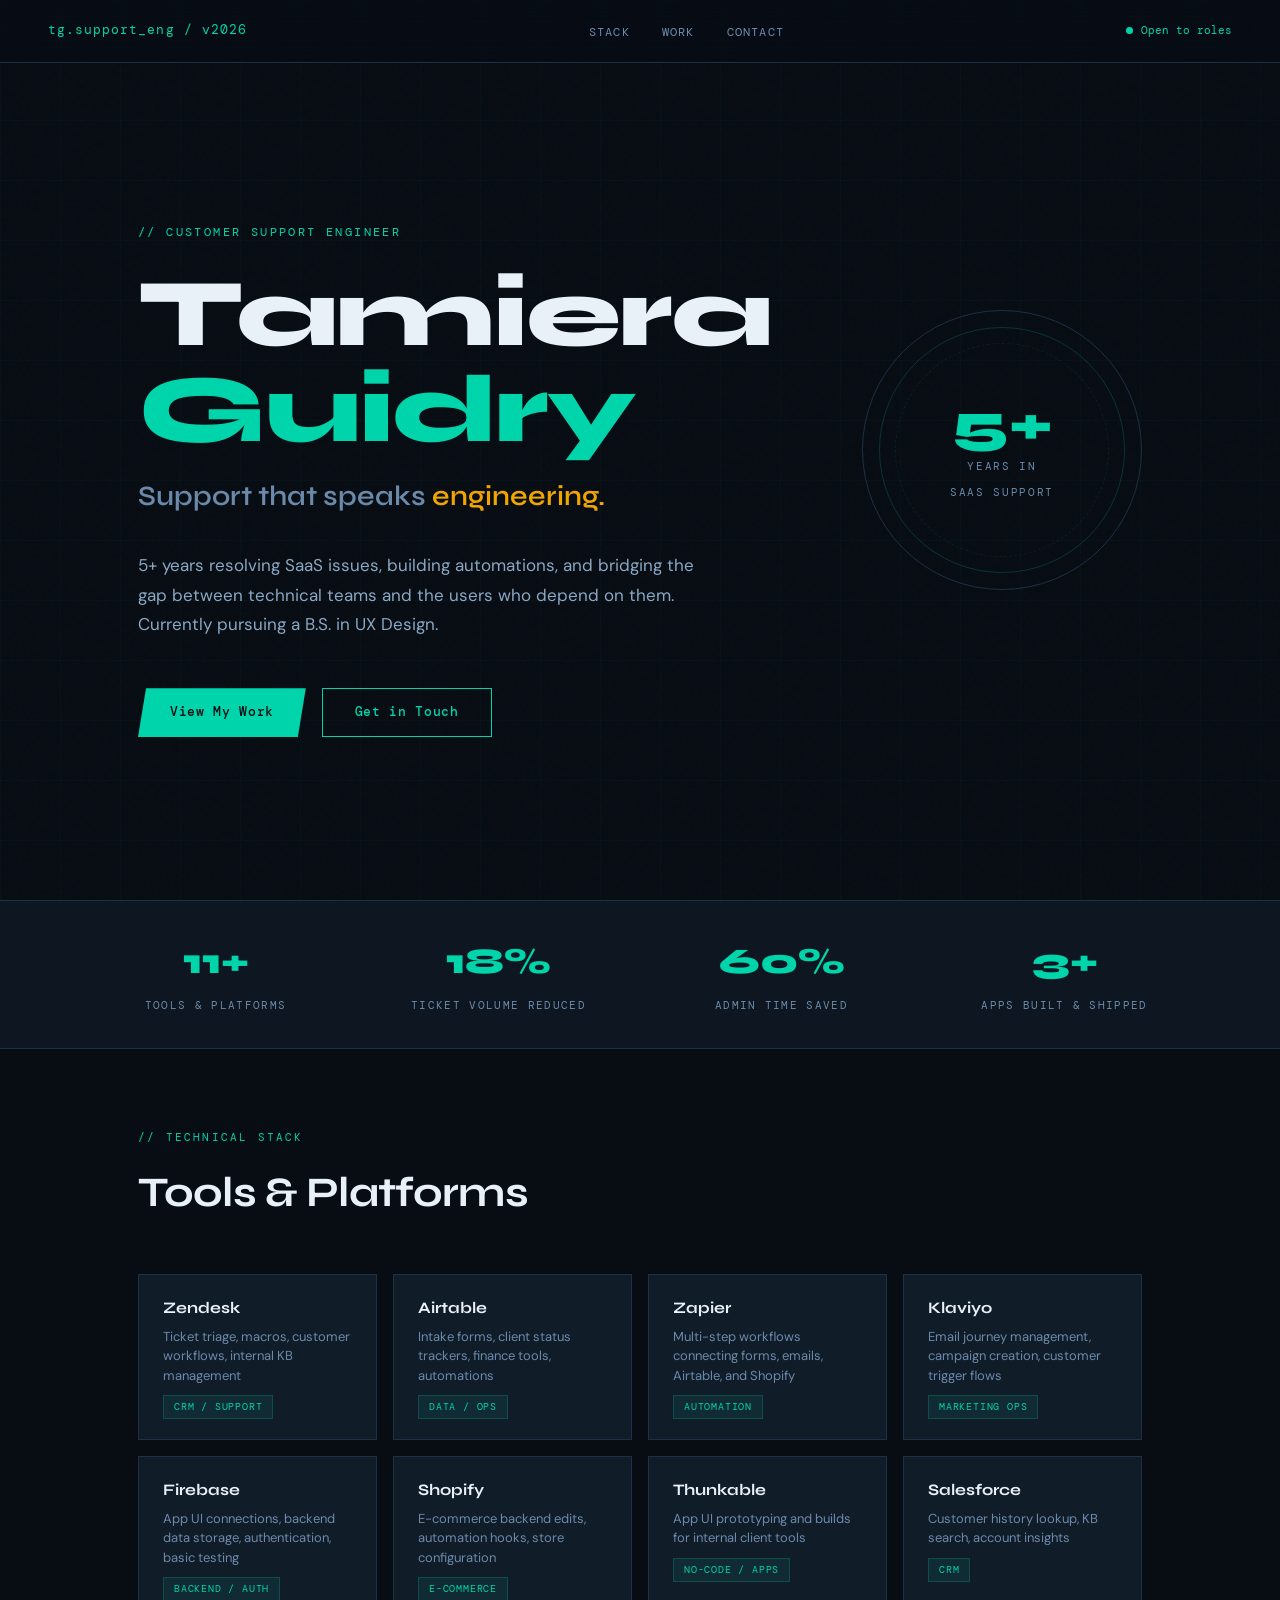
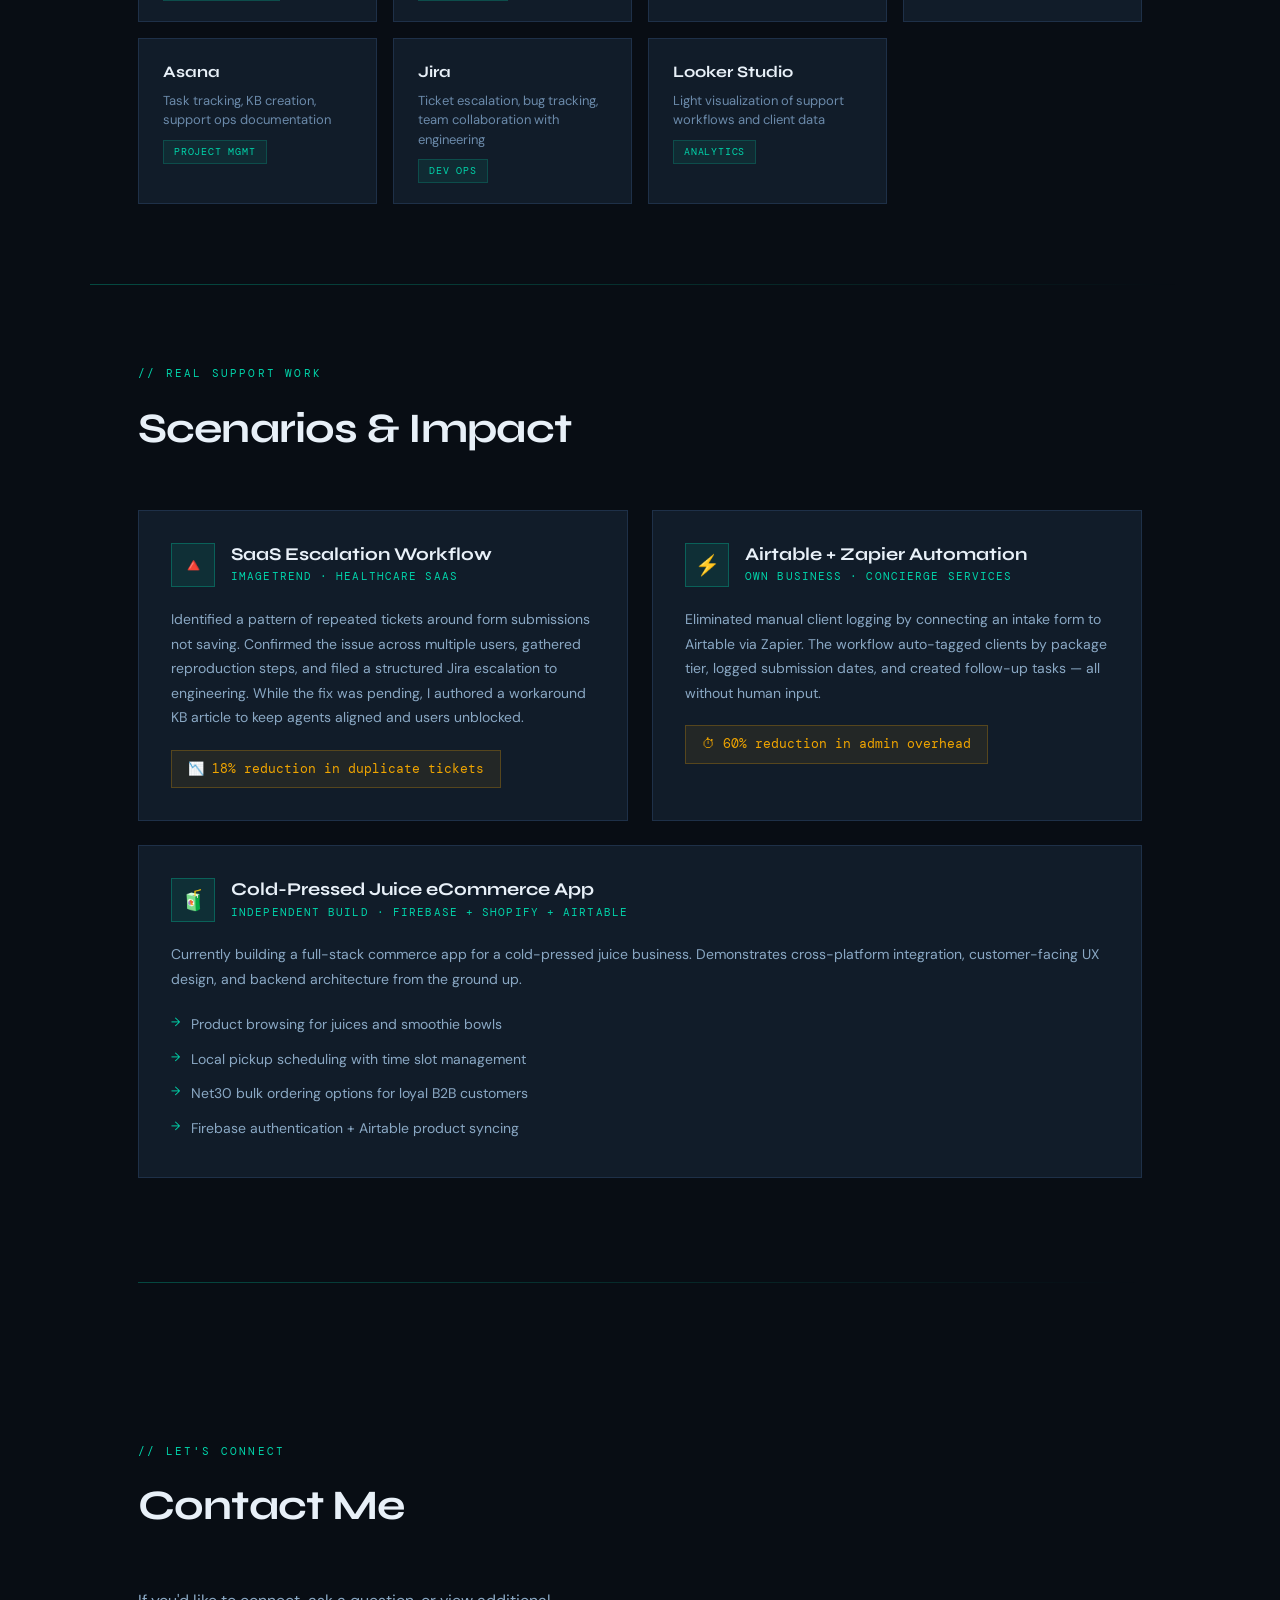
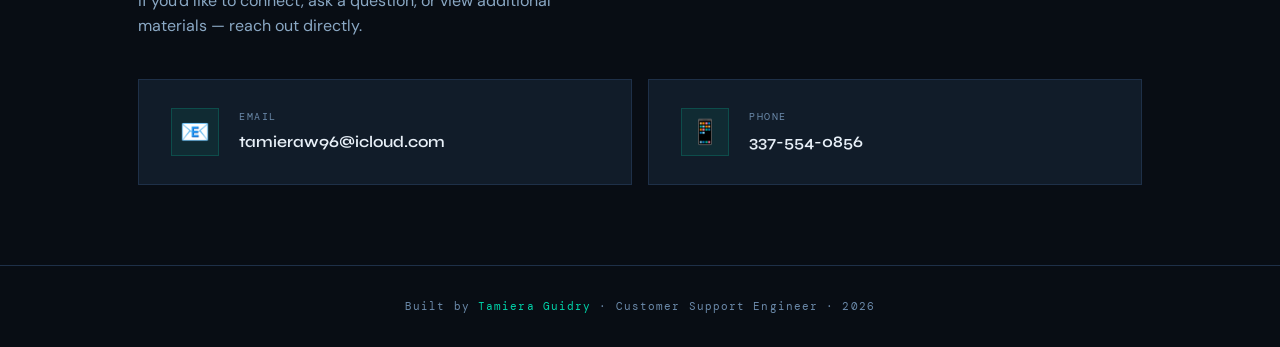
==== index.html @ 1e7034bb "Add files via upload" ====
<!DOCTYPE html>
<html lang="en">
<head>
<meta charset="UTF-8" />
<meta name="viewport" content="width=device-width, initial-scale=1.0"/>
<title>Tamiera Guidry — Customer Support Engineer</title>
<link href="https://fonts.googleapis.com/css2?family=Syne:wght@400;600;700;800&family=DM+Mono:wght@300;400;500&family=DM+Sans:wght@300;400;500&display=swap" rel="stylesheet"/>
<style>
  :root {
    --bg: #080d14;
    --surface: #0e1721;
    --card: #111c29;
    --border: #1e3048;
    --teal: #00d4aa;
    --teal-dim: #00a882;
    --amber: #f0a500;
    --text: #e8f0f8;
    --muted: #6b8aaa;
    --mono: 'DM Mono', monospace;
    --display: 'Syne', sans-serif;
    --body: 'DM Sans', sans-serif;
  }

  *, *::before, *::after { box-sizing: border-box; margin: 0; padding: 0; }

  html { scroll-behavior: smooth; }

  body {
    background: var(--bg);
    color: var(--text);
    font-family: var(--body);
    font-size: 16px;
    line-height: 1.6;
    overflow-x: hidden;
  }

  /* ── NOISE OVERLAY ── */
  body::before {
    content: '';
    position: fixed;
    inset: 0;
    background-image: url("data:image/svg+xml,%3Csvg viewBox='0 0 256 256' xmlns='http://www.w3.org/2000/svg'%3E%3Cfilter id='n'%3E%3CfeTurbulence type='fractalNoise' baseFrequency='0.9' numOctaves='4' stitchTiles='stitch'/%3E%3C/filter%3E%3Crect width='100%25' height='100%25' filter='url(%23n)' opacity='0.03'/%3E%3C/svg%3E");
    pointer-events: none;
    z-index: 0;
    opacity: 0.4;
  }

  /* ── GRID LINES ── */
  body::after {
    content: '';
    position: fixed;
    inset: 0;
    background-image:
      linear-gradient(rgba(0,212,170,0.03) 1px, transparent 1px),
      linear-gradient(90deg, rgba(0,212,170,0.03) 1px, transparent 1px);
    background-size: 60px 60px;
    pointer-events: none;
    z-index: 0;
  }

  /* ── NAV ── */
  nav {
    position: fixed;
    top: 0; left: 0; right: 0;
    z-index: 100;
    padding: 18px 48px;
    display: flex;
    align-items: center;
    justify-content: space-between;
    background: rgba(8,13,20,0.85);
    backdrop-filter: blur(16px);
    border-bottom: 1px solid var(--border);
  }

  .nav-logo {
    font-family: var(--mono);
    font-size: 13px;
    color: var(--teal);
    letter-spacing: 0.08em;
  }

  .nav-links {
    display: flex;
    gap: 32px;
    list-style: none;
  }

  .nav-links a {
    font-family: var(--mono);
    font-size: 12px;
    color: var(--muted);
    text-decoration: none;
    letter-spacing: 0.1em;
    text-transform: uppercase;
    transition: color 0.2s;
  }

  .nav-links a:hover { color: var(--teal); }

  .status-dot {
    display: flex;
    align-items: center;
    gap: 8px;
    font-family: var(--mono);
    font-size: 11px;
    color: var(--teal);
  }

  .status-dot::before {
    content: '';
    width: 7px; height: 7px;
    border-radius: 50%;
    background: var(--teal);
    animation: pulse 2s infinite;
  }

  @keyframes pulse {
    0%, 100% { opacity: 1; box-shadow: 0 0 0 0 rgba(0,212,170,0.4); }
    50% { opacity: 0.7; box-shadow: 0 0 0 6px rgba(0,212,170,0); }
  }

  /* ── HERO ── */
  .hero {
    position: relative;
    z-index: 1;
    min-height: 100vh;
    display: flex;
    flex-direction: column;
    justify-content: center;
    padding: 140px 48px 80px;
    max-width: 1100px;
    margin: 0 auto;
  }

  .hero-label {
    font-family: var(--mono);
    font-size: 12px;
    color: var(--teal);
    letter-spacing: 0.2em;
    text-transform: uppercase;
    margin-bottom: 24px;
    opacity: 0;
    animation: fadeUp 0.6s ease forwards 0.2s;
  }

  .hero h1 {
    font-family: var(--display);
    font-size: clamp(52px, 8vw, 96px);
    font-weight: 800;
    line-height: 1.0;
    letter-spacing: -0.02em;
    margin-bottom: 16px;
    opacity: 0;
    animation: fadeUp 0.7s ease forwards 0.35s;
  }

  .hero h1 .accent { color: var(--teal); }

  .hero-role {
    font-family: var(--display);
    font-size: clamp(18px, 3vw, 28px);
    font-weight: 600;
    color: var(--muted);
    margin-bottom: 32px;
    opacity: 0;
    animation: fadeUp 0.7s ease forwards 0.5s;
  }

  .hero-role span {
    color: var(--amber);
  }

  .hero-desc {
    max-width: 560px;
    color: #8aa8c4;
    font-size: 17px;
    line-height: 1.75;
    margin-bottom: 48px;
    opacity: 0;
    animation: fadeUp 0.7s ease forwards 0.65s;
  }

  .hero-ctas {
    display: flex;
    gap: 16px;
    flex-wrap: wrap;
    opacity: 0;
    animation: fadeUp 0.7s ease forwards 0.8s;
  }

  .btn-primary {
    padding: 14px 32px;
    background: var(--teal);
    color: var(--bg);
    font-family: var(--mono);
    font-size: 13px;
    font-weight: 500;
    letter-spacing: 0.05em;
    border: none;
    cursor: pointer;
    text-decoration: none;
    transition: all 0.2s;
    clip-path: polygon(8px 0%, 100% 0%, calc(100% - 8px) 100%, 0% 100%);
  }

  .btn-primary:hover {
    background: #00f0c3;
    transform: translateY(-2px);
  }

  .btn-ghost {
    padding: 13px 32px;
    background: transparent;
    color: var(--teal);
    font-family: var(--mono);
    font-size: 13px;
    font-weight: 500;
    letter-spacing: 0.05em;
    border: 1px solid var(--teal);
    cursor: pointer;
    text-decoration: none;
    transition: all 0.2s;
  }

  .btn-ghost:hover {
    background: rgba(0,212,170,0.08);
    transform: translateY(-2px);
  }

  /* hero decorative element */
  .hero-badge {
    position: absolute;
    right: 48px;
    top: 50%;
    transform: translateY(-50%);
    width: 280px;
    height: 280px;
    border: 1px solid var(--border);
    border-radius: 50%;
    display: flex;
    align-items: center;
    justify-content: center;
    opacity: 0;
    animation: fadeIn 1s ease forwards 1s;
  }

  .hero-badge::before {
    content: '';
    position: absolute;
    inset: 16px;
    border: 1px solid rgba(0,212,170,0.2);
    border-radius: 50%;
    animation: spin 20s linear infinite;
  }

  .hero-badge::after {
    content: '';
    position: absolute;
    inset: 32px;
    border: 1px dashed rgba(0,212,170,0.1);
    border-radius: 50%;
    animation: spin 30s linear infinite reverse;
  }

  .hero-badge-inner {
    text-align: center;
    z-index: 1;
  }

  .hero-badge-inner .num {
    font-family: var(--display);
    font-size: 56px;
    font-weight: 800;
    color: var(--teal);
    display: block;
    line-height: 1;
  }

  .hero-badge-inner .label {
    font-family: var(--mono);
    font-size: 11px;
    color: var(--muted);
    letter-spacing: 0.15em;
    text-transform: uppercase;
  }

  @keyframes spin { to { transform: rotate(360deg); } }

  @keyframes fadeUp {
    from { opacity: 0; transform: translateY(20px); }
    to { opacity: 1; transform: translateY(0); }
  }

  @keyframes fadeIn {
    from { opacity: 0; }
    to { opacity: 1; }
  }

  /* ── SECTIONS ── */
  section {
    position: relative;
    z-index: 1;
    max-width: 1100px;
    margin: 0 auto;
    padding: 80px 48px;
  }

  .section-label {
    font-family: var(--mono);
    font-size: 11px;
    letter-spacing: 0.2em;
    text-transform: uppercase;
    color: var(--teal);
    margin-bottom: 12px;
  }

  .section-title {
    font-family: var(--display);
    font-size: clamp(28px, 4vw, 42px);
    font-weight: 700;
    margin-bottom: 48px;
    letter-spacing: -0.02em;
  }

  .divider {
    width: 100%;
    height: 1px;
    background: linear-gradient(90deg, var(--teal), transparent);
    margin-bottom: 80px;
    opacity: 0.3;
  }

  /* ── STATS BAR ── */
  .stats-bar {
    position: relative;
    z-index: 1;
    background: var(--surface);
    border-top: 1px solid var(--border);
    border-bottom: 1px solid var(--border);
    padding: 32px 48px;
  }

  .stats-inner {
    max-width: 1100px;
    margin: 0 auto;
    display: grid;
    grid-template-columns: repeat(4, 1fr);
    gap: 32px;
  }

  .stat {
    text-align: center;
  }

  .stat-num {
    font-family: var(--display);
    font-size: 36px;
    font-weight: 800;
    color: var(--teal);
    display: block;
  }

  .stat-label {
    font-family: var(--mono);
    font-size: 11px;
    color: var(--muted);
    letter-spacing: 0.12em;
    text-transform: uppercase;
  }

  /* ── TOOLS GRID ── */
  .tools-grid {
    display: grid;
    grid-template-columns: repeat(auto-fill, minmax(220px, 1fr));
    gap: 16px;
  }

  .tool-card {
    background: var(--card);
    border: 1px solid var(--border);
    padding: 20px 24px;
    transition: all 0.25s;
    position: relative;
    overflow: hidden;
  }

  .tool-card::before {
    content: '';
    position: absolute;
    top: 0; left: 0;
    width: 3px;
    height: 100%;
    background: var(--teal);
    transform: scaleY(0);
    transform-origin: bottom;
    transition: transform 0.25s;
  }

  .tool-card:hover {
    border-color: var(--teal);
    transform: translateY(-3px);
    box-shadow: 0 12px 32px rgba(0,212,170,0.08);
  }

  .tool-card:hover::before {
    transform: scaleY(1);
  }

  .tool-name {
    font-family: var(--display);
    font-size: 16px;
    font-weight: 700;
    margin-bottom: 6px;
    color: var(--text);
  }

  .tool-use {
    font-size: 13px;
    color: var(--muted);
    line-height: 1.5;
  }

  .tool-tag {
    display: inline-block;
    margin-top: 10px;
    padding: 3px 10px;
    background: rgba(0,212,170,0.08);
    border: 1px solid rgba(0,212,170,0.2);
    font-family: var(--mono);
    font-size: 10px;
    color: var(--teal);
    letter-spacing: 0.08em;
    text-transform: uppercase;
  }

  /* ── SCENARIO CARDS ── */
  .scenarios {
    display: grid;
    grid-template-columns: 1fr 1fr;
    gap: 24px;
    margin-bottom: 24px;
  }

  .scenario-card {
    background: var(--card);
    border: 1px solid var(--border);
    padding: 32px;
    position: relative;
    overflow: hidden;
    transition: border-color 0.25s, box-shadow 0.25s;
  }

  .scenario-card:hover {
    border-color: var(--teal);
    box-shadow: 0 0 40px rgba(0,212,170,0.06);
  }

  .scenario-card.wide {
    grid-column: 1 / -1;
  }

  .scenario-header {
    display: flex;
    align-items: flex-start;
    gap: 16px;
    margin-bottom: 20px;
  }

  .scenario-icon {
    width: 44px;
    height: 44px;
    background: rgba(0,212,170,0.1);
    border: 1px solid rgba(0,212,170,0.3);
    display: flex;
    align-items: center;
    justify-content: center;
    font-size: 20px;
    flex-shrink: 0;
  }

  .scenario-title {
    font-family: var(--display);
    font-size: 18px;
    font-weight: 700;
    line-height: 1.3;
  }

  .scenario-company {
    font-family: var(--mono);
    font-size: 11px;
    color: var(--teal);
    letter-spacing: 0.1em;
    text-transform: uppercase;
    margin-top: 2px;
  }

  .scenario-body {
    font-size: 14px;
    color: #8aa8c4;
    line-height: 1.75;
  }

  .scenario-metric {
    display: inline-flex;
    align-items: center;
    gap: 8px;
    margin-top: 20px;
    padding: 8px 16px;
    background: rgba(240,165,0,0.08);
    border: 1px solid rgba(240,165,0,0.25);
    font-family: var(--mono);
    font-size: 13px;
    color: var(--amber);
  }

  .scenario-list {
    list-style: none;
    margin-top: 16px;
  }

  .scenario-list li {
    font-size: 14px;
    color: #8aa8c4;
    padding: 6px 0;
    padding-left: 20px;
    position: relative;
  }

  .scenario-list li::before {
    content: '→';
    position: absolute;
    left: 0;
    color: var(--teal);
    font-size: 12px;
  }

  /* ── CONTACT ── */
  .contact-grid {
    display: grid;
    grid-template-columns: 1fr 1fr;
    gap: 16px;
  }

  .contact-card {
    background: var(--card);
    border: 1px solid var(--border);
    padding: 28px 32px;
    display: flex;
    align-items: center;
    gap: 20px;
    transition: all 0.2s;
    text-decoration: none;
  }

  .contact-card:hover {
    border-color: var(--teal);
    background: rgba(0,212,170,0.04);
    transform: translateX(4px);
  }

  .contact-icon {
    font-size: 24px;
    width: 48px;
    height: 48px;
    background: rgba(0,212,170,0.08);
    border: 1px solid rgba(0,212,170,0.2);
    display: flex;
    align-items: center;
    justify-content: center;
    flex-shrink: 0;
  }

  .contact-label {
    font-family: var(--mono);
    font-size: 10px;
    color: var(--muted);
    letter-spacing: 0.15em;
    text-transform: uppercase;
    margin-bottom: 4px;
  }

  .contact-value {
    font-family: var(--display);
    font-size: 16px;
    font-weight: 600;
    color: var(--text);
  }

  /* ── FOOTER ── */
  footer {
    position: relative;
    z-index: 1;
    border-top: 1px solid var(--border);
    padding: 32px 48px;
    text-align: center;
    font-family: var(--mono);
    font-size: 11px;
    color: var(--muted);
    letter-spacing: 0.1em;
  }

  footer span { color: var(--teal); }

  /* ── SCROLL REVEAL ── */
  .reveal {
    opacity: 0;
    transform: translateY(24px);
    transition: opacity 0.6s ease, transform 0.6s ease;
  }

  .reveal.visible {
    opacity: 1;
    transform: translateY(0);
  }

  /* ── RESPONSIVE ── */
  @media (max-width: 768px) {
    nav { padding: 16px 24px; }
    .nav-links, .status-dot { display: none; }
    .hero { padding: 120px 24px 60px; }
    .hero-badge { display: none; }
    section { padding: 60px 24px; }
    .stats-inner { grid-template-columns: repeat(2, 1fr); }
    .scenarios { grid-template-columns: 1fr; }
    .contact-grid { grid-template-columns: 1fr; }
  }
</style>
</head>
<body>

<!-- NAV -->
<nav>
  <div class="nav-logo">tg.support_eng / v2026</div>
  <ul class="nav-links">
    <li><a href="#tools">Stack</a></li>
    <li><a href="#scenarios">Work</a></li>
    <li><a href="#contact">Contact</a></li>
  </ul>
  <div class="status-dot">Open to roles</div>
</nav>

<!-- HERO -->
<div class="hero">
  <p class="hero-label">// Customer Support Engineer</p>
  <h1>Tamiera<br><span class="accent">Guidry</span></h1>
  <p class="hero-role">Support that speaks <span>engineering.</span></p>
  <p class="hero-desc">
    5+ years resolving SaaS issues, building automations, and bridging the gap between technical teams and the users who depend on them. Currently pursuing a B.S. in UX Design.
  </p>
  <div class="hero-ctas">
    <a href="#scenarios" class="btn-primary">View My Work</a>
    <a href="#contact" class="btn-ghost">Get in Touch</a>
  </div>

  <div class="hero-badge">
    <div class="hero-badge-inner">
      <span class="num">5+</span>
      <span class="label">Years in<br>SaaS Support</span>
    </div>
  </div>
</div>

<!-- STATS BAR -->
<div class="stats-bar">
  <div class="stats-inner">
    <div class="stat reveal">
      <span class="stat-num">11+</span>
      <span class="stat-label">Tools & Platforms</span>
    </div>
    <div class="stat reveal">
      <span class="stat-num">18%</span>
      <span class="stat-label">Ticket Volume Reduced</span>
    </div>
    <div class="stat reveal">
      <span class="stat-num">60%</span>
      <span class="stat-label">Admin Time Saved</span>
    </div>
    <div class="stat reveal">
      <span class="stat-num">3+</span>
      <span class="stat-label">Apps Built & Shipped</span>
    </div>
  </div>
</div>

<!-- TOOLS SECTION -->
<section id="tools">
  <p class="section-label reveal">// Technical Stack</p>
  <h2 class="section-title reveal">Tools & Platforms</h2>

  <div class="tools-grid">

    <div class="tool-card reveal">
      <div class="tool-name">Zendesk</div>
      <div class="tool-use">Ticket triage, macros, customer workflows, internal KB management</div>
      <span class="tool-tag">CRM / Support</span>
    </div>

    <div class="tool-card reveal">
      <div class="tool-name">Airtable</div>
      <div class="tool-use">Intake forms, client status trackers, finance tools, automations</div>
      <span class="tool-tag">Data / Ops</span>
    </div>

    <div class="tool-card reveal">
      <div class="tool-name">Zapier</div>
      <div class="tool-use">Multi-step workflows connecting forms, emails, Airtable, and Shopify</div>
      <span class="tool-tag">Automation</span>
    </div>

    <div class="tool-card reveal">
      <div class="tool-name">Klaviyo</div>
      <div class="tool-use">Email journey management, campaign creation, customer trigger flows</div>
      <span class="tool-tag">Marketing Ops</span>
    </div>

    <div class="tool-card reveal">
      <div class="tool-name">Firebase</div>
      <div class="tool-use">App UI connections, backend data storage, authentication, basic testing</div>
      <span class="tool-tag">Backend / Auth</span>
    </div>

    <div class="tool-card reveal">
      <div class="tool-name">Shopify</div>
      <div class="tool-use">E-commerce backend edits, automation hooks, store configuration</div>
      <span class="tool-tag">E-commerce</span>
    </div>

    <div class="tool-card reveal">
      <div class="tool-name">Thunkable</div>
      <div class="tool-use">App UI prototyping and builds for internal client tools</div>
      <span class="tool-tag">No-Code / Apps</span>
    </div>

    <div class="tool-card reveal">
      <div class="tool-name">Salesforce</div>
      <div class="tool-use">Customer history lookup, KB search, account insights</div>
      <span class="tool-tag">CRM</span>
    </div>

    <div class="tool-card reveal">
      <div class="tool-name">Asana</div>
      <div class="tool-use">Task tracking, KB creation, support ops documentation</div>
      <span class="tool-tag">Project Mgmt</span>
    </div>

    <div class="tool-card reveal">
      <div class="tool-name">Jira</div>
      <div class="tool-use">Ticket escalation, bug tracking, team collaboration with engineering</div>
      <span class="tool-tag">Dev Ops</span>
    </div>

    <div class="tool-card reveal">
      <div class="tool-name">Looker Studio</div>
      <div class="tool-use">Light visualization of support workflows and client data</div>
      <span class="tool-tag">Analytics</span>
    </div>

  </div>
</section>

<div class="divider" style="max-width:1100px;margin:0 auto 0;padding:0 48px;"><div class="divider"></div></div>

<!-- SCENARIOS SECTION -->
<section id="scenarios">
  <p class="section-label reveal">// Real Support Work</p>
  <h2 class="section-title reveal">Scenarios & Impact</h2>

  <div class="scenarios">

    <div class="scenario-card reveal">
      <div class="scenario-header">
        <div class="scenario-icon">🔺</div>
        <div>
          <div class="scenario-title">SaaS Escalation Workflow</div>
          <div class="scenario-company">ImageTrend · Healthcare SaaS</div>
        </div>
      </div>
      <p class="scenario-body">
        Identified a pattern of repeated tickets around form submissions not saving. Confirmed the issue across multiple users, gathered reproduction steps, and filed a structured Jira escalation to engineering. While the fix was pending, I authored a workaround KB article to keep agents aligned and users unblocked.
      </p>
      <div class="scenario-metric">📉 18% reduction in duplicate tickets</div>
    </div>

    <div class="scenario-card reveal">
      <div class="scenario-header">
        <div class="scenario-icon">⚡</div>
        <div>
          <div class="scenario-title">Airtable + Zapier Automation</div>
          <div class="scenario-company">Own Business · Concierge Services</div>
        </div>
      </div>
      <p class="scenario-body">
        Eliminated manual client logging by connecting an intake form to Airtable via Zapier. The workflow auto-tagged clients by package tier, logged submission dates, and created follow-up tasks — all without human input.
      </p>
      <div class="scenario-metric">⏱ 60% reduction in admin overhead</div>
    </div>

    <div class="scenario-card wide reveal">
      <div class="scenario-header">
        <div class="scenario-icon">🧃</div>
        <div>
          <div class="scenario-title">Cold-Pressed Juice eCommerce App</div>
          <div class="scenario-company">Independent Build · Firebase + Shopify + Airtable</div>
        </div>
      </div>
      <p class="scenario-body">
        Currently building a full-stack commerce app for a cold-pressed juice business. Demonstrates cross-platform integration, customer-facing UX design, and backend architecture from the ground up.
      </p>
      <ul class="scenario-list">
        <li>Product browsing for juices and smoothie bowls</li>
        <li>Local pickup scheduling with time slot management</li>
        <li>Net30 bulk ordering options for loyal B2B customers</li>
        <li>Firebase authentication + Airtable product syncing</li>
      </ul>
    </div>

  </div>
</section>

<div style="max-width:1100px;margin:0 auto;padding:0 48px;"><div class="divider"></div></div>

<!-- CONTACT SECTION -->
<section id="contact">
  <p class="section-label reveal">// Let's Connect</p>
  <h2 class="section-title reveal">Contact Me</h2>
  <p class="reveal" style="color:#8aa8c4;margin-bottom:40px;max-width:480px;">
    If you'd like to connect, ask a question, or view additional materials — reach out directly.
  </p>

  <div class="contact-grid">
    <a href="mailto:tamieraw96@icloud.com" class="contact-card reveal">
      <div class="contact-icon">📧</div>
      <div>
        <div class="contact-label">Email</div>
        <div class="contact-value">tamieraw96@icloud.com</div>
      </div>
    </a>
    <a href="tel:3375540856" class="contact-card reveal">
      <div class="contact-icon">📱</div>
      <div>
        <div class="contact-label">Phone</div>
        <div class="contact-value">337-554-0856</div>
      </div>
    </a>
  </div>
</section>

<!-- FOOTER -->
<footer>
  <p>Built by <span>Tamiera Guidry</span> · Customer Support Engineer · 2026</p>
</footer>

<script>
  // Scroll reveal
  const reveals = document.querySelectorAll('.reveal');
  const observer = new IntersectionObserver((entries) => {
    entries.forEach((entry, i) => {
      if (entry.isIntersecting) {
        setTimeout(() => {
          entry.target.classList.add('visible');
        }, i * 60);
        observer.unobserve(entry.target);
      }
    });
  }, { threshold: 0.1 });

  reveals.forEach(el => observer.observe(el));
</script>
</body>
</html>
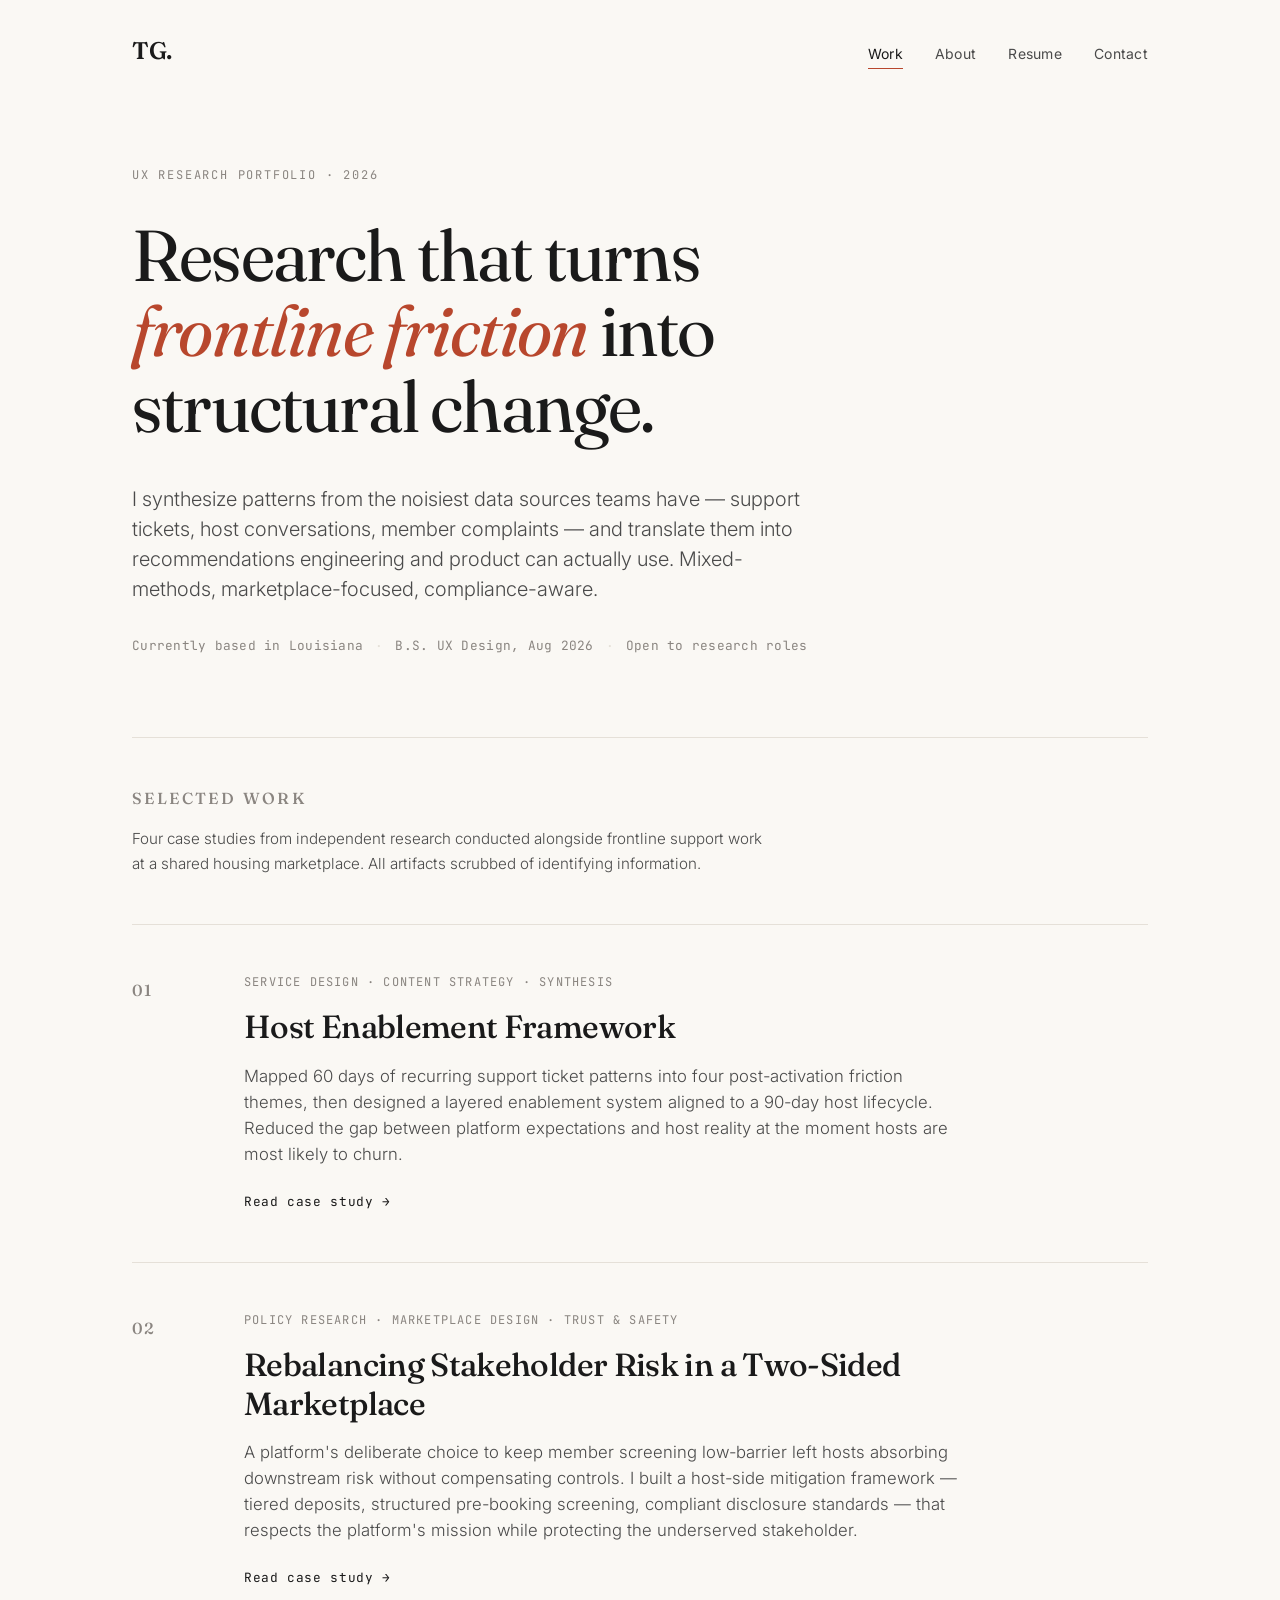
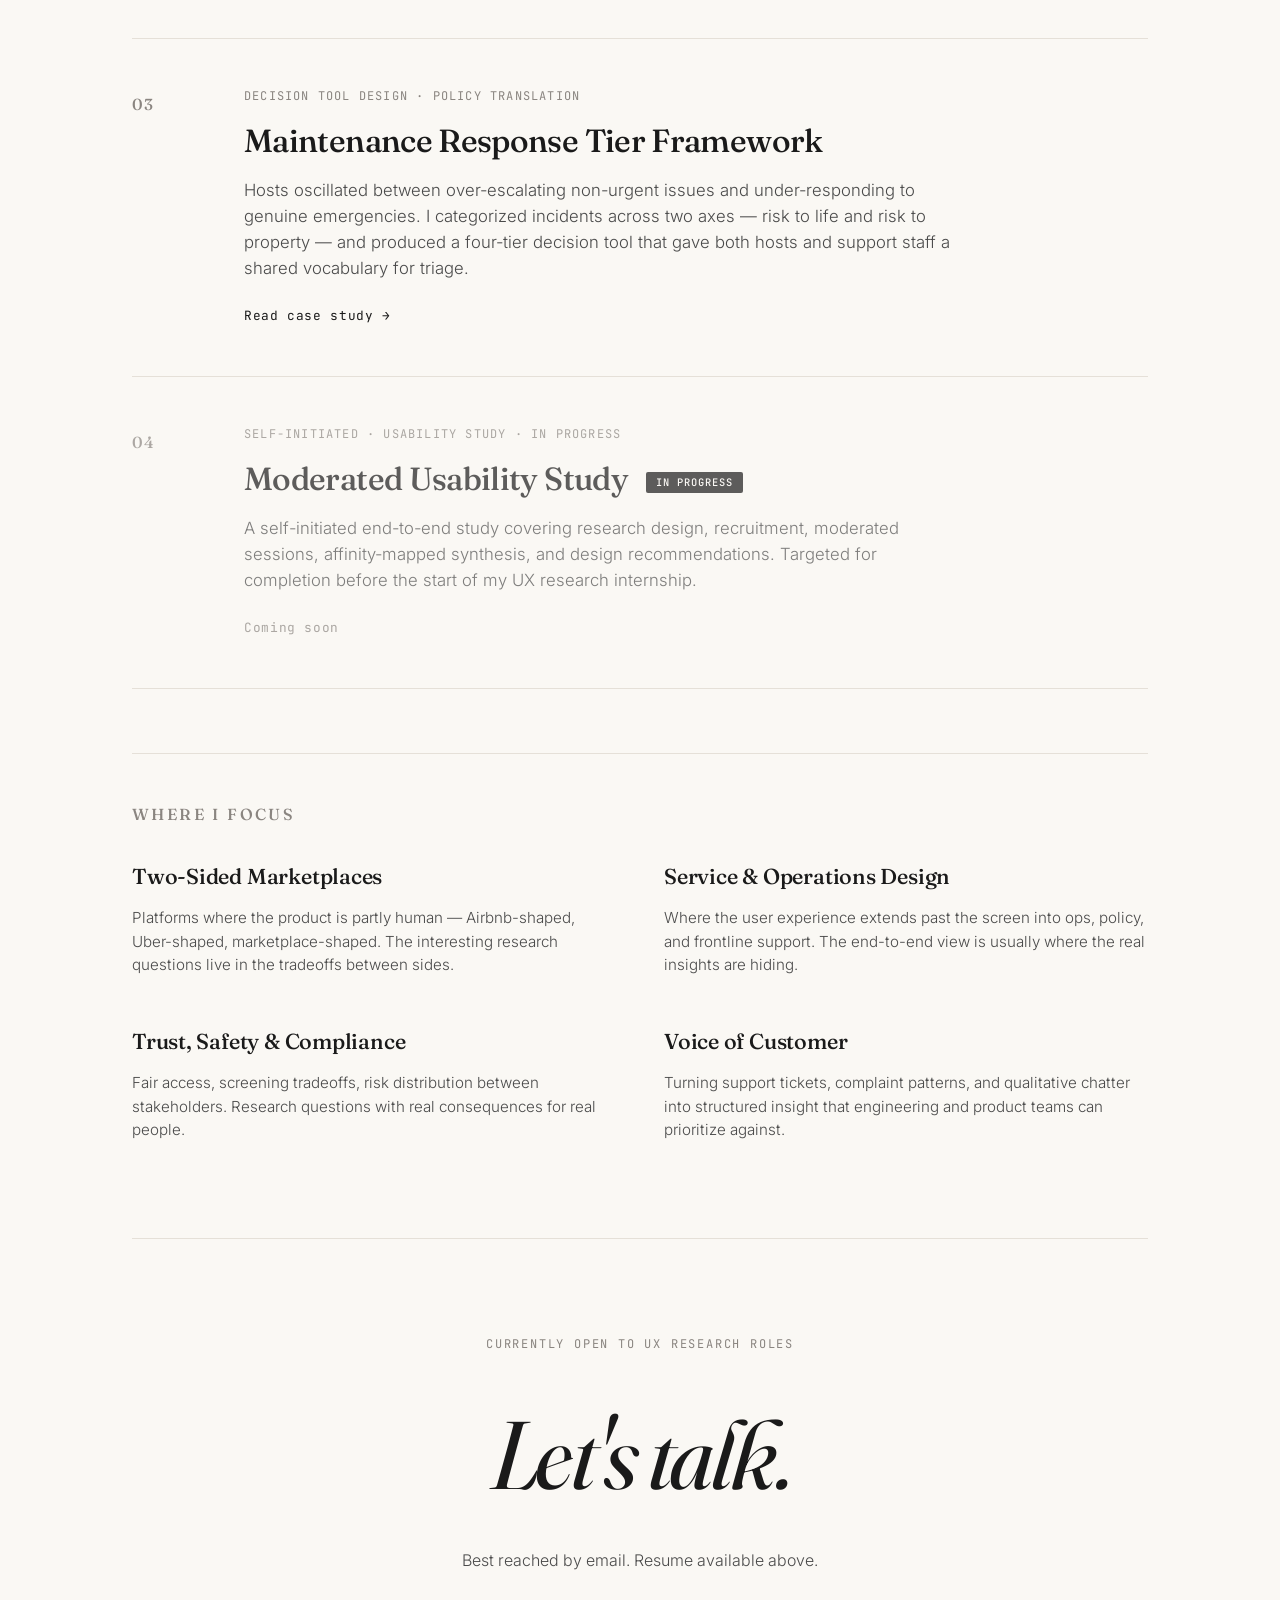
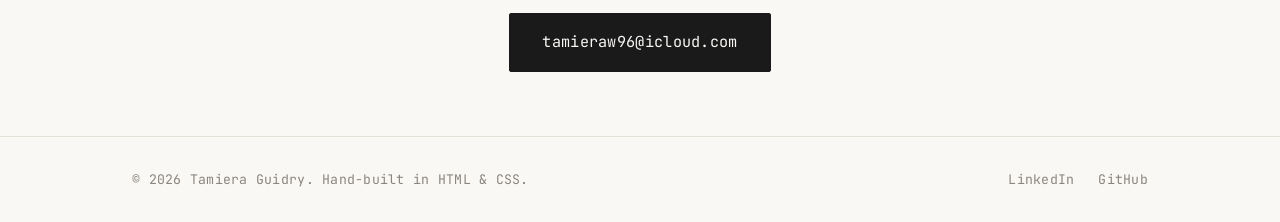
==== commit 83c3fe65: "Add files via upload" ====
--- a/index.html
+++ b/index.html
@@ -1,870 +1,143 @@
 <!DOCTYPE html>
 <html lang="en">
 <head>
-<meta charset="UTF-8" />
-<meta name="viewport" content="width=device-width, initial-scale=1.0"/>
-<title>Tamiera Guidry — Customer Support Engineer</title>
-<link href="https://fonts.googleapis.com/css2?family=Syne:wght@400;600;700;800&family=DM+Mono:wght@300;400;500&family=DM+Sans:wght@300;400;500&display=swap" rel="stylesheet"/>
-<style>
-  :root {
-    --bg: #080d14;
-    --surface: #0e1721;
-    --card: #111c29;
-    --border: #1e3048;
-    --teal: #00d4aa;
-    --teal-dim: #00a882;
-    --amber: #f0a500;
-    --text: #e8f0f8;
-    --muted: #6b8aaa;
-    --mono: 'DM Mono', monospace;
-    --display: 'Syne', sans-serif;
-    --body: 'DM Sans', sans-serif;
-  }
-
-  *, *::before, *::after { box-sizing: border-box; margin: 0; padding: 0; }
-
-  html { scroll-behavior: smooth; }
-
-  body {
-    background: var(--bg);
-    color: var(--text);
-    font-family: var(--body);
-    font-size: 16px;
-    line-height: 1.6;
-    overflow-x: hidden;
-  }
-
-  /* ── NOISE OVERLAY ── */
-  body::before {
-    content: '';
-    position: fixed;
-    inset: 0;
-    background-image: url("data:image/svg+xml,%3Csvg viewBox='0 0 256 256' xmlns='http://www.w3.org/2000/svg'%3E%3Cfilter id='n'%3E%3CfeTurbulence type='fractalNoise' baseFrequency='0.9' numOctaves='4' stitchTiles='stitch'/%3E%3C/filter%3E%3Crect width='100%25' height='100%25' filter='url(%23n)' opacity='0.03'/%3E%3C/svg%3E");
-    pointer-events: none;
-    z-index: 0;
-    opacity: 0.4;
-  }
-
-  /* ── GRID LINES ── */
-  body::after {
-    content: '';
-    position: fixed;
-    inset: 0;
-    background-image:
-      linear-gradient(rgba(0,212,170,0.03) 1px, transparent 1px),
-      linear-gradient(90deg, rgba(0,212,170,0.03) 1px, transparent 1px);
-    background-size: 60px 60px;
-    pointer-events: none;
-    z-index: 0;
-  }
-
-  /* ── NAV ── */
-  nav {
-    position: fixed;
-    top: 0; left: 0; right: 0;
-    z-index: 100;
-    padding: 18px 48px;
-    display: flex;
-    align-items: center;
-    justify-content: space-between;
-    background: rgba(8,13,20,0.85);
-    backdrop-filter: blur(16px);
-    border-bottom: 1px solid var(--border);
-  }
-
-  .nav-logo {
-    font-family: var(--mono);
-    font-size: 13px;
-    color: var(--teal);
-    letter-spacing: 0.08em;
-  }
-
-  .nav-links {
-    display: flex;
-    gap: 32px;
-    list-style: none;
-  }
-
-  .nav-links a {
-    font-family: var(--mono);
-    font-size: 12px;
-    color: var(--muted);
-    text-decoration: none;
-    letter-spacing: 0.1em;
-    text-transform: uppercase;
-    transition: color 0.2s;
-  }
-
-  .nav-links a:hover { color: var(--teal); }
-
-  .status-dot {
-    display: flex;
-    align-items: center;
-    gap: 8px;
-    font-family: var(--mono);
-    font-size: 11px;
-    color: var(--teal);
-  }
-
-  .status-dot::before {
-    content: '';
-    width: 7px; height: 7px;
-    border-radius: 50%;
-    background: var(--teal);
-    animation: pulse 2s infinite;
-  }
-
-  @keyframes pulse {
-    0%, 100% { opacity: 1; box-shadow: 0 0 0 0 rgba(0,212,170,0.4); }
-    50% { opacity: 0.7; box-shadow: 0 0 0 6px rgba(0,212,170,0); }
-  }
-
-  /* ── HERO ── */
-  .hero {
-    position: relative;
-    z-index: 1;
-    min-height: 100vh;
-    display: flex;
-    flex-direction: column;
-    justify-content: center;
-    padding: 140px 48px 80px;
-    max-width: 1100px;
-    margin: 0 auto;
-  }
-
-  .hero-label {
-    font-family: var(--mono);
-    font-size: 12px;
-    color: var(--teal);
-    letter-spacing: 0.2em;
-    text-transform: uppercase;
-    margin-bottom: 24px;
-    opacity: 0;
-    animation: fadeUp 0.6s ease forwards 0.2s;
-  }
-
-  .hero h1 {
-    font-family: var(--display);
-    font-size: clamp(52px, 8vw, 96px);
-    font-weight: 800;
-    line-height: 1.0;
-    letter-spacing: -0.02em;
-    margin-bottom: 16px;
-    opacity: 0;
-    animation: fadeUp 0.7s ease forwards 0.35s;
-  }
-
-  .hero h1 .accent { color: var(--teal); }
-
-  .hero-role {
-    font-family: var(--display);
-    font-size: clamp(18px, 3vw, 28px);
-    font-weight: 600;
-    color: var(--muted);
-    margin-bottom: 32px;
-    opacity: 0;
-    animation: fadeUp 0.7s ease forwards 0.5s;
-  }
-
-  .hero-role span {
-    color: var(--amber);
-  }
-
-  .hero-desc {
-    max-width: 560px;
-    color: #8aa8c4;
-    font-size: 17px;
-    line-height: 1.75;
-    margin-bottom: 48px;
-    opacity: 0;
-    animation: fadeUp 0.7s ease forwards 0.65s;
-  }
-
-  .hero-ctas {
-    display: flex;
-    gap: 16px;
-    flex-wrap: wrap;
-    opacity: 0;
-    animation: fadeUp 0.7s ease forwards 0.8s;
-  }
-
-  .btn-primary {
-    padding: 14px 32px;
-    background: var(--teal);
-    color: var(--bg);
-    font-family: var(--mono);
-    font-size: 13px;
-    font-weight: 500;
-    letter-spacing: 0.05em;
-    border: none;
-    cursor: pointer;
-    text-decoration: none;
-    transition: all 0.2s;
-    clip-path: polygon(8px 0%, 100% 0%, calc(100% - 8px) 100%, 0% 100%);
-  }
-
-  .btn-primary:hover {
-    background: #00f0c3;
-    transform: translateY(-2px);
-  }
-
-  .btn-ghost {
-    padding: 13px 32px;
-    background: transparent;
-    color: var(--teal);
-    font-family: var(--mono);
-    font-size: 13px;
-    font-weight: 500;
-    letter-spacing: 0.05em;
-    border: 1px solid var(--teal);
-    cursor: pointer;
-    text-decoration: none;
-    transition: all 0.2s;
-  }
-
-  .btn-ghost:hover {
-    background: rgba(0,212,170,0.08);
-    transform: translateY(-2px);
-  }
-
-  /* hero decorative element */
-  .hero-badge {
-    position: absolute;
-    right: 48px;
-    top: 50%;
-    transform: translateY(-50%);
-    width: 280px;
-    height: 280px;
-    border: 1px solid var(--border);
-    border-radius: 50%;
-    display: flex;
-    align-items: center;
-    justify-content: center;
-    opacity: 0;
-    animation: fadeIn 1s ease forwards 1s;
-  }
-
-  .hero-badge::before {
-    content: '';
-    position: absolute;
-    inset: 16px;
-    border: 1px solid rgba(0,212,170,0.2);
-    border-radius: 50%;
-    animation: spin 20s linear infinite;
-  }
-
-  .hero-badge::after {
-    content: '';
-    position: absolute;
-    inset: 32px;
-    border: 1px dashed rgba(0,212,170,0.1);
-    border-radius: 50%;
-    animation: spin 30s linear infinite reverse;
-  }
-
-  .hero-badge-inner {
-    text-align: center;
-    z-index: 1;
-  }
-
-  .hero-badge-inner .num {
-    font-family: var(--display);
-    font-size: 56px;
-    font-weight: 800;
-    color: var(--teal);
-    display: block;
-    line-height: 1;
-  }
-
-  .hero-badge-inner .label {
-    font-family: var(--mono);
-    font-size: 11px;
-    color: var(--muted);
-    letter-spacing: 0.15em;
-    text-transform: uppercase;
-  }
-
-  @keyframes spin { to { transform: rotate(360deg); } }
-
-  @keyframes fadeUp {
-    from { opacity: 0; transform: translateY(20px); }
-    to { opacity: 1; transform: translateY(0); }
-  }
-
-  @keyframes fadeIn {
-    from { opacity: 0; }
-    to { opacity: 1; }
-  }
-
-  /* ── SECTIONS ── */
-  section {
-    position: relative;
-    z-index: 1;
-    max-width: 1100px;
-    margin: 0 auto;
-    padding: 80px 48px;
-  }
-
-  .section-label {
-    font-family: var(--mono);
-    font-size: 11px;
-    letter-spacing: 0.2em;
-    text-transform: uppercase;
-    color: var(--teal);
-    margin-bottom: 12px;
-  }
-
-  .section-title {
-    font-family: var(--display);
-    font-size: clamp(28px, 4vw, 42px);
-    font-weight: 700;
-    margin-bottom: 48px;
-    letter-spacing: -0.02em;
-  }
-
-  .divider {
-    width: 100%;
-    height: 1px;
-    background: linear-gradient(90deg, var(--teal), transparent);
-    margin-bottom: 80px;
-    opacity: 0.3;
-  }
-
-  /* ── STATS BAR ── */
-  .stats-bar {
-    position: relative;
-    z-index: 1;
-    background: var(--surface);
-    border-top: 1px solid var(--border);
-    border-bottom: 1px solid var(--border);
-    padding: 32px 48px;
-  }
-
-  .stats-inner {
-    max-width: 1100px;
-    margin: 0 auto;
-    display: grid;
-    grid-template-columns: repeat(4, 1fr);
-    gap: 32px;
-  }
-
-  .stat {
-    text-align: center;
-  }
-
-  .stat-num {
-    font-family: var(--display);
-    font-size: 36px;
-    font-weight: 800;
-    color: var(--teal);
-    display: block;
-  }
-
-  .stat-label {
-    font-family: var(--mono);
-    font-size: 11px;
-    color: var(--muted);
-    letter-spacing: 0.12em;
-    text-transform: uppercase;
-  }
-
-  /* ── TOOLS GRID ── */
-  .tools-grid {
-    display: grid;
-    grid-template-columns: repeat(auto-fill, minmax(220px, 1fr));
-    gap: 16px;
-  }
-
-  .tool-card {
-    background: var(--card);
-    border: 1px solid var(--border);
-    padding: 20px 24px;
-    transition: all 0.25s;
-    position: relative;
-    overflow: hidden;
-  }
-
-  .tool-card::before {
-    content: '';
-    position: absolute;
-    top: 0; left: 0;
-    width: 3px;
-    height: 100%;
-    background: var(--teal);
-    transform: scaleY(0);
-    transform-origin: bottom;
-    transition: transform 0.25s;
-  }
-
-  .tool-card:hover {
-    border-color: var(--teal);
-    transform: translateY(-3px);
-    box-shadow: 0 12px 32px rgba(0,212,170,0.08);
-  }
-
-  .tool-card:hover::before {
-    transform: scaleY(1);
-  }
-
-  .tool-name {
-    font-family: var(--display);
-    font-size: 16px;
-    font-weight: 700;
-    margin-bottom: 6px;
-    color: var(--text);
-  }
-
-  .tool-use {
-    font-size: 13px;
-    color: var(--muted);
-    line-height: 1.5;
-  }
-
-  .tool-tag {
-    display: inline-block;
-    margin-top: 10px;
-    padding: 3px 10px;
-    background: rgba(0,212,170,0.08);
-    border: 1px solid rgba(0,212,170,0.2);
-    font-family: var(--mono);
-    font-size: 10px;
-    color: var(--teal);
-    letter-spacing: 0.08em;
-    text-transform: uppercase;
-  }
-
-  /* ── SCENARIO CARDS ── */
-  .scenarios {
-    display: grid;
-    grid-template-columns: 1fr 1fr;
-    gap: 24px;
-    margin-bottom: 24px;
-  }
-
-  .scenario-card {
-    background: var(--card);
-    border: 1px solid var(--border);
-    padding: 32px;
-    position: relative;
-    overflow: hidden;
-    transition: border-color 0.25s, box-shadow 0.25s;
-  }
-
-  .scenario-card:hover {
-    border-color: var(--teal);
-    box-shadow: 0 0 40px rgba(0,212,170,0.06);
-  }
-
-  .scenario-card.wide {
-    grid-column: 1 / -1;
-  }
-
-  .scenario-header {
-    display: flex;
-    align-items: flex-start;
-    gap: 16px;
-    margin-bottom: 20px;
-  }
-
-  .scenario-icon {
-    width: 44px;
-    height: 44px;
-    background: rgba(0,212,170,0.1);
-    border: 1px solid rgba(0,212,170,0.3);
-    display: flex;
-    align-items: center;
-    justify-content: center;
-    font-size: 20px;
-    flex-shrink: 0;
-  }
-
-  .scenario-title {
-    font-family: var(--display);
-    font-size: 18px;
-    font-weight: 700;
-    line-height: 1.3;
-  }
-
-  .scenario-company {
-    font-family: var(--mono);
-    font-size: 11px;
-    color: var(--teal);
-    letter-spacing: 0.1em;
-    text-transform: uppercase;
-    margin-top: 2px;
-  }
-
-  .scenario-body {
-    font-size: 14px;
-    color: #8aa8c4;
-    line-height: 1.75;
-  }
-
-  .scenario-metric {
-    display: inline-flex;
-    align-items: center;
-    gap: 8px;
-    margin-top: 20px;
-    padding: 8px 16px;
-    background: rgba(240,165,0,0.08);
-    border: 1px solid rgba(240,165,0,0.25);
-    font-family: var(--mono);
-    font-size: 13px;
-    color: var(--amber);
-  }
-
-  .scenario-list {
-    list-style: none;
-    margin-top: 16px;
-  }
-
-  .scenario-list li {
-    font-size: 14px;
-    color: #8aa8c4;
-    padding: 6px 0;
-    padding-left: 20px;
-    position: relative;
-  }
-
-  .scenario-list li::before {
-    content: '→';
-    position: absolute;
-    left: 0;
-    color: var(--teal);
-    font-size: 12px;
-  }
-
-  /* ── CONTACT ── */
-  .contact-grid {
-    display: grid;
-    grid-template-columns: 1fr 1fr;
-    gap: 16px;
-  }
-
-  .contact-card {
-    background: var(--card);
-    border: 1px solid var(--border);
-    padding: 28px 32px;
-    display: flex;
-    align-items: center;
-    gap: 20px;
-    transition: all 0.2s;
-    text-decoration: none;
-  }
-
-  .contact-card:hover {
-    border-color: var(--teal);
-    background: rgba(0,212,170,0.04);
-    transform: translateX(4px);
-  }
-
-  .contact-icon {
-    font-size: 24px;
-    width: 48px;
-    height: 48px;
-    background: rgba(0,212,170,0.08);
-    border: 1px solid rgba(0,212,170,0.2);
-    display: flex;
-    align-items: center;
-    justify-content: center;
-    flex-shrink: 0;
-  }
-
-  .contact-label {
-    font-family: var(--mono);
-    font-size: 10px;
-    color: var(--muted);
-    letter-spacing: 0.15em;
-    text-transform: uppercase;
-    margin-bottom: 4px;
-  }
-
-  .contact-value {
-    font-family: var(--display);
-    font-size: 16px;
-    font-weight: 600;
-    color: var(--text);
-  }
-
-  /* ── FOOTER ── */
-  footer {
-    position: relative;
-    z-index: 1;
-    border-top: 1px solid var(--border);
-    padding: 32px 48px;
-    text-align: center;
-    font-family: var(--mono);
-    font-size: 11px;
-    color: var(--muted);
-    letter-spacing: 0.1em;
-  }
-
-  footer span { color: var(--teal); }
-
-  /* ── SCROLL REVEAL ── */
-  .reveal {
-    opacity: 0;
-    transform: translateY(24px);
-    transition: opacity 0.6s ease, transform 0.6s ease;
-  }
-
-  .reveal.visible {
-    opacity: 1;
-    transform: translateY(0);
-  }
-
-  /* ── RESPONSIVE ── */
-  @media (max-width: 768px) {
-    nav { padding: 16px 24px; }
-    .nav-links, .status-dot { display: none; }
-    .hero { padding: 120px 24px 60px; }
-    .hero-badge { display: none; }
-    section { padding: 60px 24px; }
-    .stats-inner { grid-template-columns: repeat(2, 1fr); }
-    .scenarios { grid-template-columns: 1fr; }
-    .contact-grid { grid-template-columns: 1fr; }
-  }
-</style>
+  <meta charset="UTF-8" />
+  <meta name="viewport" content="width=device-width, initial-scale=1.0" />
+  <title>Tamiera Guidry — UX Researcher</title>
+  <meta name="description" content="UX Researcher focused on mixed-methods work in service design, customer experience, and two-sided marketplaces." />
+  <link rel="preconnect" href="https://fonts.googleapis.com" />
+  <link rel="preconnect" href="https://fonts.gstatic.com" crossorigin />
+  <link href="https://fonts.googleapis.com/css2?family=Fraunces:opsz,wght@9..144,300;9..144,400;9..144,500;9..144,600;9..144,700&family=Inter:wght@300;400;500;600&family=JetBrains+Mono:wght@400;500&display=swap" rel="stylesheet" />
+  <link rel="stylesheet" href="styles.css" />
 </head>
 <body>
 
-<!-- NAV -->
-<nav>
-  <div class="nav-logo">tg.support_eng / v2026</div>
-  <ul class="nav-links">
-    <li><a href="#tools">Stack</a></li>
-    <li><a href="#scenarios">Work</a></li>
-    <li><a href="#contact">Contact</a></li>
-  </ul>
-  <div class="status-dot">Open to roles</div>
-</nav>
+  <nav class="nav">
+    <a href="index.html" class="nav-mark">TG.</a>
+    <div class="nav-links">
+      <a href="index.html" class="active">Work</a>
+      <a href="about.html">About</a>
+      <a href="Tamiera_Guidry_Resume.pdf" target="_blank" rel="noopener">Resume</a>
+      <a href="mailto:tamieraw96@icloud.com">Contact</a>
+    </div>
+  </nav>
 
-<!-- HERO -->
-<div class="hero">
-  <p class="hero-label">// Customer Support Engineer</p>
-  <h1>Tamiera<br><span class="accent">Guidry</span></h1>
-  <p class="hero-role">Support that speaks <span>engineering.</span></p>
-  <p class="hero-desc">
-    5+ years resolving SaaS issues, building automations, and bridging the gap between technical teams and the users who depend on them. Currently pursuing a B.S. in UX Design.
-  </p>
-  <div class="hero-ctas">
-    <a href="#scenarios" class="btn-primary">View My Work</a>
-    <a href="#contact" class="btn-ghost">Get in Touch</a>
-  </div>
+  <header class="hero">
+    <div class="hero-inner">
+      <p class="eyebrow">UX Research Portfolio · 2026</p>
+      <h1 class="hero-title">
+        Research that turns <em>frontline friction</em> into structural change.
+      </h1>
+      <p class="hero-sub">
+        I synthesize patterns from the noisiest data sources teams have — support tickets, host conversations, member complaints — and translate them into recommendations engineering and product can actually use. Mixed-methods, marketplace-focused, compliance-aware.
+      </p>
+      <div class="hero-meta">
+        <span>Currently based in Louisiana</span>
+        <span class="dot">·</span>
+        <span>B.S. UX Design, Aug 2026</span>
+        <span class="dot">·</span>
+        <span>Open to research roles</span>
+      </div>
+    </div>
+  </header>
 
-  <div class="hero-badge">
-    <div class="hero-badge-inner">
-      <span class="num">5+</span>
-      <span class="label">Years in<br>SaaS Support</span>
-    </div>
-  </div>
-</div>
+  <main>
+    <section class="work">
+      <div class="work-header">
+        <h2 class="section-title">Selected Work</h2>
+        <p class="section-note">Four case studies from independent research conducted alongside frontline support work at a shared housing marketplace. All artifacts scrubbed of identifying information.</p>
+      </div>
 
-<!-- STATS BAR -->
-<div class="stats-bar">
-  <div class="stats-inner">
-    <div class="stat reveal">
-      <span class="stat-num">11+</span>
-      <span class="stat-label">Tools & Platforms</span>
-    </div>
-    <div class="stat reveal">
-      <span class="stat-num">18%</span>
-      <span class="stat-label">Ticket Volume Reduced</span>
-    </div>
-    <div class="stat reveal">
-      <span class="stat-num">60%</span>
-      <span class="stat-label">Admin Time Saved</span>
-    </div>
-    <div class="stat reveal">
-      <span class="stat-num">3+</span>
-      <span class="stat-label">Apps Built & Shipped</span>
-    </div>
-  </div>
-</div>
+      <article class="case-card">
+        <a href="case-host-enablement.html" class="case-link">
+          <div class="case-number">01</div>
+          <div class="case-body">
+            <p class="case-tag">Service Design · Content Strategy · Synthesis</p>
+            <h3 class="case-title">Host Enablement Framework</h3>
+            <p class="case-blurb">Mapped 60 days of recurring support ticket patterns into four post-activation friction themes, then designed a layered enablement system aligned to a 90-day host lifecycle. Reduced the gap between platform expectations and host reality at the moment hosts are most likely to churn.</p>
+            <span class="case-cta">Read case study →</span>
+          </div>
+        </a>
+      </article>
 
-<!-- TOOLS SECTION -->
-<section id="tools">
-  <p class="section-label reveal">// Technical Stack</p>
-  <h2 class="section-title reveal">Tools & Platforms</h2>
+      <article class="case-card">
+        <a href="case-host-risk.html" class="case-link">
+          <div class="case-number">02</div>
+          <div class="case-body">
+            <p class="case-tag">Policy Research · Marketplace Design · Trust &amp; Safety</p>
+            <h3 class="case-title">Rebalancing Stakeholder Risk in a Two-Sided Marketplace</h3>
+            <p class="case-blurb">A platform's deliberate choice to keep member screening low-barrier left hosts absorbing downstream risk without compensating controls. I built a host-side mitigation framework — tiered deposits, structured pre-booking screening, compliant disclosure standards — that respects the platform's mission while protecting the underserved stakeholder.</p>
+            <span class="case-cta">Read case study →</span>
+          </div>
+        </a>
+      </article>
 
-  <div class="tools-grid">
+      <article class="case-card">
+        <a href="case-maintenance-tiers.html" class="case-link">
+          <div class="case-number">03</div>
+          <div class="case-body">
+            <p class="case-tag">Decision Tool Design · Policy Translation</p>
+            <h3 class="case-title">Maintenance Response Tier Framework</h3>
+            <p class="case-blurb">Hosts oscillated between over-escalating non-urgent issues and under-responding to genuine emergencies. I categorized incidents across two axes — risk to life and risk to property — and produced a four-tier decision tool that gave both hosts and support staff a shared vocabulary for triage.</p>
+            <span class="case-cta">Read case study →</span>
+          </div>
+        </a>
+      </article>
 
-    <div class="tool-card reveal">
-      <div class="tool-name">Zendesk</div>
-      <div class="tool-use">Ticket triage, macros, customer workflows, internal KB management</div>
-      <span class="tool-tag">CRM / Support</span>
-    </div>
+      <article class="case-card upcoming">
+        <div class="case-link">
+          <div class="case-number">04</div>
+          <div class="case-body">
+            <p class="case-tag">Self-Initiated · Usability Study · In Progress</p>
+            <h3 class="case-title">Moderated Usability Study <span class="upcoming-tag">In Progress</span></h3>
+            <p class="case-blurb">A self-initiated end-to-end study covering research design, recruitment, moderated sessions, affinity-mapped synthesis, and design recommendations. Targeted for completion before the start of my UX research internship.</p>
+            <span class="case-cta muted">Coming soon</span>
+          </div>
+        </div>
+      </article>
+    </section>
 
-    <div class="tool-card reveal">
-      <div class="tool-name">Airtable</div>
-      <div class="tool-use">Intake forms, client status trackers, finance tools, automations</div>
-      <span class="tool-tag">Data / Ops</span>
-    </div>
-
-    <div class="tool-card reveal">
-      <div class="tool-name">Zapier</div>
-      <div class="tool-use">Multi-step workflows connecting forms, emails, Airtable, and Shopify</div>
-      <span class="tool-tag">Automation</span>
-    </div>
-
-    <div class="tool-card reveal">
-      <div class="tool-name">Klaviyo</div>
-      <div class="tool-use">Email journey management, campaign creation, customer trigger flows</div>
-      <span class="tool-tag">Marketing Ops</span>
-    </div>
-
-    <div class="tool-card reveal">
-      <div class="tool-name">Firebase</div>
-      <div class="tool-use">App UI connections, backend data storage, authentication, basic testing</div>
-      <span class="tool-tag">Backend / Auth</span>
-    </div>
-
-    <div class="tool-card reveal">
-      <div class="tool-name">Shopify</div>
-      <div class="tool-use">E-commerce backend edits, automation hooks, store configuration</div>
-      <span class="tool-tag">E-commerce</span>
-    </div>
-
-    <div class="tool-card reveal">
-      <div class="tool-name">Thunkable</div>
-      <div class="tool-use">App UI prototyping and builds for internal client tools</div>
-      <span class="tool-tag">No-Code / Apps</span>
-    </div>
-
-    <div class="tool-card reveal">
-      <div class="tool-name">Salesforce</div>
-      <div class="tool-use">Customer history lookup, KB search, account insights</div>
-      <span class="tool-tag">CRM</span>
-    </div>
-
-    <div class="tool-card reveal">
-      <div class="tool-name">Asana</div>
-      <div class="tool-use">Task tracking, KB creation, support ops documentation</div>
-      <span class="tool-tag">Project Mgmt</span>
-    </div>
-
-    <div class="tool-card reveal">
-      <div class="tool-name">Jira</div>
-      <div class="tool-use">Ticket escalation, bug tracking, team collaboration with engineering</div>
-      <span class="tool-tag">Dev Ops</span>
-    </div>
-
-    <div class="tool-card reveal">
-      <div class="tool-name">Looker Studio</div>
-      <div class="tool-use">Light visualization of support workflows and client data</div>
-      <span class="tool-tag">Analytics</span>
-    </div>
-
-  </div>
-</section>
-
-<div class="divider" style="max-width:1100px;margin:0 auto 0;padding:0 48px;"><div class="divider"></div></div>
-
-<!-- SCENARIOS SECTION -->
-<section id="scenarios">
-  <p class="section-label reveal">// Real Support Work</p>
-  <h2 class="section-title reveal">Scenarios & Impact</h2>
-
-  <div class="scenarios">
-
-    <div class="scenario-card reveal">
-      <div class="scenario-header">
-        <div class="scenario-icon">🔺</div>
-        <div>
-          <div class="scenario-title">SaaS Escalation Workflow</div>
-          <div class="scenario-company">ImageTrend · Healthcare SaaS</div>
+    <section class="positioning">
+      <h2 class="section-title">Where I focus</h2>
+      <div class="positioning-grid">
+        <div class="positioning-item">
+          <h3>Two-Sided Marketplaces</h3>
+          <p>Platforms where the product is partly human — Airbnb-shaped, Uber-shaped, marketplace-shaped. The interesting research questions live in the tradeoffs between sides.</p>
+        </div>
+        <div class="positioning-item">
+          <h3>Service &amp; Operations Design</h3>
+          <p>Where the user experience extends past the screen into ops, policy, and frontline support. The end-to-end view is usually where the real insights are hiding.</p>
+        </div>
+        <div class="positioning-item">
+          <h3>Trust, Safety &amp; Compliance</h3>
+          <p>Fair access, screening tradeoffs, risk distribution between stakeholders. Research questions with real consequences for real people.</p>
+        </div>
+        <div class="positioning-item">
+          <h3>Voice of Customer</h3>
+          <p>Turning support tickets, complaint patterns, and qualitative chatter into structured insight that engineering and product teams can prioritize against.</p>
         </div>
       </div>
-      <p class="scenario-body">
-        Identified a pattern of repeated tickets around form submissions not saving. Confirmed the issue across multiple users, gathered reproduction steps, and filed a structured Jira escalation to engineering. While the fix was pending, I authored a workaround KB article to keep agents aligned and users unblocked.
-      </p>
-      <div class="scenario-metric">📉 18% reduction in duplicate tickets</div>
+    </section>
+
+    <section class="cta">
+      <div class="cta-inner">
+        <p class="cta-eyebrow">Currently open to UX research roles</p>
+        <h2 class="cta-title">Let's talk.</h2>
+        <p class="cta-sub">Best reached by email. Resume available above.</p>
+        <a href="mailto:tamieraw96@icloud.com" class="cta-button">tamieraw96@icloud.com</a>
+      </div>
+    </section>
+  </main>
+
+  <footer class="footer">
+    <div class="footer-inner">
+      <p>© 2026 Tamiera Guidry. Hand-built in HTML &amp; CSS.</p>
+      <div class="footer-links">
+        <a href="https://linkedin.com/in/tamiera-guidry" target="_blank" rel="noopener">LinkedIn</a>
+        <a href="https://github.com/tamieraguidry1" target="_blank" rel="noopener">GitHub</a>
+      </div>
     </div>
+  </footer>
 
-    <div class="scenario-card reveal">
-      <div class="scenario-header">
-        <div class="scenario-icon">⚡</div>
-        <div>
-          <div class="scenario-title">Airtable + Zapier Automation</div>
-          <div class="scenario-company">Own Business · Concierge Services</div>
-        </div>
-      </div>
-      <p class="scenario-body">
-        Eliminated manual client logging by connecting an intake form to Airtable via Zapier. The workflow auto-tagged clients by package tier, logged submission dates, and created follow-up tasks — all without human input.
-      </p>
-      <div class="scenario-metric">⏱ 60% reduction in admin overhead</div>
-    </div>
-
-    <div class="scenario-card wide reveal">
-      <div class="scenario-header">
-        <div class="scenario-icon">🧃</div>
-        <div>
-          <div class="scenario-title">Cold-Pressed Juice eCommerce App</div>
-          <div class="scenario-company">Independent Build · Firebase + Shopify + Airtable</div>
-        </div>
-      </div>
-      <p class="scenario-body">
-        Currently building a full-stack commerce app for a cold-pressed juice business. Demonstrates cross-platform integration, customer-facing UX design, and backend architecture from the ground up.
-      </p>
-      <ul class="scenario-list">
-        <li>Product browsing for juices and smoothie bowls</li>
-        <li>Local pickup scheduling with time slot management</li>
-        <li>Net30 bulk ordering options for loyal B2B customers</li>
-        <li>Firebase authentication + Airtable product syncing</li>
-      </ul>
-    </div>
-
-  </div>
-</section>
-
-<div style="max-width:1100px;margin:0 auto;padding:0 48px;"><div class="divider"></div></div>
-
-<!-- CONTACT SECTION -->
-<section id="contact">
-  <p class="section-label reveal">// Let's Connect</p>
-  <h2 class="section-title reveal">Contact Me</h2>
-  <p class="reveal" style="color:#8aa8c4;margin-bottom:40px;max-width:480px;">
-    If you'd like to connect, ask a question, or view additional materials — reach out directly.
-  </p>
-
-  <div class="contact-grid">
-    <a href="mailto:tamieraw96@icloud.com" class="contact-card reveal">
-      <div class="contact-icon">📧</div>
-      <div>
-        <div class="contact-label">Email</div>
-        <div class="contact-value">tamieraw96@icloud.com</div>
-      </div>
-    </a>
-    <a href="tel:3375540856" class="contact-card reveal">
-      <div class="contact-icon">📱</div>
-      <div>
-        <div class="contact-label">Phone</div>
-        <div class="contact-value">337-554-0856</div>
-      </div>
-    </a>
-  </div>
-</section>
-
-<!-- FOOTER -->
-<footer>
-  <p>Built by <span>Tamiera Guidry</span> · Customer Support Engineer · 2026</p>
-</footer>
-
-<script>
-  // Scroll reveal
-  const reveals = document.querySelectorAll('.reveal');
-  const observer = new IntersectionObserver((entries) => {
-    entries.forEach((entry, i) => {
-      if (entry.isIntersecting) {
-        setTimeout(() => {
-          entry.target.classList.add('visible');
-        }, i * 60);
-        observer.unobserve(entry.target);
-      }
-    });
-  }, { threshold: 0.1 });
-
-  reveals.forEach(el => observer.observe(el));
-</script>
 </body>
 </html>
--- a/styles.css
+++ b/styles.css
@@ -0,0 +1,707 @@
+/* ============================================
+   TAMIERA GUIDRY — UX RESEARCH PORTFOLIO
+   Editorial minimalism. Typography-led.
+   ============================================ */
+
+:root {
+  --paper: #faf8f4;
+  --ink: #1a1a1a;
+  --ink-soft: #4a4a4a;
+  --ink-muted: #8a8580;
+  --rule: #e5e0d8;
+  --accent: #b8472d;
+  --accent-soft: #f5ede4;
+  --serif: "Fraunces", Georgia, serif;
+  --sans: "Inter", -apple-system, sans-serif;
+  --mono: "JetBrains Mono", monospace;
+  --max: 1080px;
+  --gutter: 2rem;
+}
+
+* {
+  margin: 0;
+  padding: 0;
+  box-sizing: border-box;
+}
+
+html {
+  scroll-behavior: smooth;
+}
+
+body {
+  background: var(--paper);
+  color: var(--ink);
+  font-family: var(--sans);
+  font-size: 17px;
+  line-height: 1.6;
+  -webkit-font-smoothing: antialiased;
+  -moz-osx-font-smoothing: grayscale;
+  text-rendering: optimizeLegibility;
+}
+
+a {
+  color: var(--ink);
+  text-decoration: none;
+  transition: color 0.2s ease;
+}
+
+a:hover {
+  color: var(--accent);
+}
+
+/* ============================================
+   NAV
+   ============================================ */
+
+.nav {
+  max-width: var(--max);
+  margin: 0 auto;
+  padding: 2rem var(--gutter) 0;
+  display: flex;
+  justify-content: space-between;
+  align-items: baseline;
+}
+
+.nav-mark {
+  font-family: var(--serif);
+  font-size: 1.5rem;
+  font-weight: 600;
+  letter-spacing: -0.02em;
+  color: var(--ink);
+}
+
+.nav-links {
+  display: flex;
+  gap: 2rem;
+  font-size: 0.875rem;
+  letter-spacing: 0.02em;
+}
+
+.nav-links a {
+  color: var(--ink-soft);
+  position: relative;
+}
+
+.nav-links a.active {
+  color: var(--ink);
+}
+
+.nav-links a.active::after {
+  content: "";
+  position: absolute;
+  left: 0;
+  right: 0;
+  bottom: -4px;
+  height: 1px;
+  background: var(--accent);
+}
+
+/* ============================================
+   HERO
+   ============================================ */
+
+.hero {
+  max-width: var(--max);
+  margin: 0 auto;
+  padding: 6rem var(--gutter) 5rem;
+}
+
+.hero-inner {
+  max-width: 820px;
+}
+
+.eyebrow {
+  font-family: var(--mono);
+  font-size: 0.75rem;
+  text-transform: uppercase;
+  letter-spacing: 0.15em;
+  color: var(--ink-muted);
+  margin-bottom: 2rem;
+}
+
+.hero-title {
+  font-family: var(--serif);
+  font-size: clamp(2.5rem, 6vw, 4.5rem);
+  font-weight: 400;
+  line-height: 1.05;
+  letter-spacing: -0.025em;
+  margin-bottom: 2.5rem;
+  color: var(--ink);
+}
+
+.hero-title em {
+  font-style: italic;
+  color: var(--accent);
+  font-weight: 400;
+}
+
+.hero-sub {
+  font-size: 1.25rem;
+  line-height: 1.5;
+  color: var(--ink-soft);
+  max-width: 680px;
+  margin-bottom: 2rem;
+  font-weight: 300;
+}
+
+.hero-meta {
+  display: flex;
+  flex-wrap: wrap;
+  align-items: center;
+  gap: 0.75rem;
+  font-family: var(--mono);
+  font-size: 0.8rem;
+  color: var(--ink-muted);
+  letter-spacing: 0.02em;
+}
+
+.hero-meta .dot {
+  color: var(--rule);
+}
+
+/* ============================================
+   SECTIONS — SHARED
+   ============================================ */
+
+main {
+  max-width: var(--max);
+  margin: 0 auto;
+  padding: 0 var(--gutter);
+}
+
+.section-title {
+  font-family: var(--serif);
+  font-size: 1rem;
+  font-weight: 500;
+  letter-spacing: 0.15em;
+  text-transform: uppercase;
+  color: var(--ink-muted);
+  margin-bottom: 1rem;
+  padding-top: 4rem;
+  border-top: 1px solid var(--rule);
+  padding-top: 3rem;
+}
+
+.section-note {
+  font-size: 0.95rem;
+  color: var(--ink-soft);
+  max-width: 640px;
+  margin-bottom: 3rem;
+  font-weight: 300;
+}
+
+/* ============================================
+   CASE CARDS
+   ============================================ */
+
+.work {
+  padding-bottom: 4rem;
+}
+
+.case-card {
+  border-top: 1px solid var(--rule);
+  margin-bottom: 0;
+  transition: background 0.3s ease;
+}
+
+.case-card:last-child {
+  border-bottom: 1px solid var(--rule);
+}
+
+.case-link {
+  display: grid;
+  grid-template-columns: 80px 1fr;
+  gap: 2rem;
+  padding: 3rem 0;
+  align-items: start;
+  color: var(--ink);
+  transition: transform 0.3s ease;
+}
+
+.case-card:hover:not(.upcoming) {
+  background: var(--accent-soft);
+  margin: 0 calc(var(--gutter) * -1);
+  padding: 0 var(--gutter);
+}
+
+.case-card:hover:not(.upcoming) .case-cta {
+  color: var(--accent);
+}
+
+.case-card:hover:not(.upcoming) .case-number {
+  color: var(--accent);
+}
+
+.case-number {
+  font-family: var(--serif);
+  font-size: 1rem;
+  font-weight: 500;
+  color: var(--ink-muted);
+  letter-spacing: 0.05em;
+  padding-top: 0.3rem;
+  transition: color 0.3s ease;
+}
+
+.case-body {
+  max-width: 720px;
+}
+
+.case-tag {
+  font-family: var(--mono);
+  font-size: 0.75rem;
+  text-transform: uppercase;
+  letter-spacing: 0.1em;
+  color: var(--ink-muted);
+  margin-bottom: 1rem;
+}
+
+.case-title {
+  font-family: var(--serif);
+  font-size: clamp(1.5rem, 3vw, 2rem);
+  font-weight: 500;
+  line-height: 1.2;
+  letter-spacing: -0.02em;
+  margin-bottom: 1rem;
+  color: var(--ink);
+}
+
+.case-blurb {
+  font-size: 1.05rem;
+  line-height: 1.55;
+  color: var(--ink-soft);
+  margin-bottom: 1.25rem;
+  font-weight: 300;
+}
+
+.case-cta {
+  font-family: var(--mono);
+  font-size: 0.8rem;
+  letter-spacing: 0.05em;
+  color: var(--ink);
+  transition: color 0.3s ease, transform 0.3s ease;
+  display: inline-block;
+}
+
+.case-cta.muted {
+  color: var(--ink-muted);
+}
+
+.upcoming .case-link {
+  cursor: default;
+  opacity: 0.7;
+}
+
+.upcoming-tag {
+  display: inline-block;
+  font-family: var(--mono);
+  font-size: 0.65rem;
+  text-transform: uppercase;
+  letter-spacing: 0.1em;
+  padding: 0.25rem 0.6rem;
+  background: var(--ink);
+  color: var(--paper);
+  border-radius: 2px;
+  vertical-align: middle;
+  margin-left: 0.75rem;
+  font-weight: 500;
+}
+
+/* ============================================
+   POSITIONING GRID
+   ============================================ */
+
+.positioning {
+  padding-bottom: 4rem;
+}
+
+.positioning-grid {
+  display: grid;
+  grid-template-columns: repeat(2, 1fr);
+  gap: 3rem;
+  margin-top: 2rem;
+}
+
+.positioning-item h3 {
+  font-family: var(--serif);
+  font-size: 1.35rem;
+  font-weight: 500;
+  letter-spacing: -0.01em;
+  margin-bottom: 0.75rem;
+  color: var(--ink);
+}
+
+.positioning-item p {
+  font-size: 0.95rem;
+  line-height: 1.55;
+  color: var(--ink-soft);
+  font-weight: 300;
+}
+
+/* ============================================
+   CTA
+   ============================================ */
+
+.cta {
+  padding: 6rem 0 4rem;
+  border-top: 1px solid var(--rule);
+  margin-top: 2rem;
+  text-align: center;
+}
+
+.cta-eyebrow {
+  font-family: var(--mono);
+  font-size: 0.75rem;
+  text-transform: uppercase;
+  letter-spacing: 0.15em;
+  color: var(--ink-muted);
+  margin-bottom: 1.5rem;
+}
+
+.cta-title {
+  font-family: var(--serif);
+  font-size: clamp(3rem, 8vw, 6rem);
+  font-weight: 400;
+  font-style: italic;
+  letter-spacing: -0.03em;
+  margin-bottom: 1rem;
+  color: var(--ink);
+}
+
+.cta-sub {
+  font-size: 1rem;
+  color: var(--ink-soft);
+  margin-bottom: 2.5rem;
+  font-weight: 300;
+}
+
+.cta-button {
+  display: inline-block;
+  font-family: var(--mono);
+  font-size: 0.95rem;
+  padding: 1rem 2rem;
+  background: var(--ink);
+  color: var(--paper);
+  border: 1px solid var(--ink);
+  border-radius: 2px;
+  letter-spacing: 0.02em;
+  transition: all 0.3s ease;
+}
+
+.cta-button:hover {
+  background: var(--accent);
+  border-color: var(--accent);
+  color: var(--paper);
+}
+
+/* ============================================
+   FOOTER
+   ============================================ */
+
+.footer {
+  border-top: 1px solid var(--rule);
+  margin-top: 0;
+  padding: 2rem 0;
+}
+
+.footer-inner {
+  max-width: var(--max);
+  margin: 0 auto;
+  padding: 0 var(--gutter);
+  display: flex;
+  justify-content: space-between;
+  align-items: center;
+  font-size: 0.825rem;
+  color: var(--ink-muted);
+  font-family: var(--mono);
+  letter-spacing: 0.02em;
+}
+
+.footer-links {
+  display: flex;
+  gap: 1.5rem;
+}
+
+.footer-links a {
+  color: var(--ink-muted);
+}
+
+.footer-links a:hover {
+  color: var(--accent);
+}
+
+/* ============================================
+   CASE STUDY PAGES
+   ============================================ */
+
+.case-page {
+  max-width: 760px;
+  margin: 0 auto;
+  padding: 4rem var(--gutter) 6rem;
+}
+
+.case-page-header {
+  margin-bottom: 4rem;
+  border-bottom: 1px solid var(--rule);
+  padding-bottom: 3rem;
+}
+
+.case-page-back {
+  font-family: var(--mono);
+  font-size: 0.8rem;
+  color: var(--ink-muted);
+  letter-spacing: 0.05em;
+  margin-bottom: 2rem;
+  display: inline-block;
+}
+
+.case-page-tag {
+  font-family: var(--mono);
+  font-size: 0.75rem;
+  text-transform: uppercase;
+  letter-spacing: 0.1em;
+  color: var(--ink-muted);
+  margin-bottom: 1.5rem;
+}
+
+.case-page-title {
+  font-family: var(--serif);
+  font-size: clamp(2.25rem, 5vw, 3.5rem);
+  font-weight: 400;
+  line-height: 1.1;
+  letter-spacing: -0.025em;
+  margin-bottom: 1.5rem;
+  color: var(--ink);
+}
+
+.case-page-deck {
+  font-size: 1.2rem;
+  line-height: 1.5;
+  color: var(--ink-soft);
+  font-weight: 300;
+  font-family: var(--serif);
+  font-style: italic;
+}
+
+.case-meta-grid {
+  display: grid;
+  grid-template-columns: repeat(2, 1fr);
+  gap: 2rem;
+  margin: 3rem 0;
+  padding: 2rem 0;
+  border-top: 1px solid var(--rule);
+  border-bottom: 1px solid var(--rule);
+}
+
+.case-meta-item .meta-label {
+  font-family: var(--mono);
+  font-size: 0.7rem;
+  text-transform: uppercase;
+  letter-spacing: 0.12em;
+  color: var(--ink-muted);
+  margin-bottom: 0.5rem;
+}
+
+.case-meta-item .meta-value {
+  font-size: 0.95rem;
+  color: var(--ink);
+  line-height: 1.5;
+}
+
+.case-page h2 {
+  font-family: var(--serif);
+  font-size: 0.9rem;
+  font-weight: 500;
+  text-transform: uppercase;
+  letter-spacing: 0.18em;
+  color: var(--ink-muted);
+  margin: 3.5rem 0 1.5rem;
+  padding-top: 1.5rem;
+  border-top: 1px solid var(--rule);
+}
+
+.case-page h2:first-of-type {
+  margin-top: 0;
+  padding-top: 0;
+  border-top: none;
+}
+
+.case-page h3 {
+  font-family: var(--serif);
+  font-size: 1.5rem;
+  font-weight: 500;
+  letter-spacing: -0.015em;
+  margin: 2rem 0 1rem;
+  color: var(--ink);
+}
+
+.case-page p {
+  font-size: 1.05rem;
+  line-height: 1.65;
+  color: var(--ink-soft);
+  margin-bottom: 1.25rem;
+  font-weight: 300;
+}
+
+.case-page ul {
+  margin: 0 0 1.5rem 0;
+  padding: 0;
+  list-style: none;
+}
+
+.case-page li {
+  font-size: 1.05rem;
+  line-height: 1.6;
+  color: var(--ink-soft);
+  margin-bottom: 0.75rem;
+  padding-left: 1.5rem;
+  position: relative;
+  font-weight: 300;
+}
+
+.case-page li::before {
+  content: "—";
+  position: absolute;
+  left: 0;
+  color: var(--accent);
+}
+
+.case-page strong {
+  color: var(--ink);
+  font-weight: 500;
+}
+
+.case-page em {
+  font-family: var(--serif);
+  font-style: italic;
+}
+
+.pullquote {
+  font-family: var(--serif);
+  font-size: 1.5rem;
+  line-height: 1.4;
+  color: var(--ink);
+  font-style: italic;
+  margin: 3rem 0;
+  padding: 2rem 0;
+  border-top: 2px solid var(--ink);
+  border-bottom: 2px solid var(--ink);
+  font-weight: 400;
+  letter-spacing: -0.015em;
+}
+
+.case-page-next {
+  margin-top: 5rem;
+  padding-top: 3rem;
+  border-top: 1px solid var(--rule);
+}
+
+.case-page-next .next-label {
+  font-family: var(--mono);
+  font-size: 0.75rem;
+  text-transform: uppercase;
+  letter-spacing: 0.12em;
+  color: var(--ink-muted);
+  margin-bottom: 0.5rem;
+}
+
+.case-page-next a {
+  font-family: var(--serif);
+  font-size: 1.75rem;
+  font-weight: 500;
+  letter-spacing: -0.02em;
+  color: var(--ink);
+}
+
+.case-page-next a:hover {
+  color: var(--accent);
+}
+
+/* ============================================
+   ABOUT PAGE
+   ============================================ */
+
+.about-page {
+  max-width: 760px;
+  margin: 0 auto;
+  padding: 4rem var(--gutter) 6rem;
+}
+
+.about-page h1 {
+  font-family: var(--serif);
+  font-size: clamp(2.5rem, 5vw, 3.5rem);
+  font-weight: 400;
+  line-height: 1.1;
+  letter-spacing: -0.025em;
+  margin-bottom: 3rem;
+}
+
+.about-page p {
+  font-size: 1.15rem;
+  line-height: 1.7;
+  color: var(--ink-soft);
+  margin-bottom: 1.5rem;
+  font-weight: 300;
+}
+
+.about-page h2 {
+  font-family: var(--serif);
+  font-size: 0.9rem;
+  font-weight: 500;
+  text-transform: uppercase;
+  letter-spacing: 0.18em;
+  color: var(--ink-muted);
+  margin: 3.5rem 0 1.5rem;
+  padding-top: 2rem;
+  border-top: 1px solid var(--rule);
+}
+
+.about-page ul {
+  list-style: none;
+  padding: 0;
+}
+
+.about-page li {
+  font-size: 1.05rem;
+  line-height: 1.6;
+  color: var(--ink-soft);
+  padding: 0.5rem 0;
+  border-bottom: 1px solid var(--rule);
+  font-weight: 300;
+}
+
+.about-page li strong {
+  color: var(--ink);
+  font-weight: 500;
+}
+
+/* ============================================
+   RESPONSIVE
+   ============================================ */
+
+@media (max-width: 720px) {
+  :root { --gutter: 1.5rem; }
+  .nav { padding-top: 1.5rem; flex-direction: column; gap: 1rem; align-items: flex-start; }
+  .nav-links { gap: 1.25rem; flex-wrap: wrap; }
+  .hero { padding: 3rem var(--gutter) 3rem; }
+  .case-link { grid-template-columns: 1fr; gap: 0.5rem; padding: 2.5rem 0; }
+  .case-number { font-size: 0.875rem; }
+  .case-card:hover:not(.upcoming) { margin: 0; padding: 0; background: transparent; }
+  .positioning-grid { grid-template-columns: 1fr; gap: 2rem; }
+  .case-meta-grid { grid-template-columns: 1fr; gap: 1.5rem; }
+  .footer-inner { flex-direction: column; gap: 1rem; }
+}
+
+/* ============================================
+   STAGGERED REVEAL ON LOAD
+   ============================================ */
+
+.hero-inner > * { opacity: 0; animation: fadeUp 0.8s ease-out forwards; }
+.hero-inner > *:nth-child(1) { animation-delay: 0.1s; }
+.hero-inner > *:nth-child(2) { animation-delay: 0.25s; }
+.hero-inner > *:nth-child(3) { animation-delay: 0.4s; }
+.hero-inner > *:nth-child(4) { animation-delay: 0.55s; }
+
+@keyframes fadeUp {
+  from { opacity: 0; transform: translateY(12px); }
+  to { opacity: 1; transform: translateY(0); }
+}
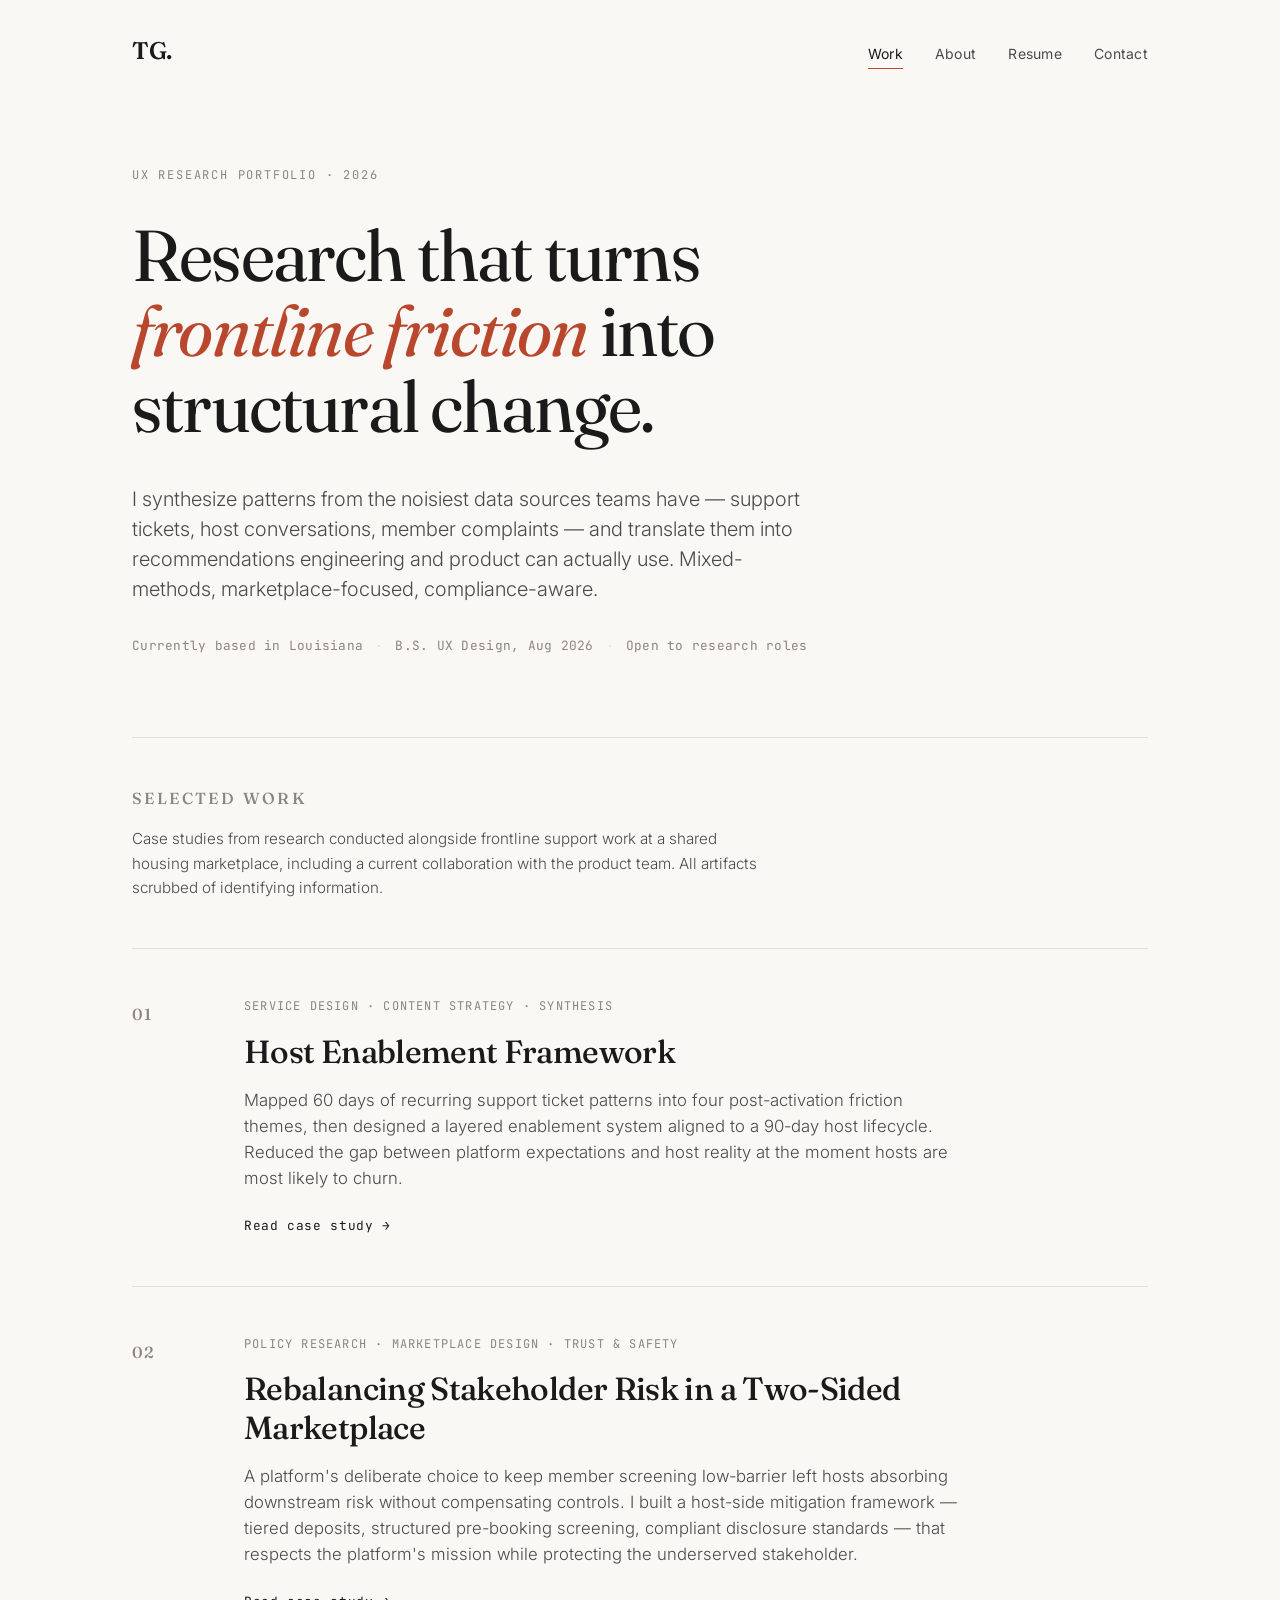
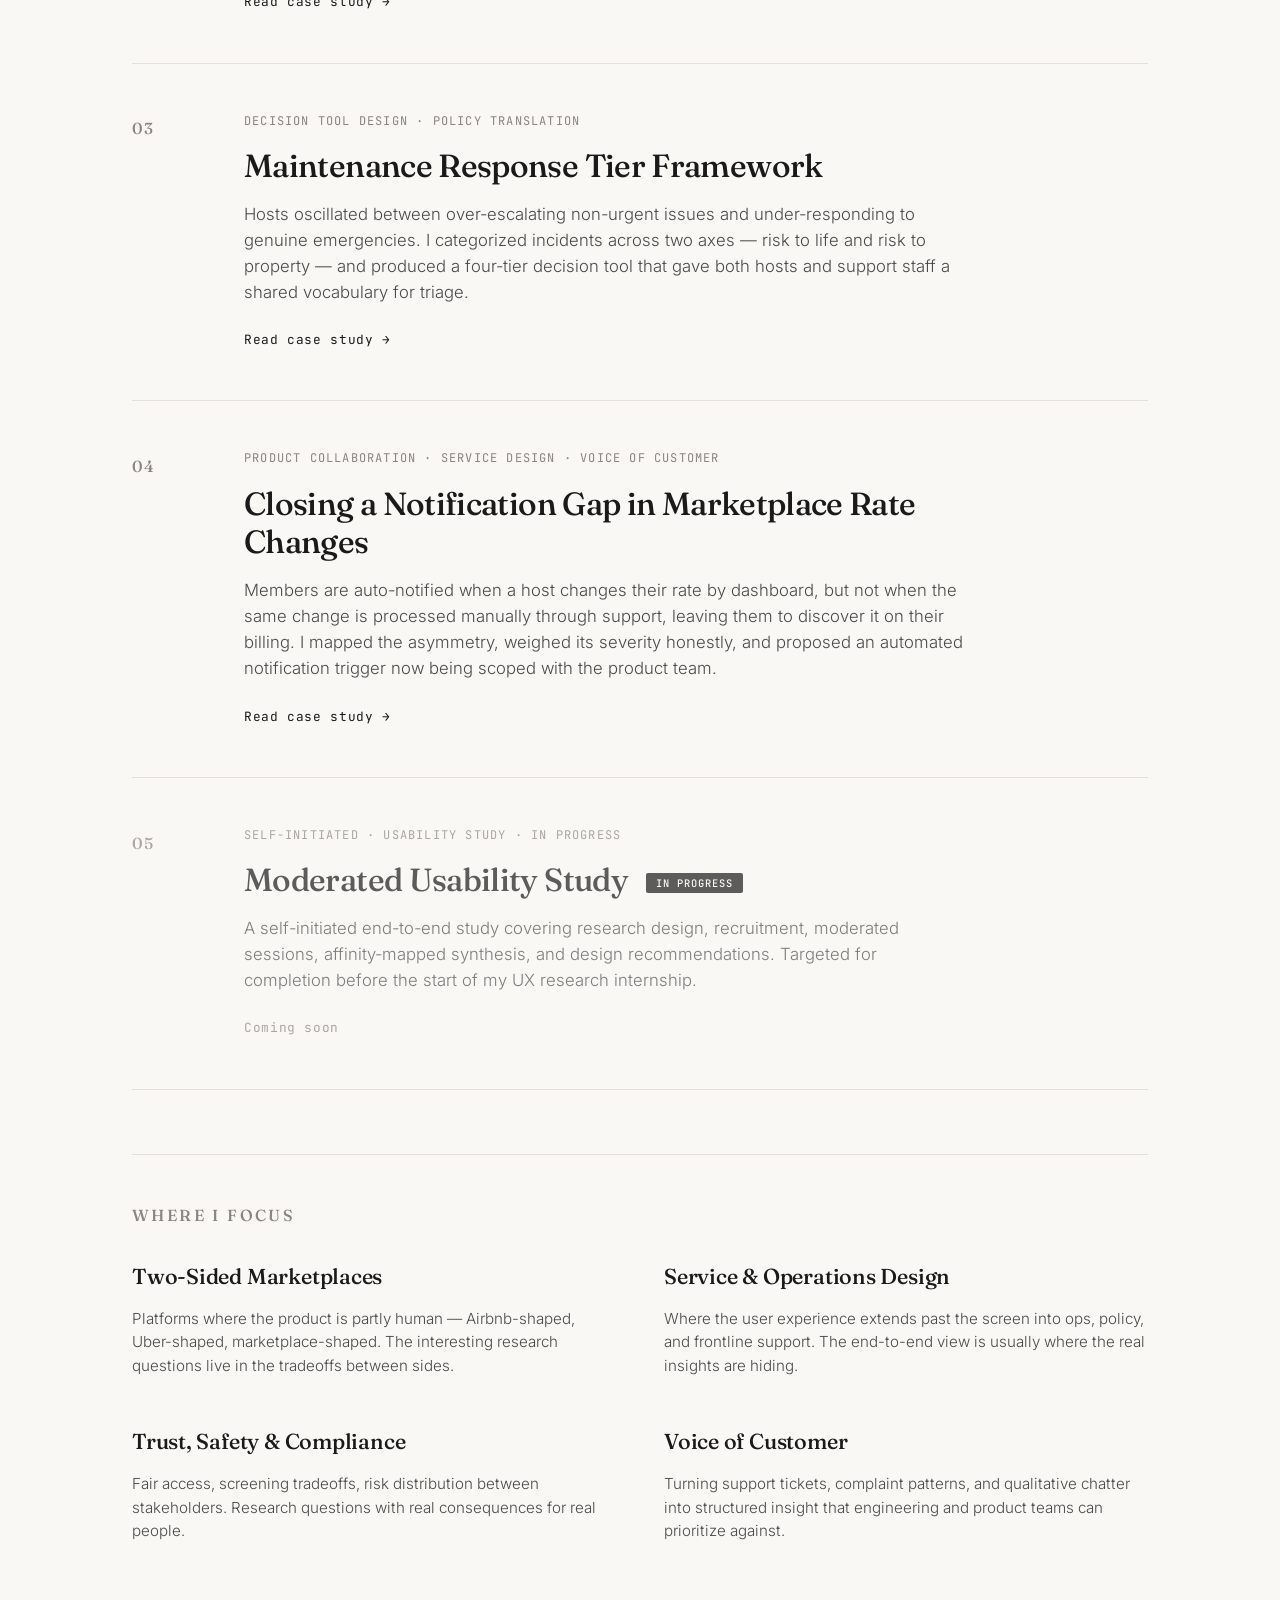
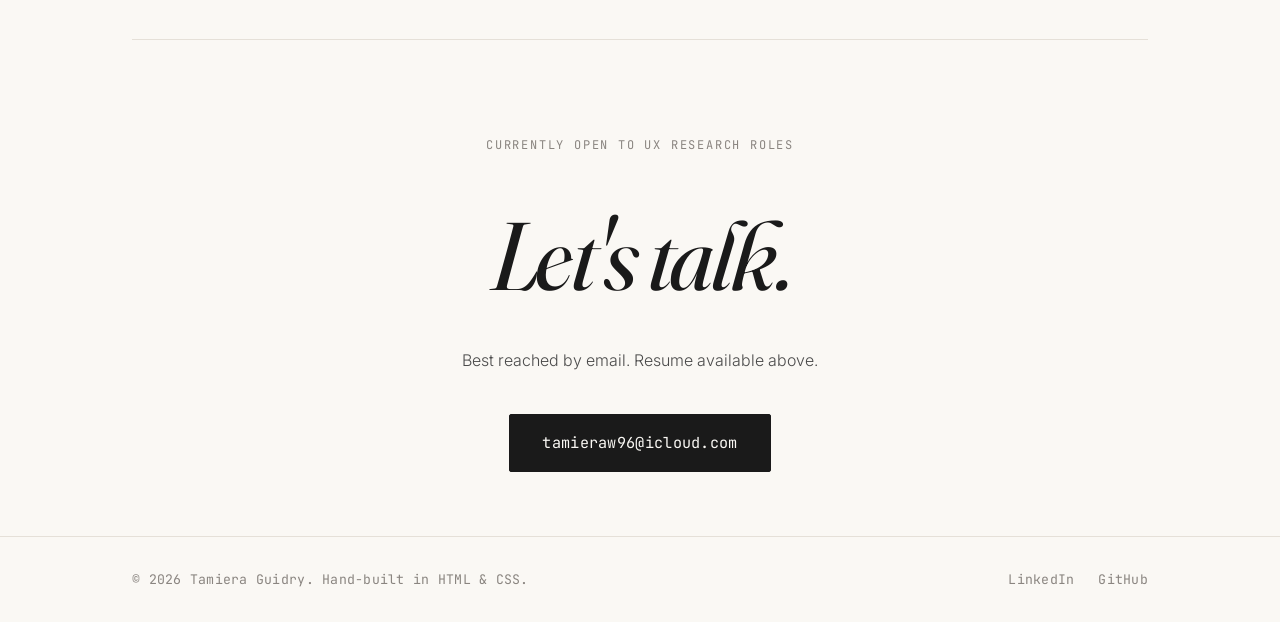
==== commit 141e22d5: "Add files via upload" ====
--- a/index.html
+++ b/index.html
@@ -45,7 +45,7 @@
     <section class="work">
       <div class="work-header">
         <h2 class="section-title">Selected Work</h2>
-        <p class="section-note">Four case studies from independent research conducted alongside frontline support work at a shared housing marketplace. All artifacts scrubbed of identifying information.</p>
+        <p class="section-note">Case studies from research conducted alongside frontline support work at a shared housing marketplace, including a current collaboration with the product team. All artifacts scrubbed of identifying information.</p>
       </div>
 
       <article class="case-card">
@@ -84,9 +84,21 @@
         </a>
       </article>
 
+      <article class="case-card">
+        <a href="case-rate-change-notification.html" class="case-link">
+          <div class="case-number">04</div>
+          <div class="case-body">
+            <p class="case-tag">Product Collaboration · Service Design · Voice of Customer</p>
+            <h3 class="case-title">Closing a Notification Gap in Marketplace Rate Changes</h3>
+            <p class="case-blurb">Members are auto-notified when a host changes their rate by dashboard, but not when the same change is processed manually through support, leaving them to discover it on their billing. I mapped the asymmetry, weighed its severity honestly, and proposed an automated notification trigger now being scoped with the product team.</p>
+            <span class="case-cta">Read case study →</span>
+          </div>
+        </a>
+      </article>
+
       <article class="case-card upcoming">
         <div class="case-link">
-          <div class="case-number">04</div>
+          <div class="case-number">05</div>
           <div class="case-body">
             <p class="case-tag">Self-Initiated · Usability Study · In Progress</p>
             <h3 class="case-title">Moderated Usability Study <span class="upcoming-tag">In Progress</span></h3>
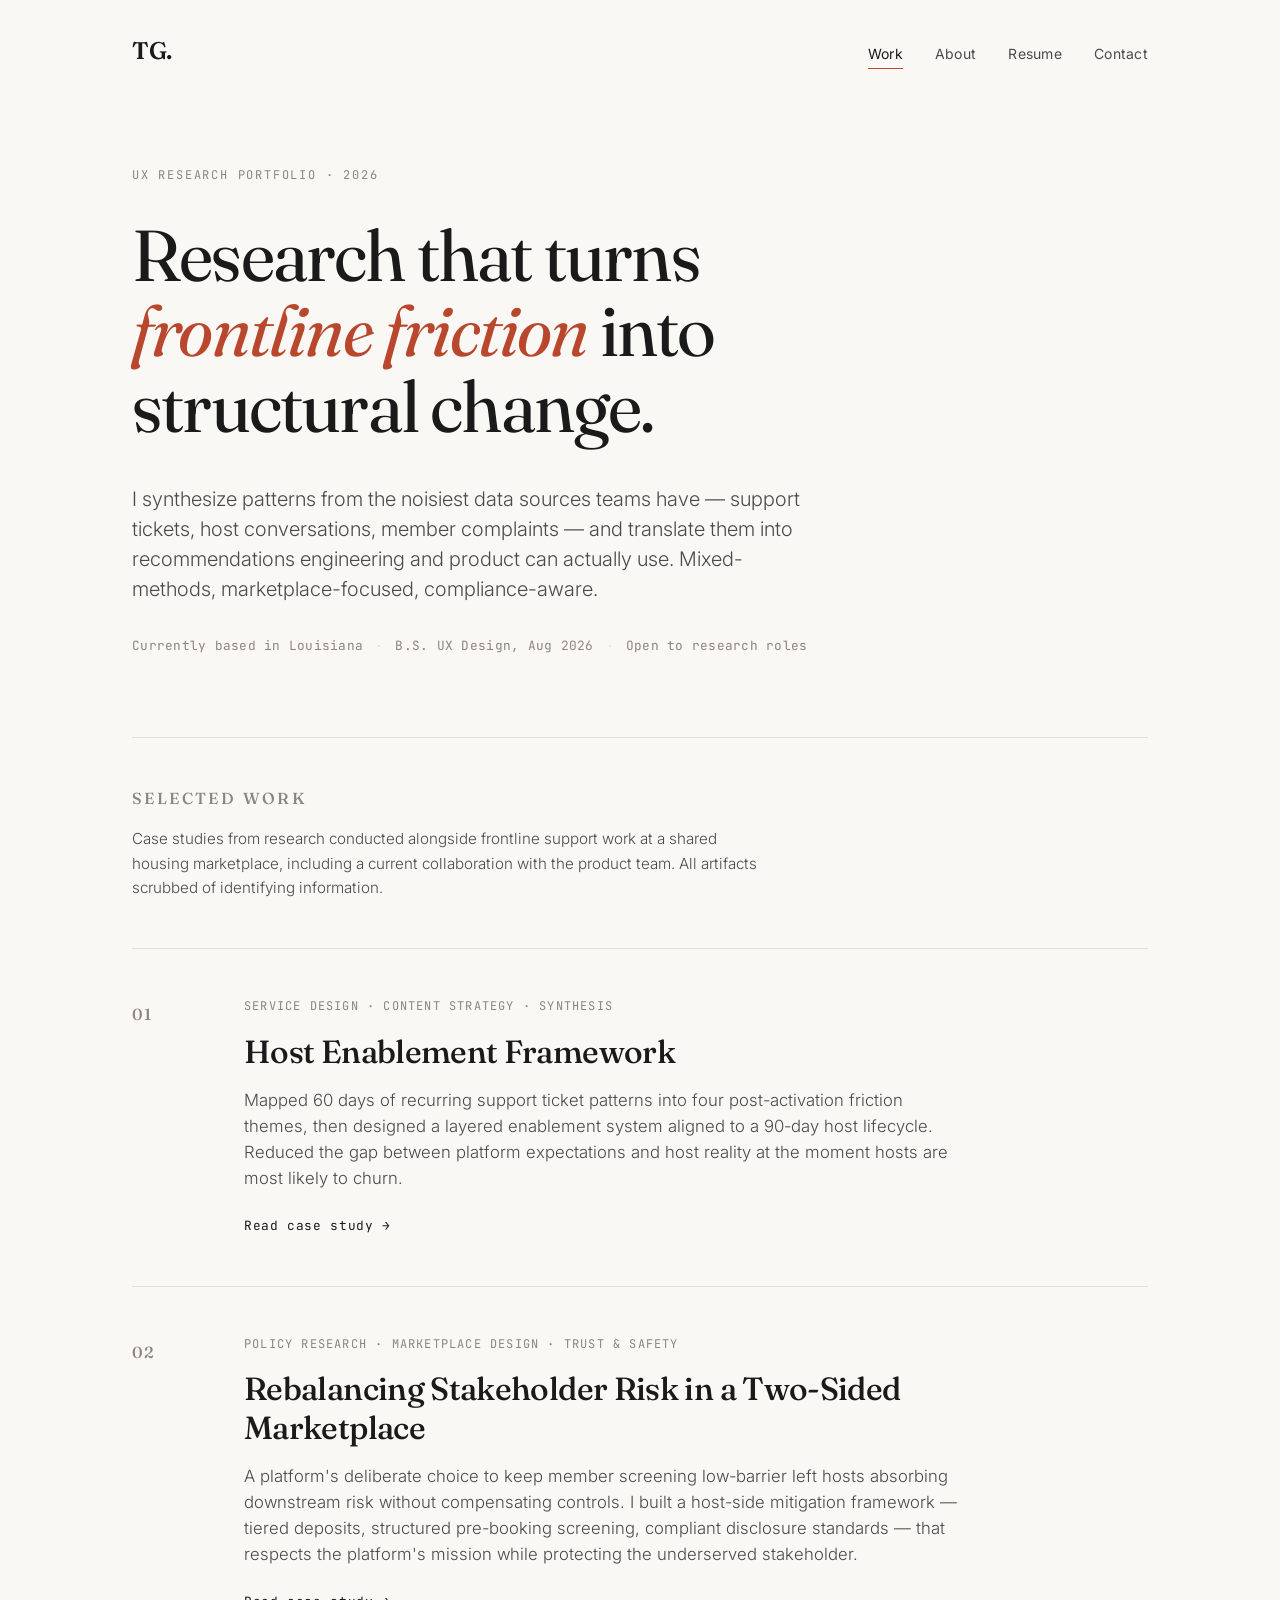
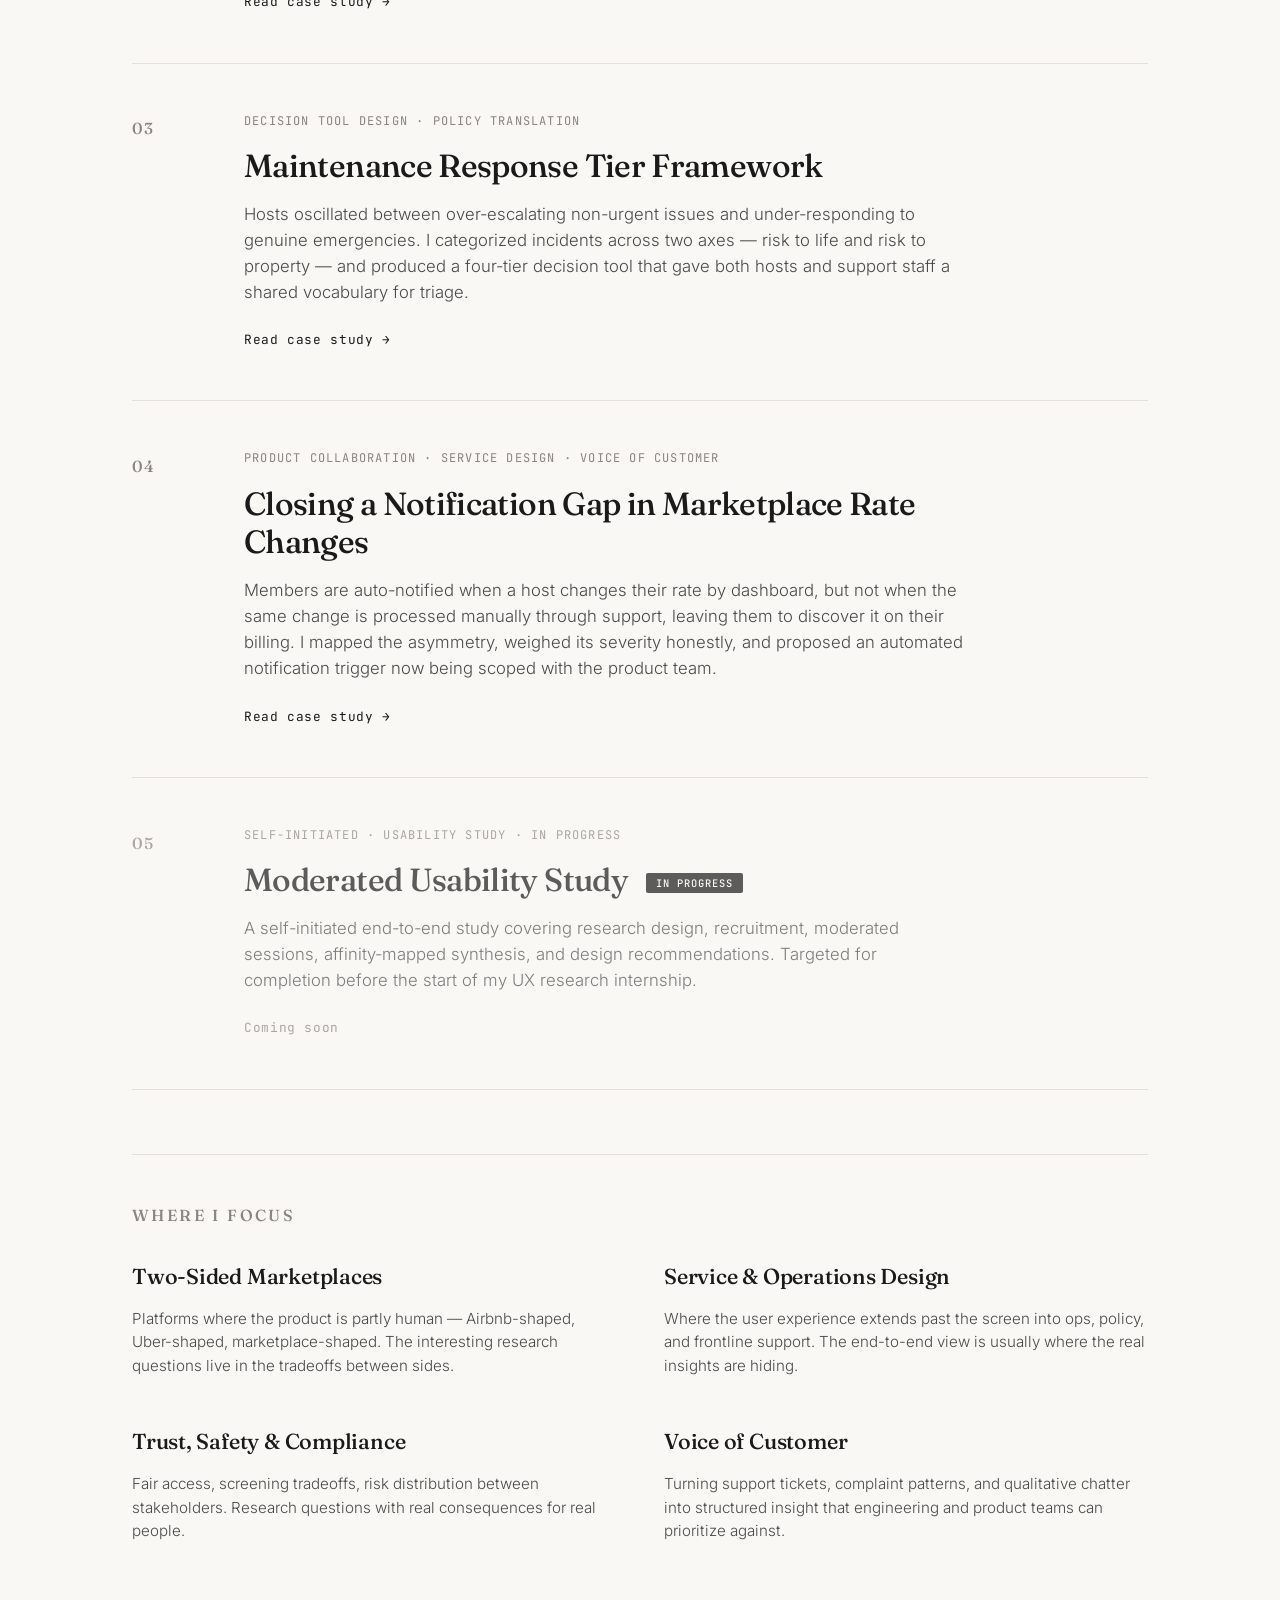
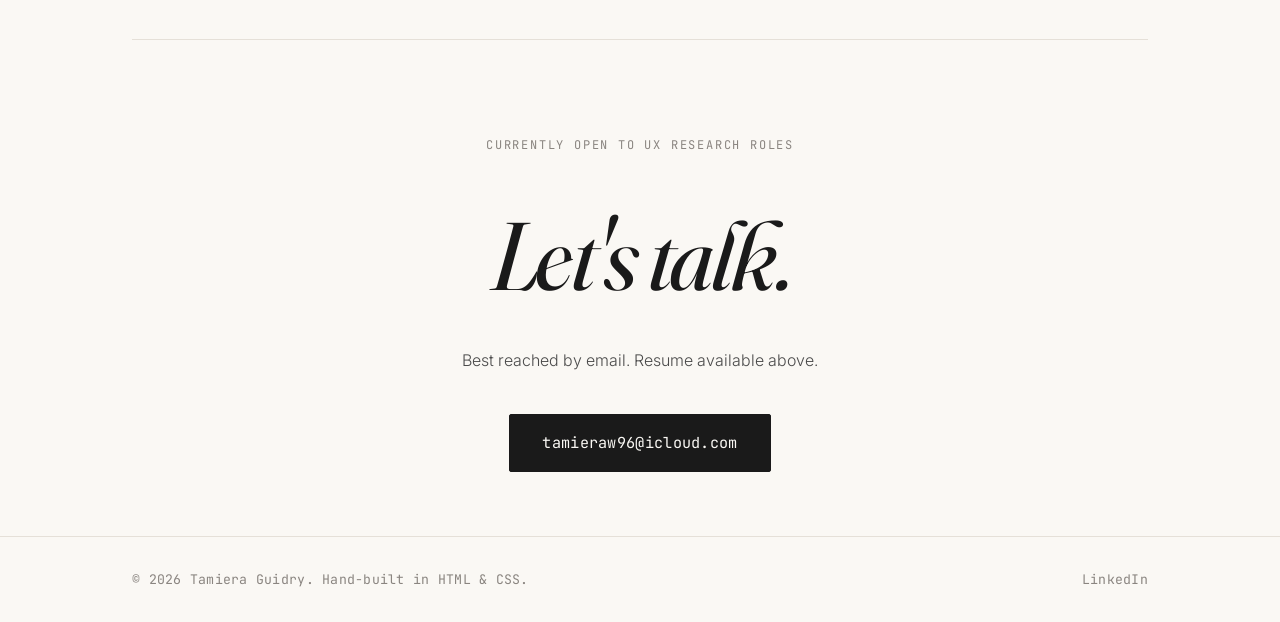
==== commit 7a4221c3: "Update index.html" ====
--- a/index.html
+++ b/index.html
@@ -17,7 +17,7 @@
     <div class="nav-links">
       <a href="index.html" class="active">Work</a>
       <a href="about.html">About</a>
-      <a href="Tamiera_Guidry_Resume.pdf" target="_blank" rel="noopener">Resume</a>
+      <a href="ZTamieraGuidry.docx" target="_blank" rel="noopener">Resume</a>
       <a href="mailto:tamieraw96@icloud.com">Contact</a>
     </div>
   </nav>
@@ -145,8 +145,7 @@
     <div class="footer-inner">
       <p>© 2026 Tamiera Guidry. Hand-built in HTML &amp; CSS.</p>
       <div class="footer-links">
-        <a href="https://linkedin.com/in/tamiera-guidry" target="_blank" rel="noopener">LinkedIn</a>
-        <a href="https://github.com/tamieraguidry1" target="_blank" rel="noopener">GitHub</a>
+        <a href="https://www.linkedin.com/in/tamiera-guidry-b728ba142/" target="_blank" rel="noopener">LinkedIn</a>
       </div>
     </div>
   </footer>
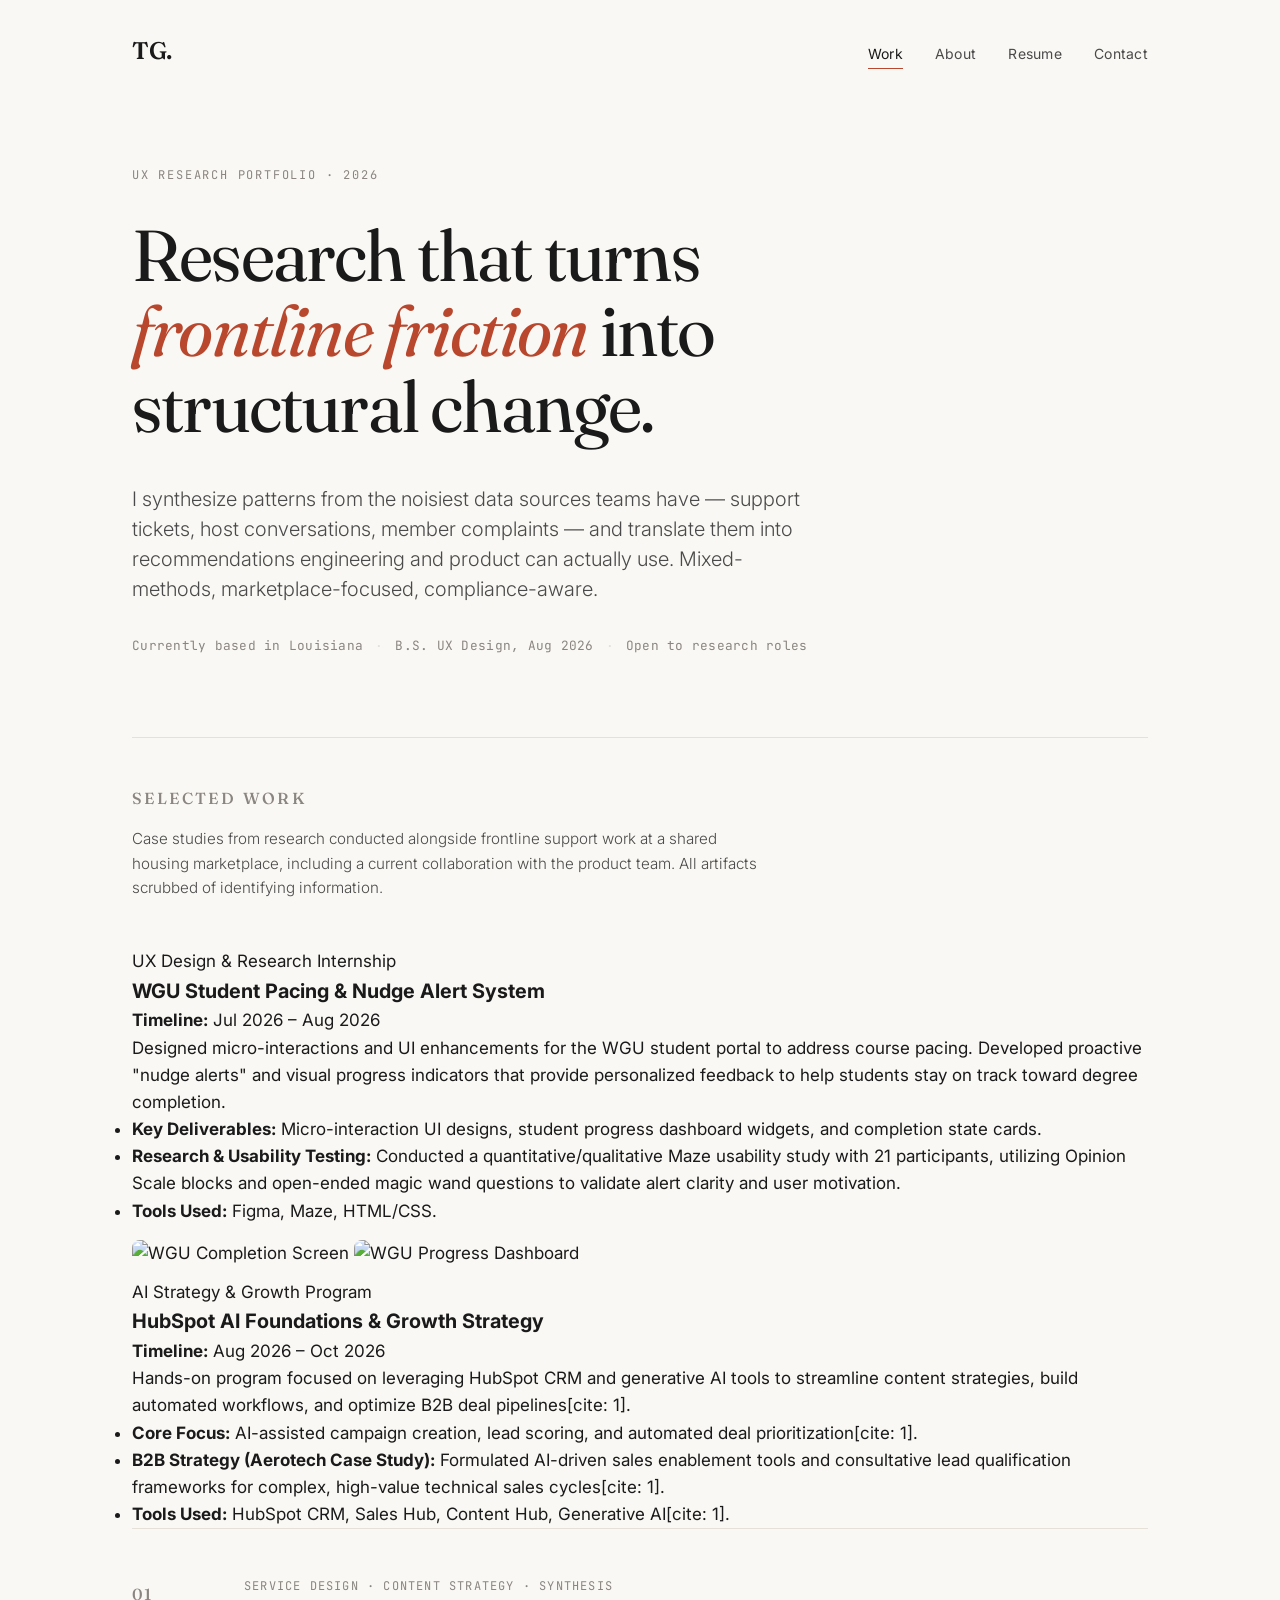
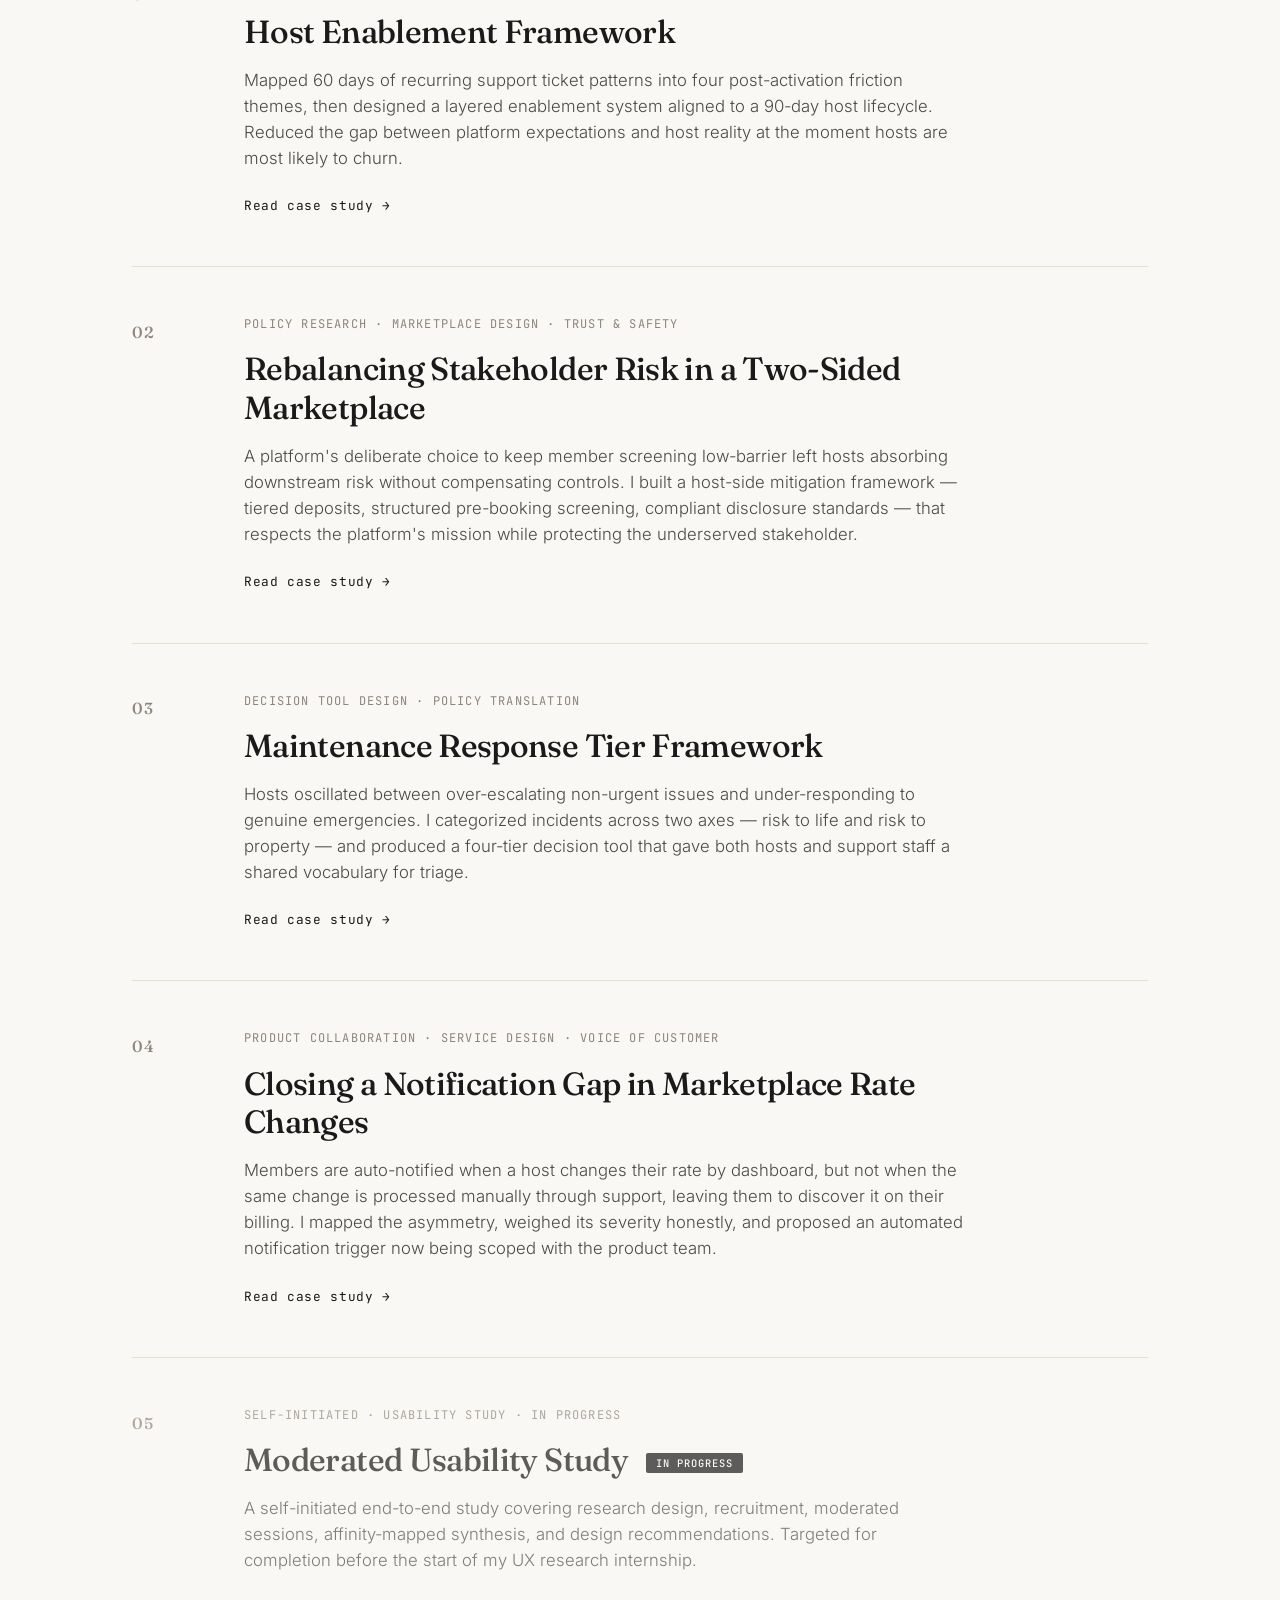
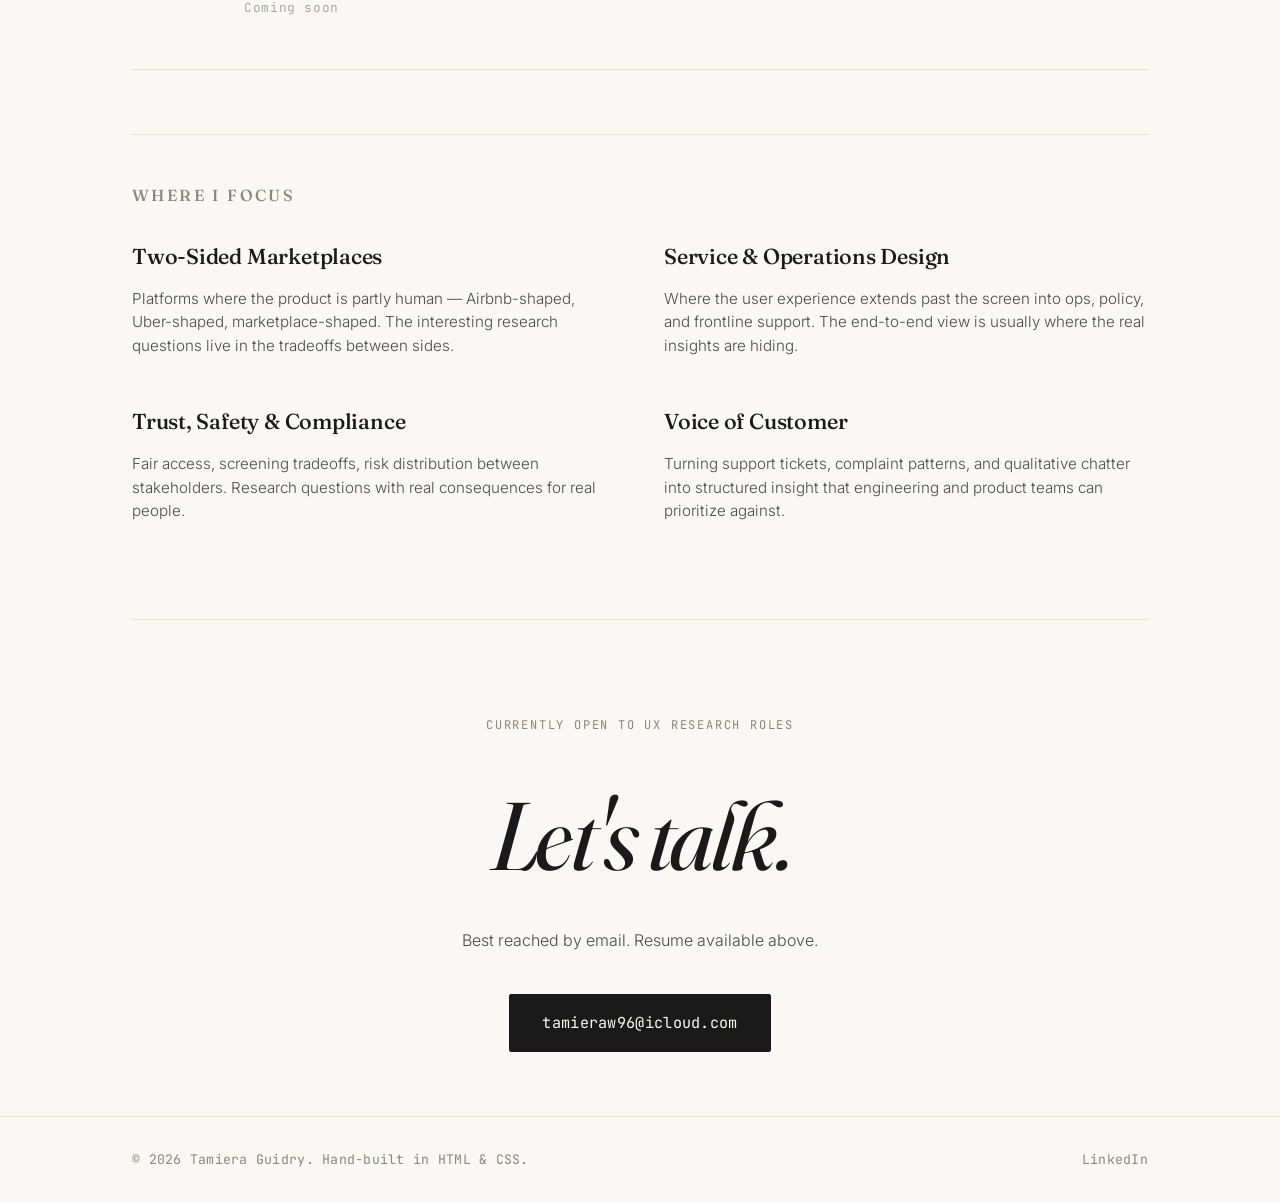
==== commit 563b86d6: "Update index.html" ====
--- a/index.html
+++ b/index.html
@@ -48,6 +48,50 @@
         <p class="section-note">Case studies from research conducted alongside frontline support work at a shared housing marketplace, including a current collaboration with the product team. All artifacts scrubbed of identifying information.</p>
       </div>
 
+      <!-- ==================== NEW CASE STUDIES START HERE ==================== -->
+
+<!-- WGU PACING ALERT SYSTEM CASE STUDY -->
+<div class="project-card">
+  <div class="project-tag">UX Design & Research Internship</div>
+  <h3>WGU Student Pacing & Nudge Alert System</h3>
+  <p class="project-dates"><strong>Timeline:</strong> Jul 2026 – Aug 2026</p>
+  
+  <p class="project-description">
+    Designed micro-interactions and UI enhancements for the WGU student portal to address course pacing. Developed proactive "nudge alerts" and visual progress indicators that provide personalized feedback to help students stay on track toward degree completion.
+  </p>
+
+  <ul class="project-highlights">
+    <li><strong>Key Deliverables:</strong> Micro-interaction UI designs, student progress dashboard widgets, and completion state cards.</li>
+    <li><strong>Research & Usability Testing:</strong> Conducted a quantitative/qualitative Maze usability study with 21 participants, utilizing Opinion Scale blocks and open-ended magic wand questions to validate alert clarity and user motivation.</li>
+    <li><strong>Tools Used:</strong> Figma, Maze, HTML/CSS.</li>
+  </ul>
+
+  <!-- Project Screenshots -->
+  <div class="project-gallery" style="margin-top: 15px;">
+    <img src="wgu-completion-screen.jpg" alt="WGU Completion Screen" style="max-width: 100%; border-radius: 8px; margin-bottom: 12px;" />
+    <img src="wgu-dashboard.jpg" alt="WGU Progress Dashboard" style="max-width: 100%; border-radius: 8px;" />
+  </div>
+</div>
+
+<!-- HUBSPOT AI MARKETING PROGRAM -->
+<div class="project-card">
+  <div class="project-tag">AI Strategy & Growth Program</div>
+  <h3>HubSpot AI Foundations & Growth Strategy</h3>
+  <p class="project-dates"><strong>Timeline:</strong> Aug 2026 – Oct 2026</p>
+  
+  <p class="project-description">
+    Hands-on program focused on leveraging HubSpot CRM and generative AI tools to streamline content strategies, build automated workflows, and optimize B2B deal pipelines[cite: 1].
+  </p>
+
+  <ul class="project-highlights">
+    <li><strong>Core Focus:</strong> AI-assisted campaign creation, lead scoring, and automated deal prioritization[cite: 1].</li>
+    <li><strong>B2B Strategy (Aerotech Case Study):</strong> Formulated AI-driven sales enablement tools and consultative lead qualification frameworks for complex, high-value technical sales cycles[cite: 1].</li>
+    <li><strong>Tools Used:</strong> HubSpot CRM, Sales Hub, Content Hub, Generative AI[cite: 1].</li>
+  </ul>
+</div>
+
+<!-- ==================== NEW CASE STUDIES END HERE ==================== -->
+      
       <article class="case-card">
         <a href="case-host-enablement.html" class="case-link">
           <div class="case-number">01</div>
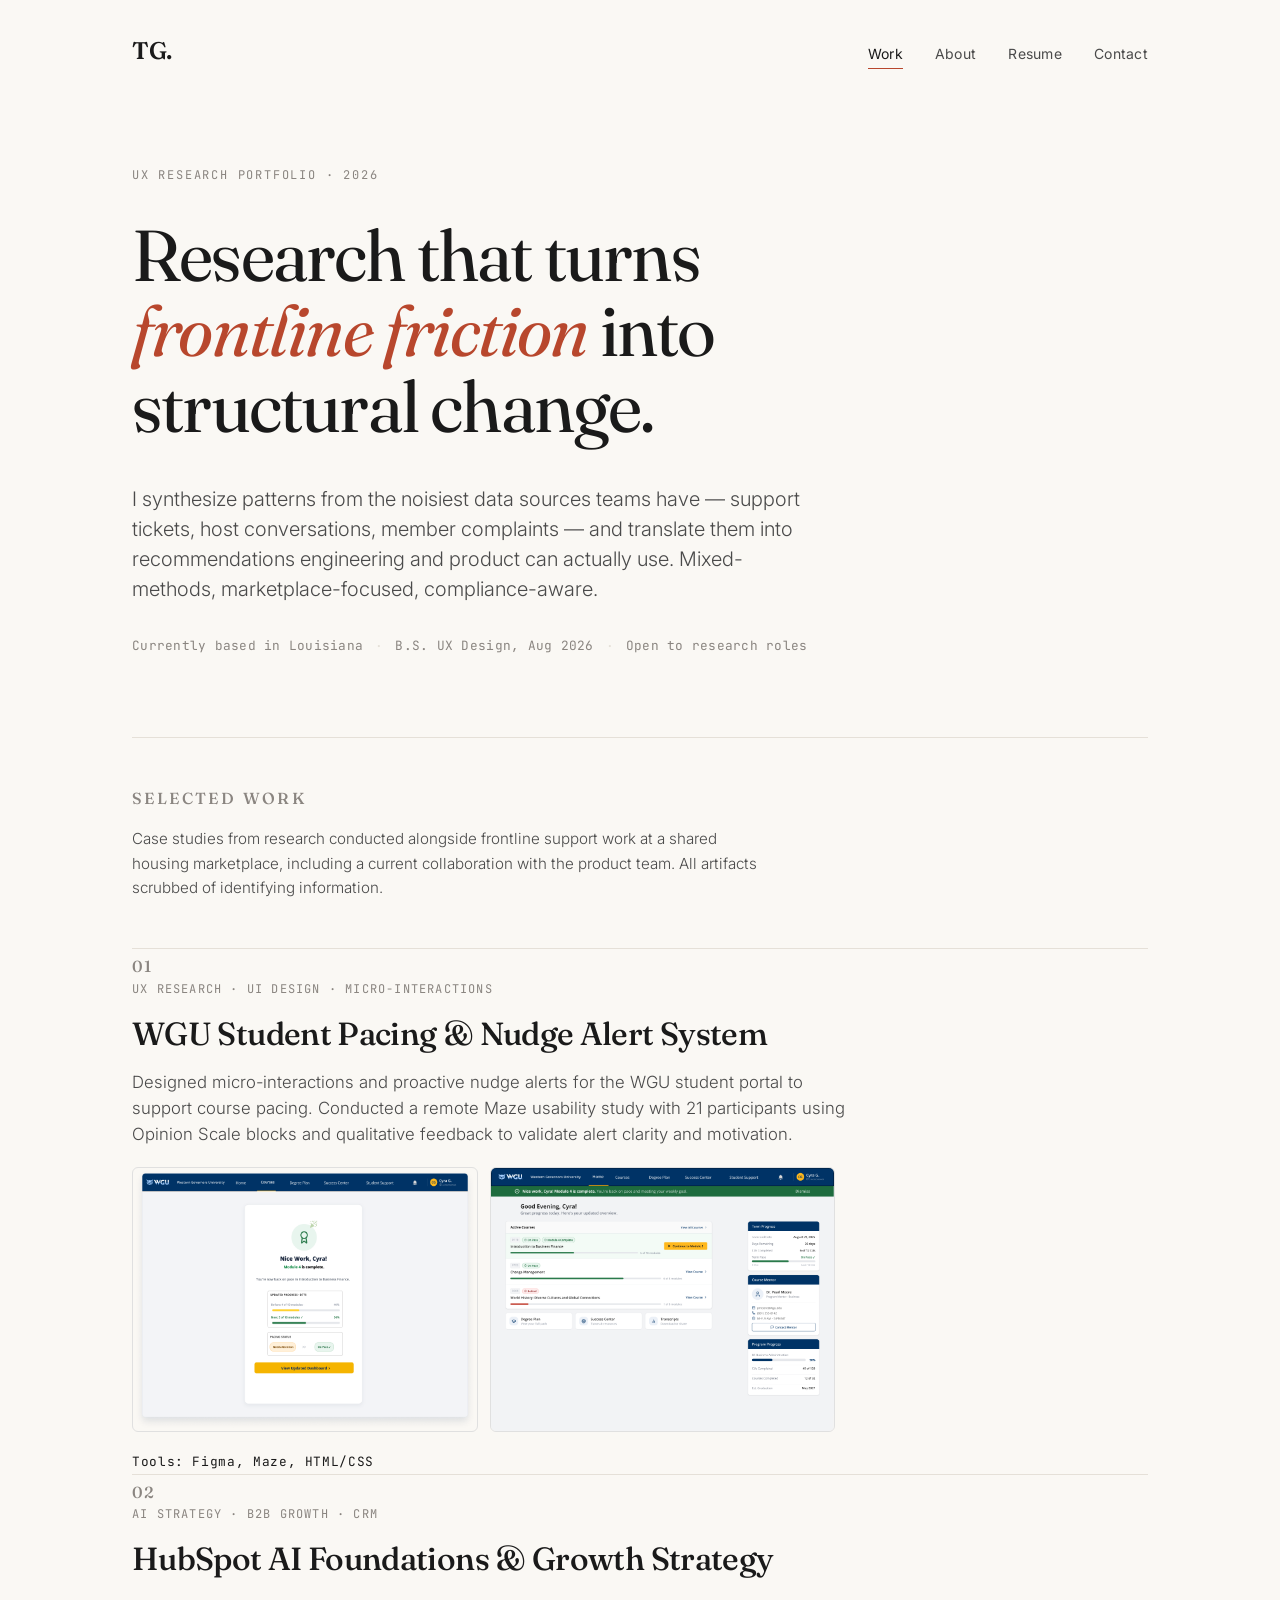
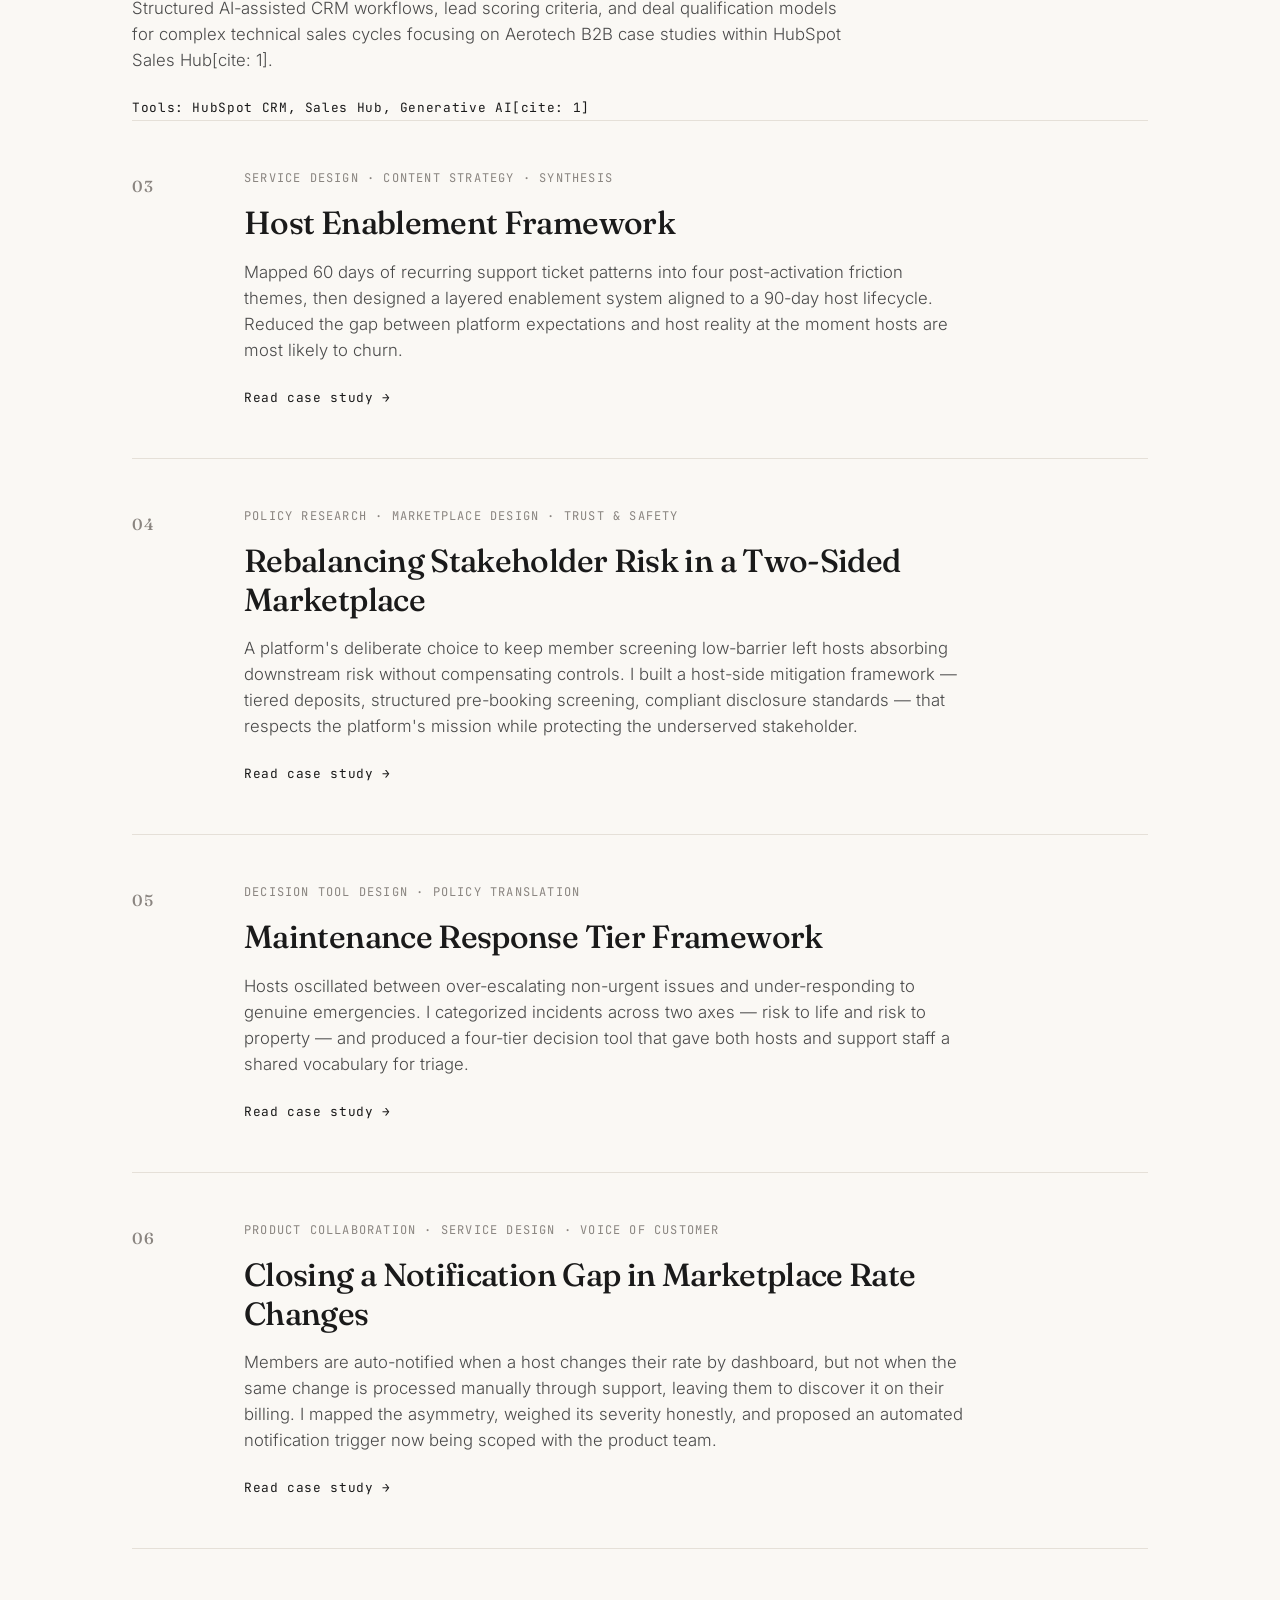
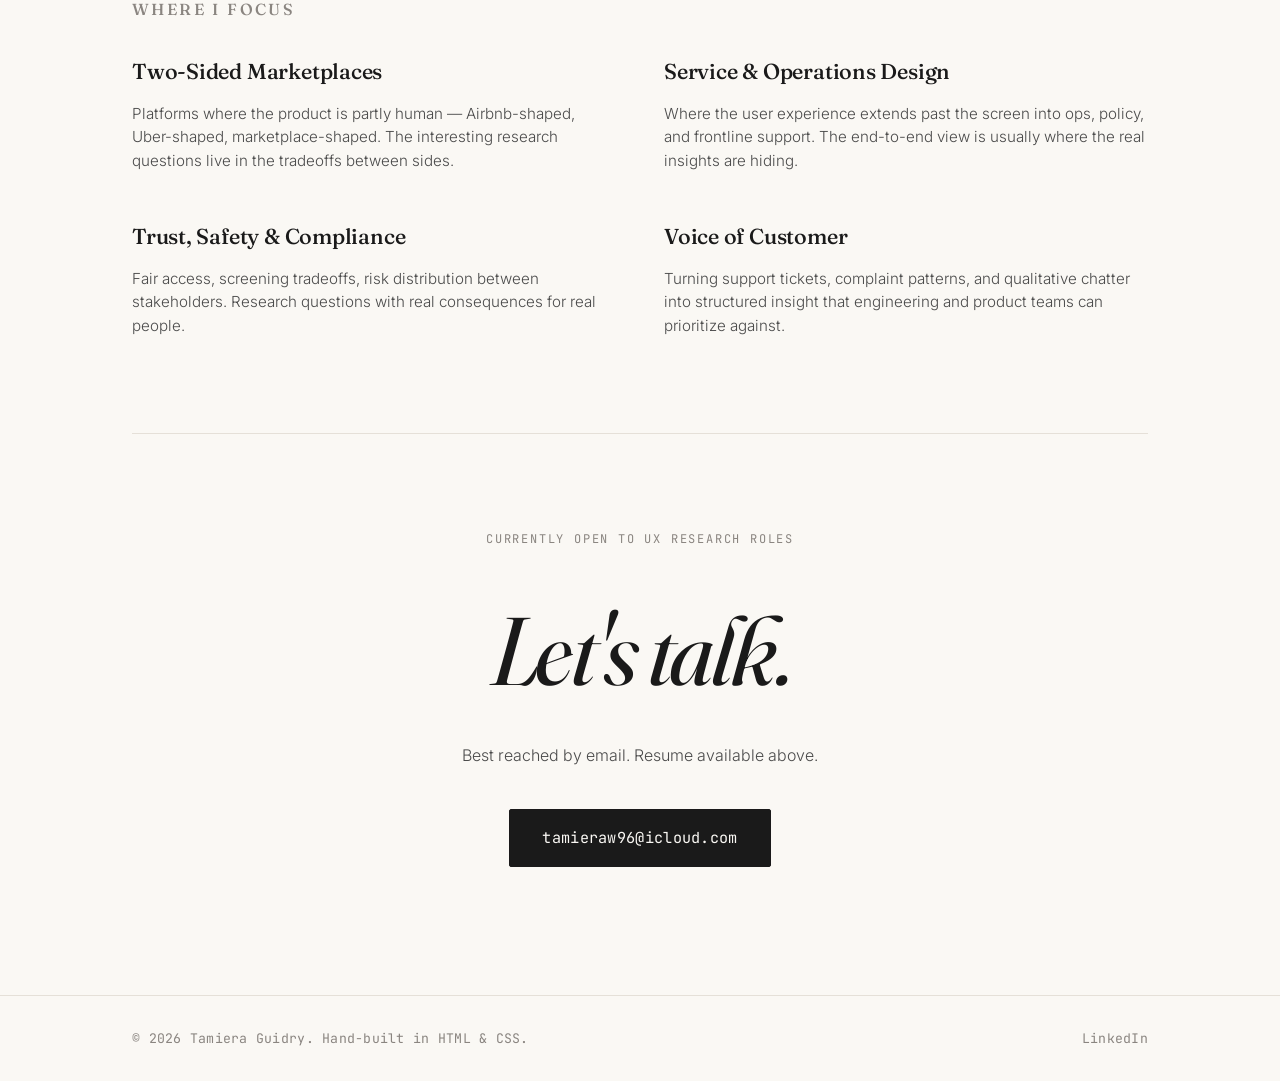
==== commit 639b495e: "Update index.html" ====
--- a/index.html
+++ b/index.html
@@ -48,53 +48,38 @@
         <p class="section-note">Case studies from research conducted alongside frontline support work at a shared housing marketplace, including a current collaboration with the product team. All artifacts scrubbed of identifying information.</p>
       </div>
 
-      <!-- ==================== NEW CASE STUDIES START HERE ==================== -->
+   <!-- 01 WGU PACING ALERT SYSTEM -->
+<article class="case-card">
+  <div class="case-number">01</div>
+  <div class="case-body">
+    <p class="case-tag">UX Research · UI Design · Micro-Interactions</p>
+    <h3 class="case-title">WGU Student Pacing & Nudge Alert System</h3>
+    <p class="case-blurb">Designed micro-interactions and proactive nudge alerts for the WGU student portal to support course pacing. Conducted a remote Maze usability study with 21 participants using Opinion Scale blocks and qualitative feedback to validate alert clarity and motivation.</p>
+    
+    <!-- Embedded Internship Images -->
+    <div style="display: flex; gap: 12px; margin: 15px 0;">
+      <img src="wgu-completion-screen.jpg" alt="WGU Completion Screen" style="width: 48%; border-radius: 6px; border: 1px solid #e0e0e0;" />
+      <img src="wgu-dashboard.jpg" alt="WGU Progress Dashboard" style="width: 48%; border-radius: 6px; border: 1px solid #e0e0e0;" />
+    </div>
 
-<!-- WGU PACING ALERT SYSTEM CASE STUDY -->
-<div class="project-card">
-  <div class="project-tag">UX Design & Research Internship</div>
-  <h3>WGU Student Pacing & Nudge Alert System</h3>
-  <p class="project-dates"><strong>Timeline:</strong> Jul 2026 – Aug 2026</p>
-  
-  <p class="project-description">
-    Designed micro-interactions and UI enhancements for the WGU student portal to address course pacing. Developed proactive "nudge alerts" and visual progress indicators that provide personalized feedback to help students stay on track toward degree completion.
-  </p>
+    <span class="case-cta">Tools: Figma, Maze, HTML/CSS</span>
+  </div>
+</article>
 
-  <ul class="project-highlights">
-    <li><strong>Key Deliverables:</strong> Micro-interaction UI designs, student progress dashboard widgets, and completion state cards.</li>
-    <li><strong>Research & Usability Testing:</strong> Conducted a quantitative/qualitative Maze usability study with 21 participants, utilizing Opinion Scale blocks and open-ended magic wand questions to validate alert clarity and user motivation.</li>
-    <li><strong>Tools Used:</strong> Figma, Maze, HTML/CSS.</li>
-  </ul>
-
-  <!-- Project Screenshots -->
-  <div class="project-gallery" style="margin-top: 15px;">
-    <img src="wgu-completion-screen.jpg" alt="WGU Completion Screen" style="max-width: 100%; border-radius: 8px; margin-bottom: 12px;" />
-    <img src="wgu-dashboard.jpg" alt="WGU Progress Dashboard" style="max-width: 100%; border-radius: 8px;" />
+<!-- 02 HUBSPOT PROGRAM -->
+<article class="case-card">
+  <div class="case-number">02</div>
+  <div class="case-body">
+    <p class="case-tag">AI Strategy · B2B Growth · CRM</p>
+    <h3 class="case-title">HubSpot AI Foundations & Growth Strategy</h3>
+    <p class="case-blurb">Structured AI-assisted CRM workflows, lead scoring criteria, and deal qualification models for complex technical sales cycles focusing on Aerotech B2B case studies within HubSpot Sales Hub[cite: 1].</p>
+    <span class="case-cta">Tools: HubSpot CRM, Sales Hub, Generative AI[cite: 1]</span>
   </div>
-</div>
-
-<!-- HUBSPOT AI MARKETING PROGRAM -->
-<div class="project-card">
-  <div class="project-tag">AI Strategy & Growth Program</div>
-  <h3>HubSpot AI Foundations & Growth Strategy</h3>
-  <p class="project-dates"><strong>Timeline:</strong> Aug 2026 – Oct 2026</p>
-  
-  <p class="project-description">
-    Hands-on program focused on leveraging HubSpot CRM and generative AI tools to streamline content strategies, build automated workflows, and optimize B2B deal pipelines[cite: 1].
-  </p>
-
-  <ul class="project-highlights">
-    <li><strong>Core Focus:</strong> AI-assisted campaign creation, lead scoring, and automated deal prioritization[cite: 1].</li>
-    <li><strong>B2B Strategy (Aerotech Case Study):</strong> Formulated AI-driven sales enablement tools and consultative lead qualification frameworks for complex, high-value technical sales cycles[cite: 1].</li>
-    <li><strong>Tools Used:</strong> HubSpot CRM, Sales Hub, Content Hub, Generative AI[cite: 1].</li>
-  </ul>
-</div>
-
-<!-- ==================== NEW CASE STUDIES END HERE ==================== -->
+</article>
       
       <article class="case-card">
         <a href="case-host-enablement.html" class="case-link">
-          <div class="case-number">01</div>
+          <div class="case-number">03</div>
           <div class="case-body">
             <p class="case-tag">Service Design · Content Strategy · Synthesis</p>
             <h3 class="case-title">Host Enablement Framework</h3>
@@ -106,7 +91,7 @@
 
       <article class="case-card">
         <a href="case-host-risk.html" class="case-link">
-          <div class="case-number">02</div>
+          <div class="case-number">04</div>
           <div class="case-body">
             <p class="case-tag">Policy Research · Marketplace Design · Trust &amp; Safety</p>
             <h3 class="case-title">Rebalancing Stakeholder Risk in a Two-Sided Marketplace</h3>
@@ -118,7 +103,7 @@
 
       <article class="case-card">
         <a href="case-maintenance-tiers.html" class="case-link">
-          <div class="case-number">03</div>
+          <div class="case-number">05</div>
           <div class="case-body">
             <p class="case-tag">Decision Tool Design · Policy Translation</p>
             <h3 class="case-title">Maintenance Response Tier Framework</h3>
@@ -130,7 +115,7 @@
 
       <article class="case-card">
         <a href="case-rate-change-notification.html" class="case-link">
-          <div class="case-number">04</div>
+          <div class="case-number">06</div>
           <div class="case-body">
             <p class="case-tag">Product Collaboration · Service Design · Voice of Customer</p>
             <h3 class="case-title">Closing a Notification Gap in Marketplace Rate Changes</h3>
@@ -140,18 +125,6 @@
         </a>
       </article>
 
-      <article class="case-card upcoming">
-        <div class="case-link">
-          <div class="case-number">05</div>
-          <div class="case-body">
-            <p class="case-tag">Self-Initiated · Usability Study · In Progress</p>
-            <h3 class="case-title">Moderated Usability Study <span class="upcoming-tag">In Progress</span></h3>
-            <p class="case-blurb">A self-initiated end-to-end study covering research design, recruitment, moderated sessions, affinity-mapped synthesis, and design recommendations. Targeted for completion before the start of my UX research internship.</p>
-            <span class="case-cta muted">Coming soon</span>
-          </div>
-        </div>
-      </article>
-    </section>
 
     <section class="positioning">
       <h2 class="section-title">Where I focus</h2>
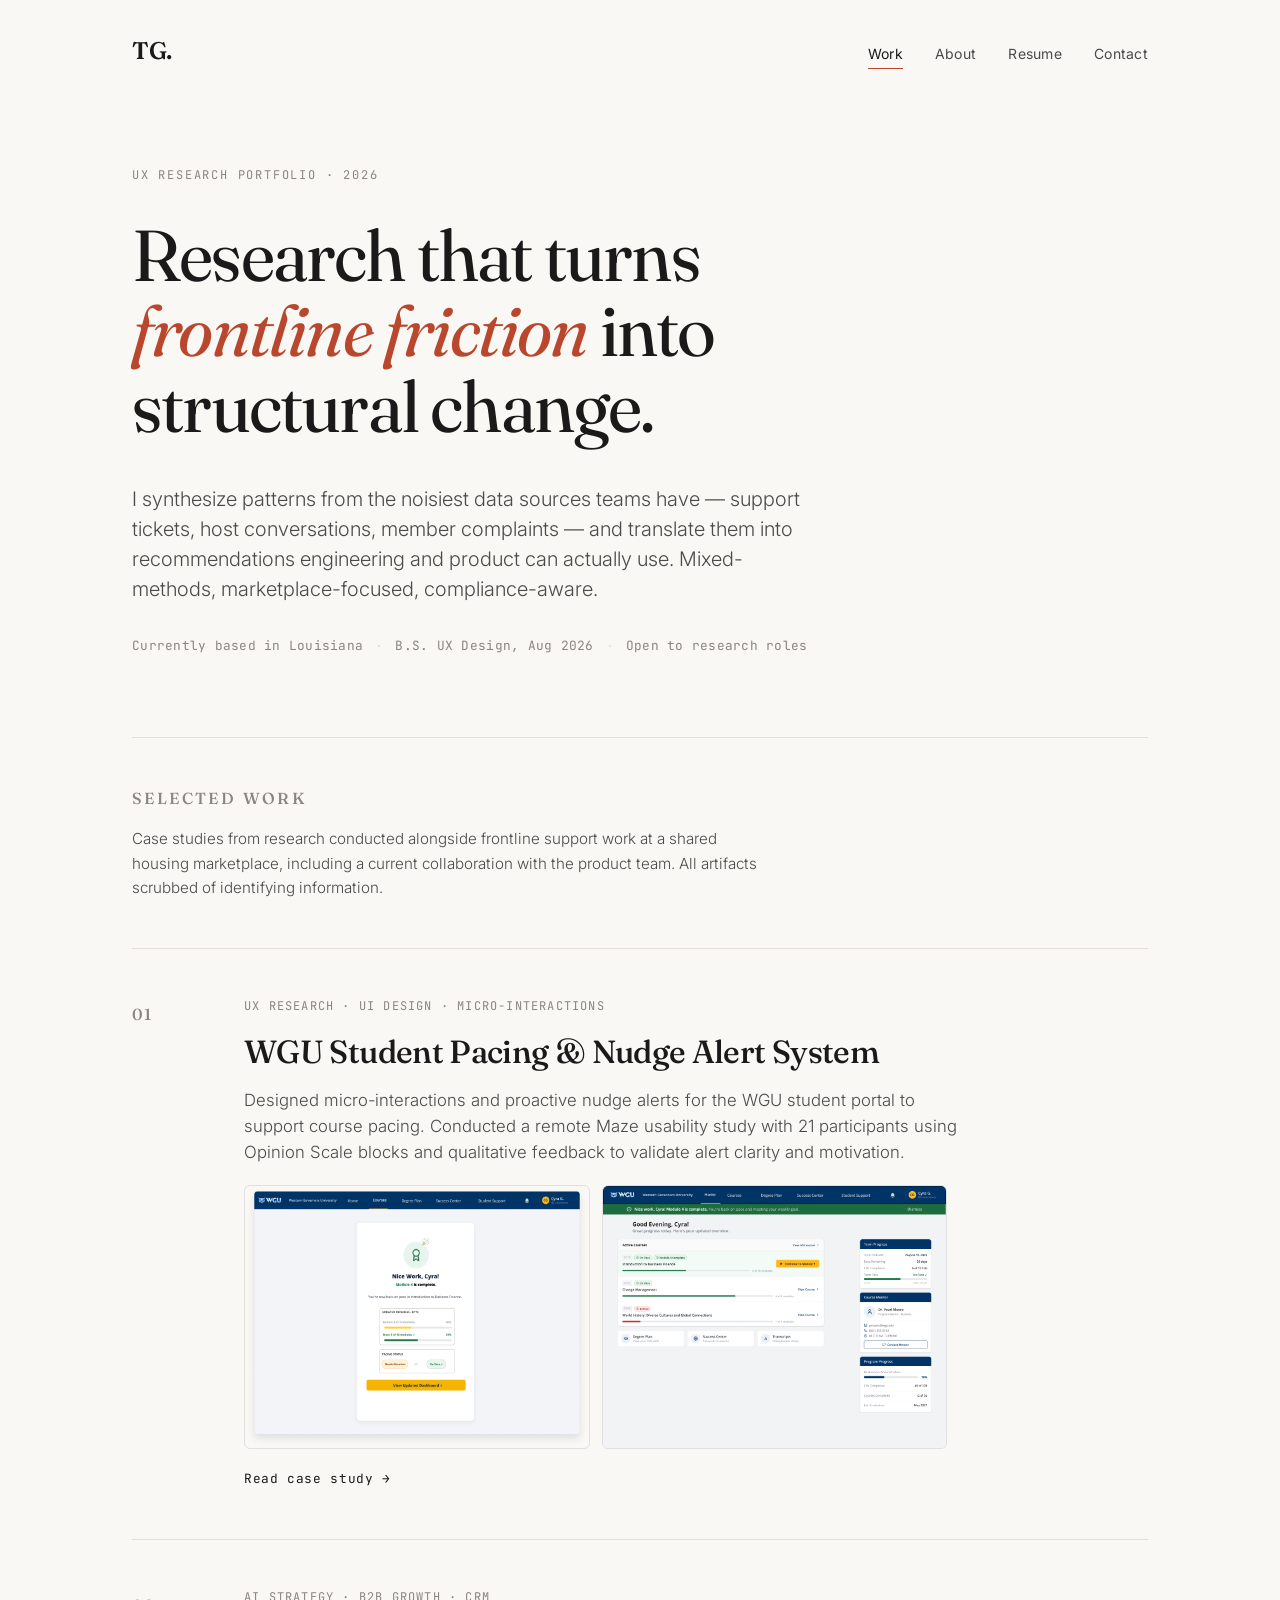
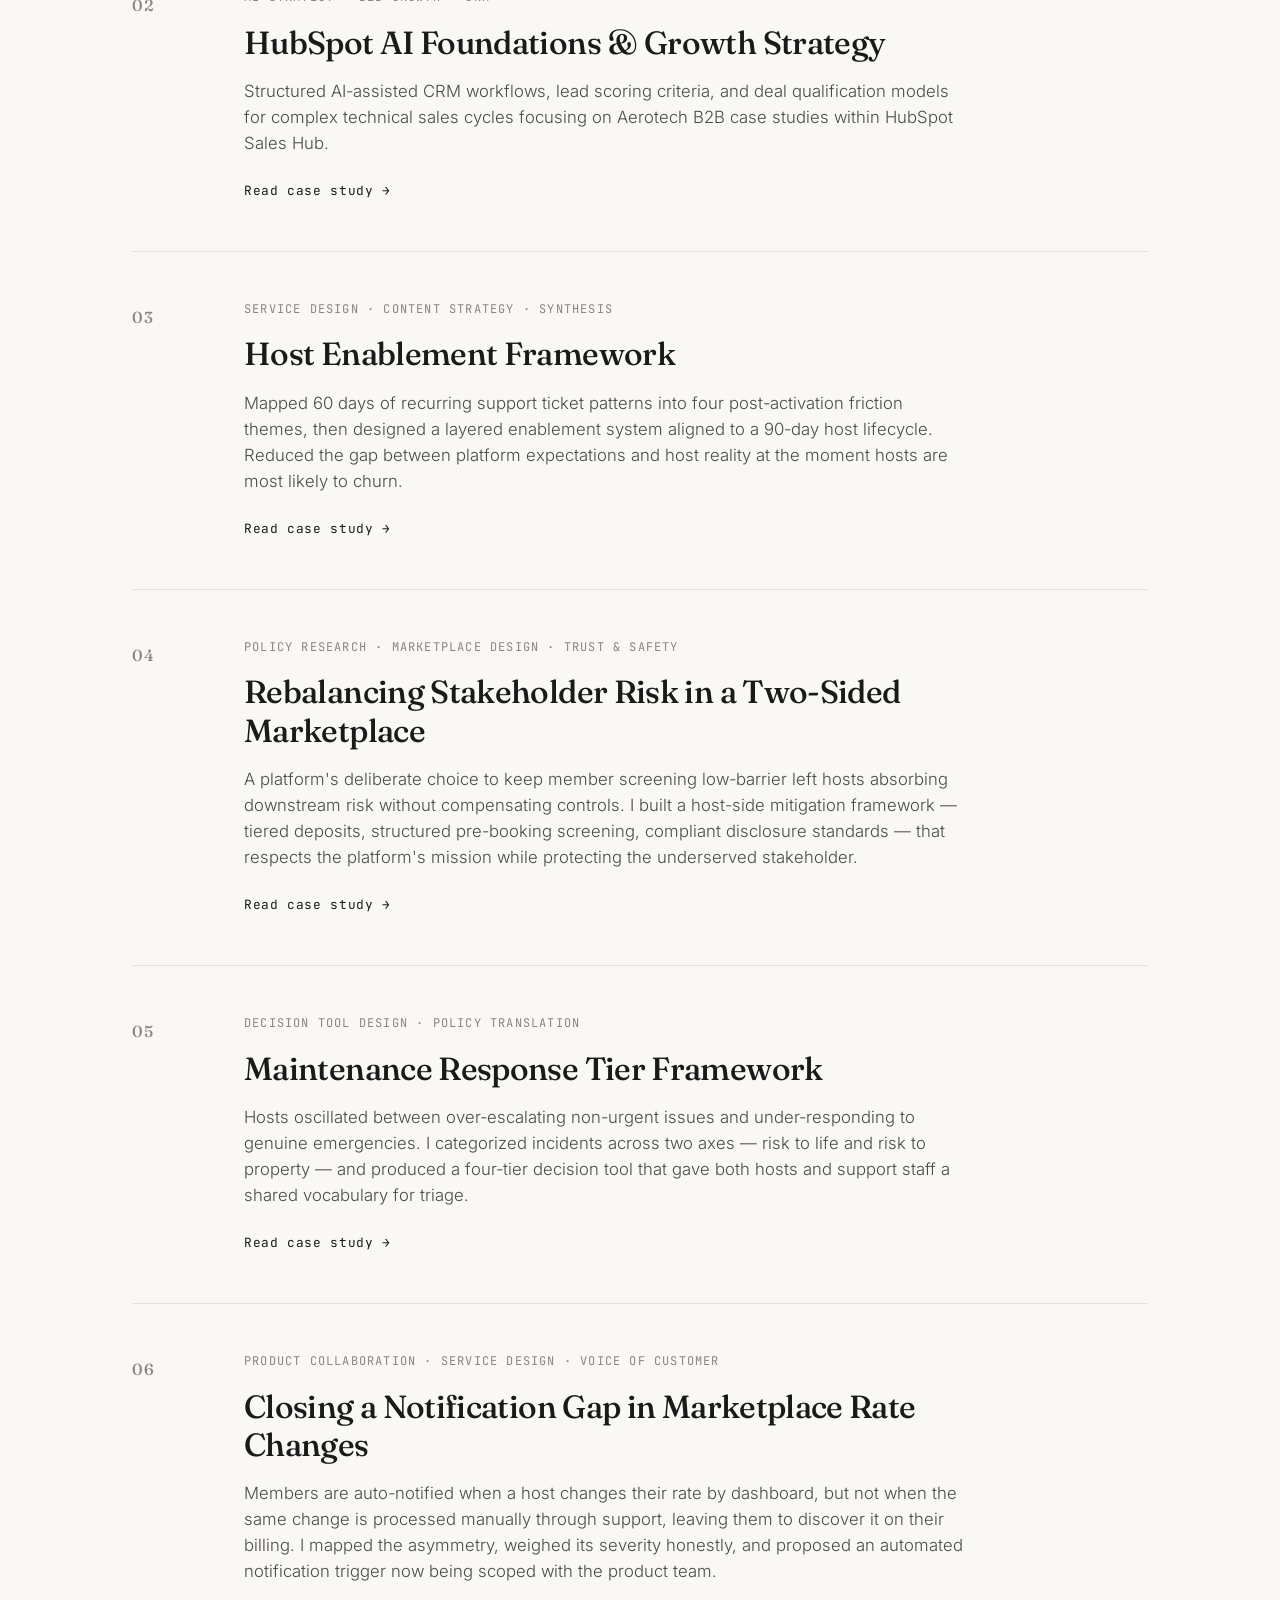
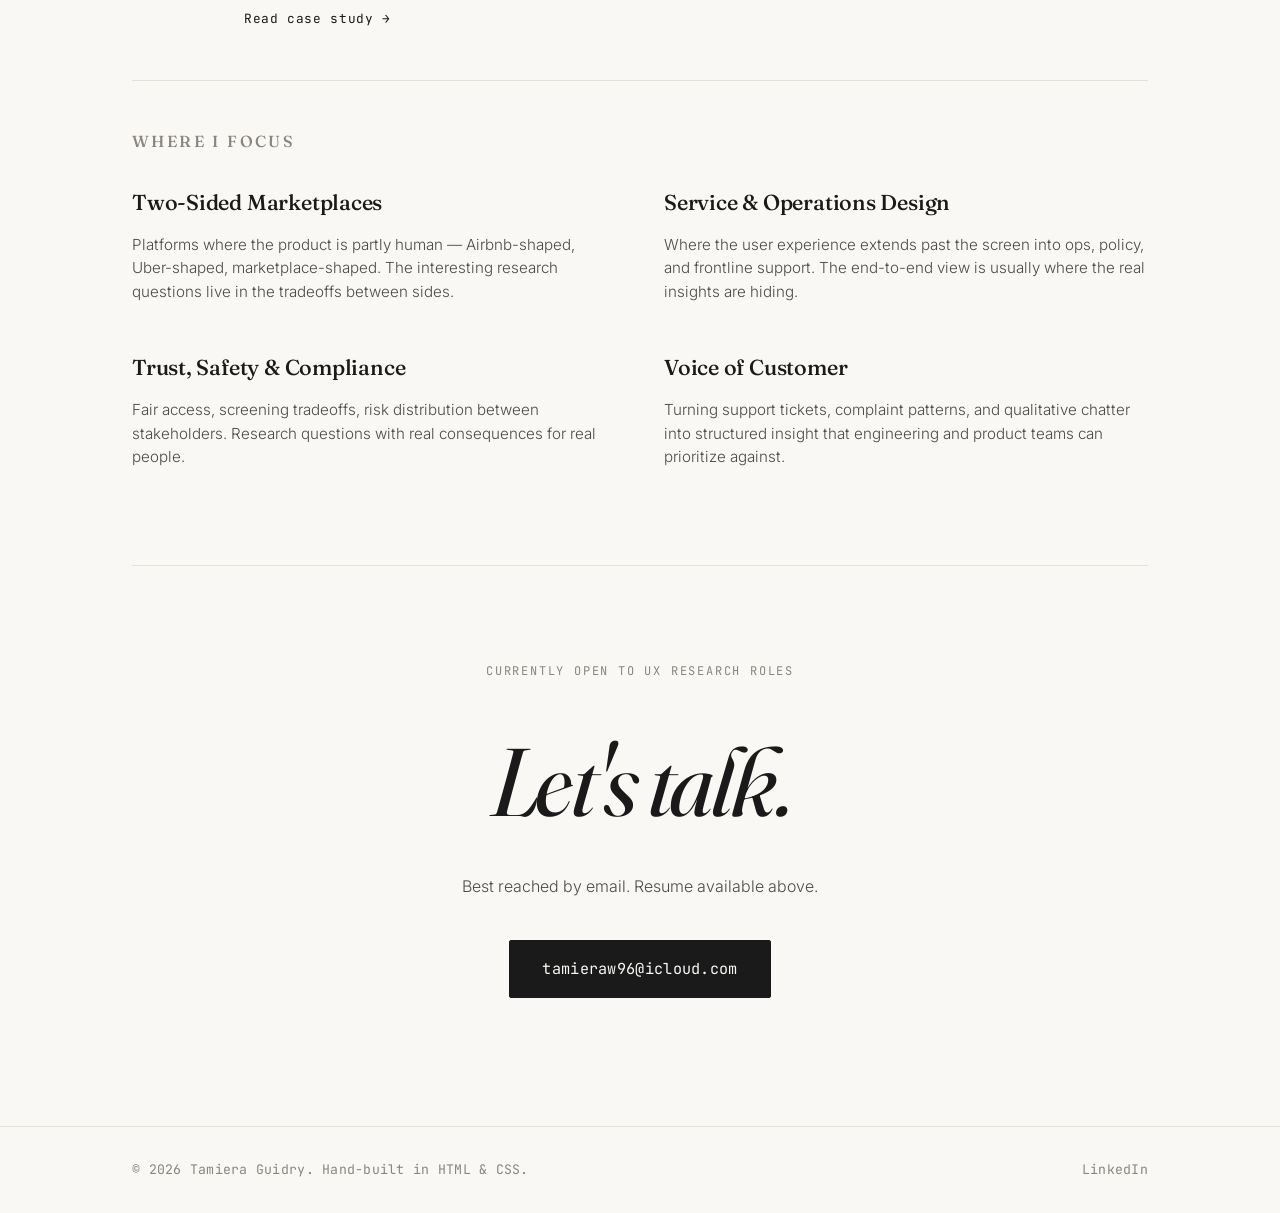
==== commit ada7b4c8: "Update index.html" ====
--- a/index.html
+++ b/index.html
@@ -48,33 +48,37 @@
         <p class="section-note">Case studies from research conducted alongside frontline support work at a shared housing marketplace, including a current collaboration with the product team. All artifacts scrubbed of identifying information.</p>
       </div>
 
-   <!-- 01 WGU PACING ALERT SYSTEM -->
+  <!-- 01 WGU PACING ALERT SYSTEM (Clickable Card) -->
 <article class="case-card">
-  <div class="case-number">01</div>
-  <div class="case-body">
-    <p class="case-tag">UX Research · UI Design · Micro-Interactions</p>
-    <h3 class="case-title">WGU Student Pacing & Nudge Alert System</h3>
-    <p class="case-blurb">Designed micro-interactions and proactive nudge alerts for the WGU student portal to support course pacing. Conducted a remote Maze usability study with 21 participants using Opinion Scale blocks and qualitative feedback to validate alert clarity and motivation.</p>
-    
-    <!-- Embedded Internship Images -->
-    <div style="display: flex; gap: 12px; margin: 15px 0;">
-      <img src="wgu-completion-screen.jpg" alt="WGU Completion Screen" style="width: 48%; border-radius: 6px; border: 1px solid #e0e0e0;" />
-      <img src="wgu-dashboard.jpg" alt="WGU Progress Dashboard" style="width: 48%; border-radius: 6px; border: 1px solid #e0e0e0;" />
+  <a href="case-wgu-pacing.html" class="case-link">
+    <div class="case-number">01</div>
+    <div class="case-body">
+      <p class="case-tag">UX Research · UI Design · Micro-Interactions</p>
+      <h3 class="case-title">WGU Student Pacing & Nudge Alert System</h3>
+      <p class="case-blurb">Designed micro-interactions and proactive nudge alerts for the WGU student portal to support course pacing. Conducted a remote Maze usability study with 21 participants using Opinion Scale blocks and qualitative feedback to validate alert clarity and motivation.</p>
+
+      <!-- Screenshot Previews Inside Card -->
+      <div class="case-images" style="display: flex; gap: 12px; margin: 15px 0;">
+        <img src="wgu-completion-screen.jpg" alt="WGU Completion Screen" style="width: 48%; border-radius: 6px; border: 1px solid #e0e0e0;" />
+        <img src="wgu-dashboard.jpg" alt="WGU Progress Dashboard" style="width: 48%; border-radius: 6px; border: 1px solid #e0e0e0;" />
+      </div>
+
+      <span class="case-cta">Read case study →</span>
     </div>
-
-    <span class="case-cta">Tools: Figma, Maze, HTML/CSS</span>
-  </div>
+  </a>
 </article>
 
-<!-- 02 HUBSPOT PROGRAM -->
+<!-- 02 HUBSPOT PROGRAM (Clickable Card) -->
 <article class="case-card">
-  <div class="case-number">02</div>
-  <div class="case-body">
-    <p class="case-tag">AI Strategy · B2B Growth · CRM</p>
-    <h3 class="case-title">HubSpot AI Foundations & Growth Strategy</h3>
-    <p class="case-blurb">Structured AI-assisted CRM workflows, lead scoring criteria, and deal qualification models for complex technical sales cycles focusing on Aerotech B2B case studies within HubSpot Sales Hub[cite: 1].</p>
-    <span class="case-cta">Tools: HubSpot CRM, Sales Hub, Generative AI[cite: 1]</span>
-  </div>
+  <a href="case-hubspot-ai.html" class="case-link">
+    <div class="case-number">02</div>
+    <div class="case-body">
+      <p class="case-tag">AI Strategy · B2B Growth · CRM</p>
+      <h3 class="case-title">HubSpot AI Foundations & Growth Strategy</h3>
+      <p class="case-blurb">Structured AI-assisted CRM workflows, lead scoring criteria, and deal qualification models for complex technical sales cycles focusing on Aerotech B2B case studies within HubSpot Sales Hub.</p>
+      <span class="case-cta">Read case study →</span>
+    </div>
+  </a>
 </article>
       
       <article class="case-card">
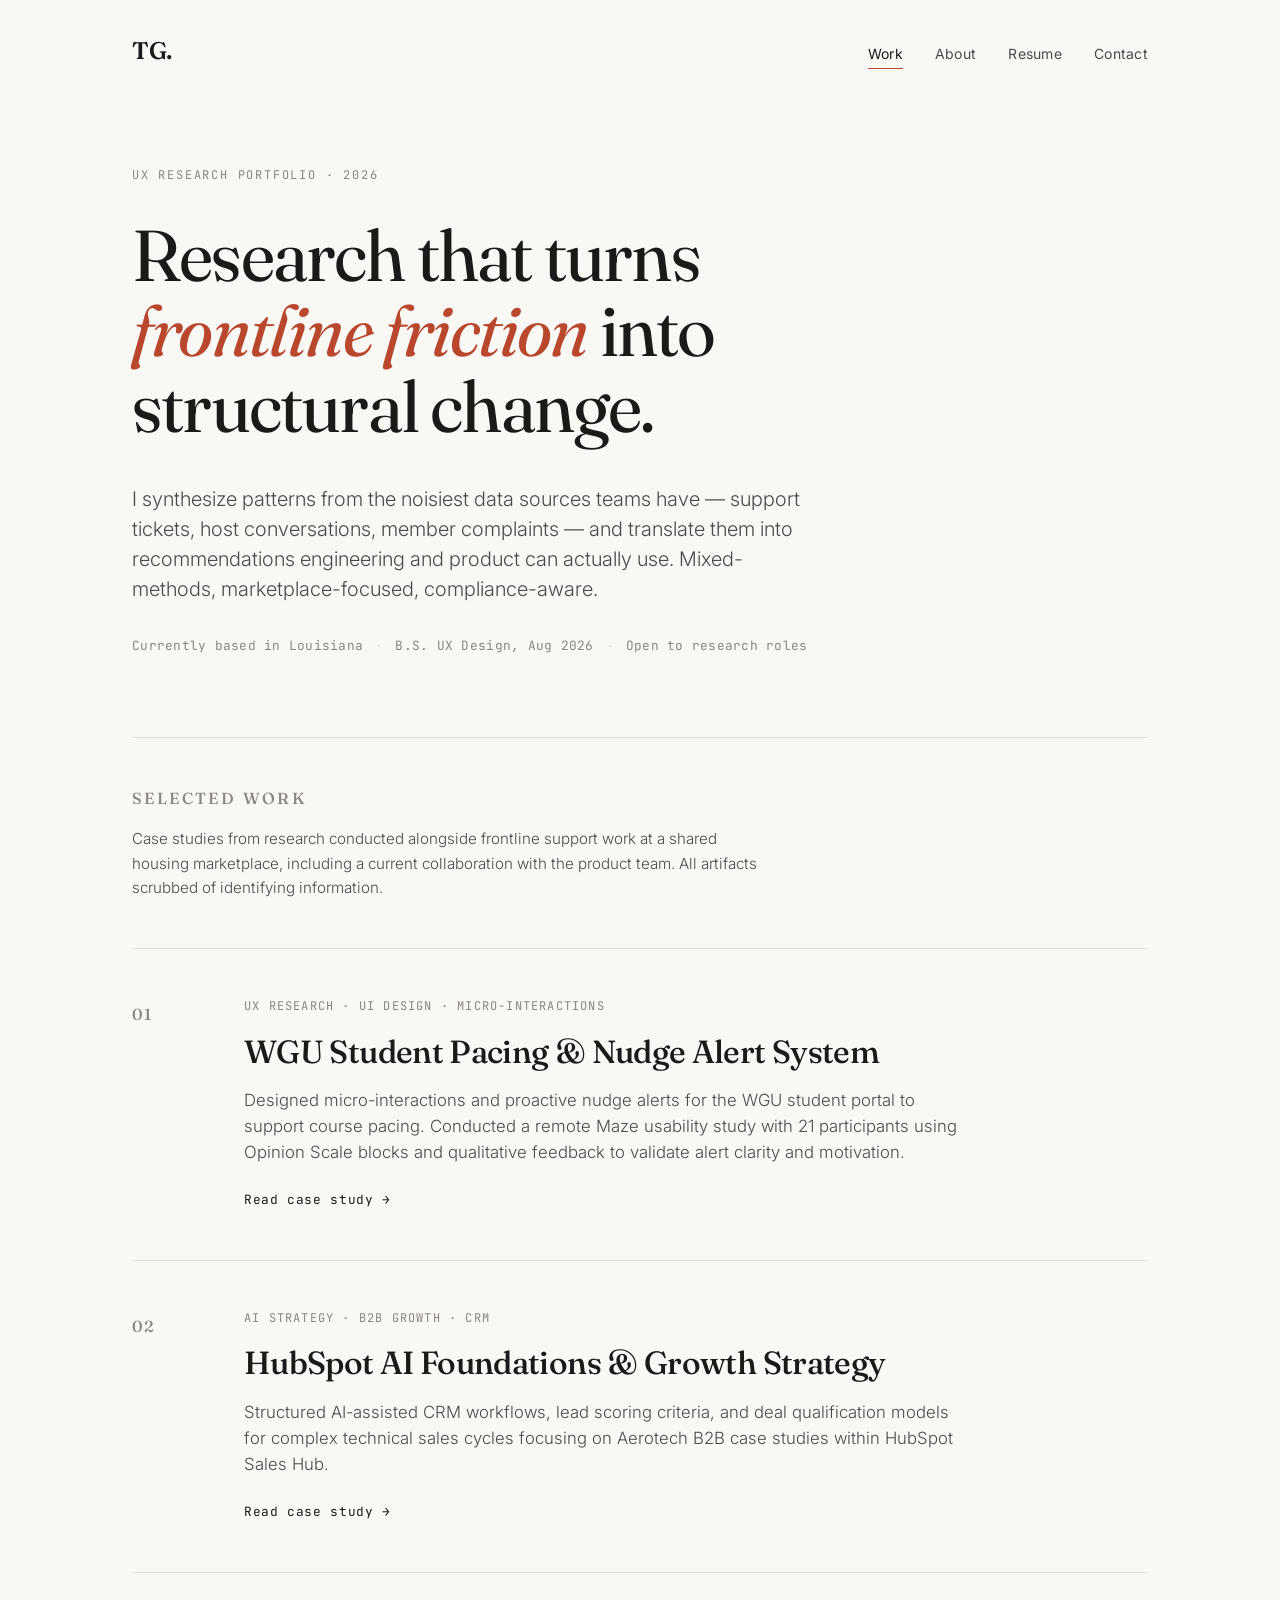
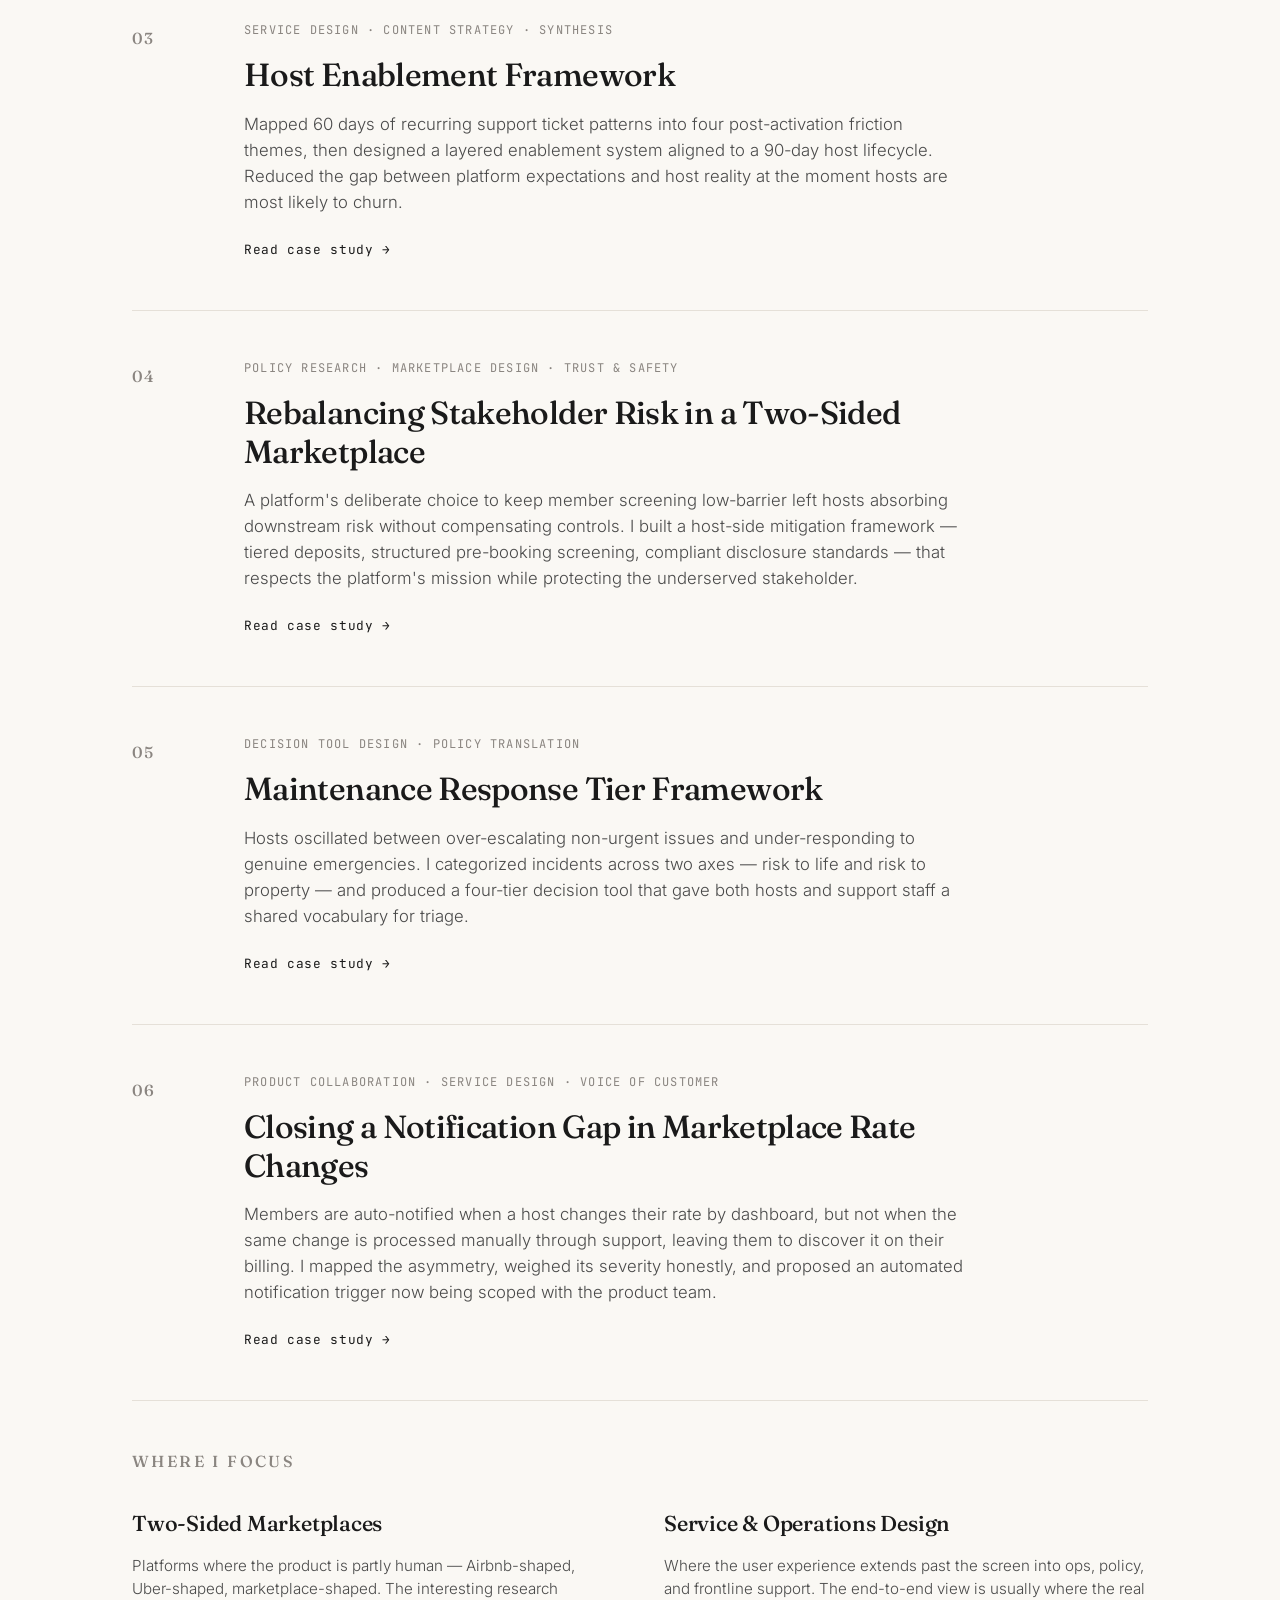
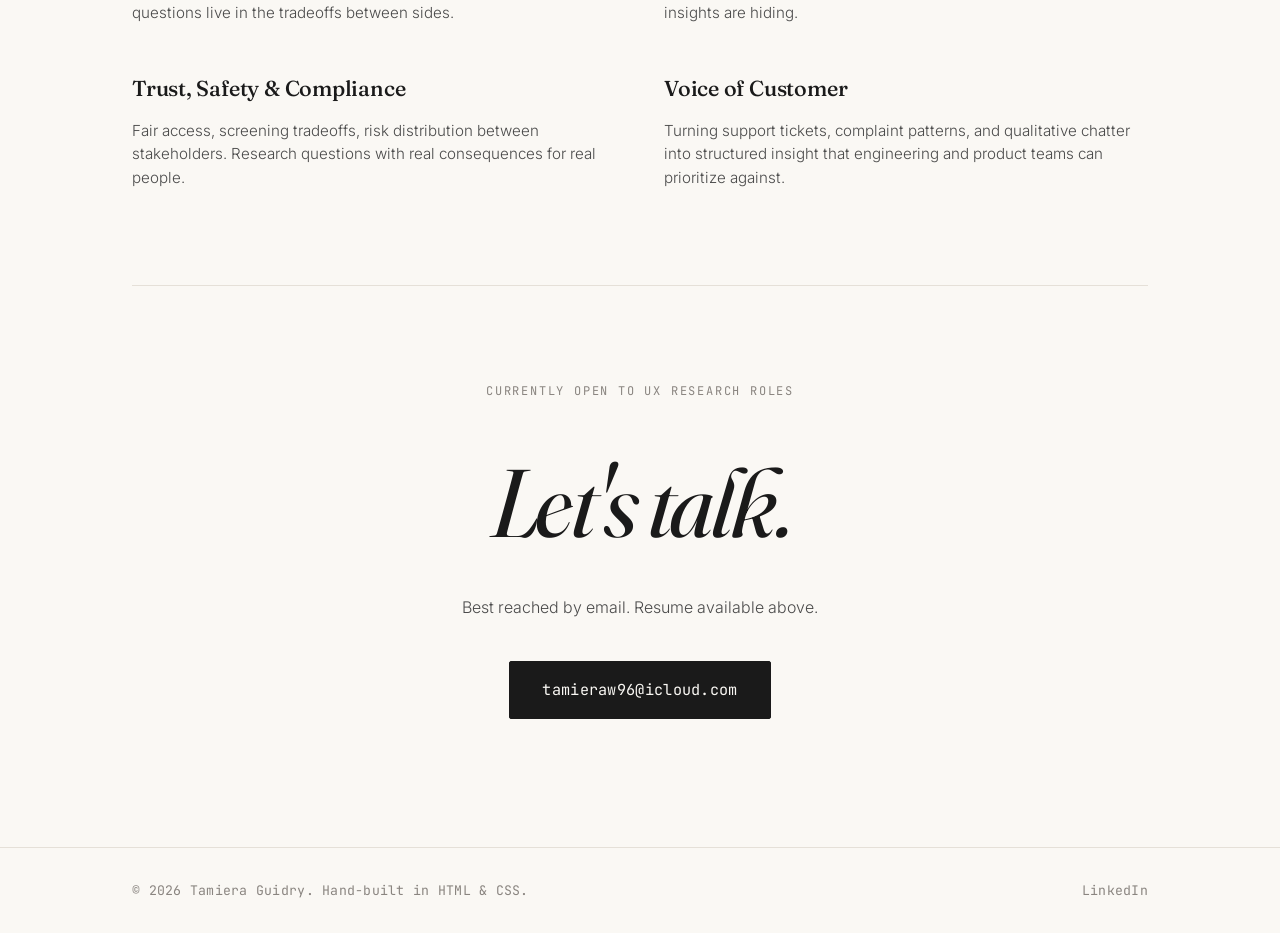
==== commit aa8d8a24: "Update index.html" ====
--- a/index.html
+++ b/index.html
@@ -48,7 +48,7 @@
         <p class="section-note">Case studies from research conducted alongside frontline support work at a shared housing marketplace, including a current collaboration with the product team. All artifacts scrubbed of identifying information.</p>
       </div>
 
-  <!-- 01 WGU PACING ALERT SYSTEM (Clickable Card) -->
+  <!-- 01 WGU INTERNSHIP -->
 <article class="case-card">
   <a href="case-wgu-pacing.html" class="case-link">
     <div class="case-number">01</div>
@@ -56,19 +56,12 @@
       <p class="case-tag">UX Research · UI Design · Micro-Interactions</p>
       <h3 class="case-title">WGU Student Pacing & Nudge Alert System</h3>
       <p class="case-blurb">Designed micro-interactions and proactive nudge alerts for the WGU student portal to support course pacing. Conducted a remote Maze usability study with 21 participants using Opinion Scale blocks and qualitative feedback to validate alert clarity and motivation.</p>
-
-      <!-- Screenshot Previews Inside Card -->
-      <div class="case-images" style="display: flex; gap: 12px; margin: 15px 0;">
-        <img src="wgu-completion-screen.jpg" alt="WGU Completion Screen" style="width: 48%; border-radius: 6px; border: 1px solid #e0e0e0;" />
-        <img src="wgu-dashboard.jpg" alt="WGU Progress Dashboard" style="width: 48%; border-radius: 6px; border: 1px solid #e0e0e0;" />
-      </div>
-
       <span class="case-cta">Read case study →</span>
     </div>
   </a>
 </article>
 
-<!-- 02 HUBSPOT PROGRAM (Clickable Card) -->
+<!-- 02 HUBSPOT PROGRAM -->
 <article class="case-card">
   <a href="case-hubspot-ai.html" class="case-link">
     <div class="case-number">02</div>
